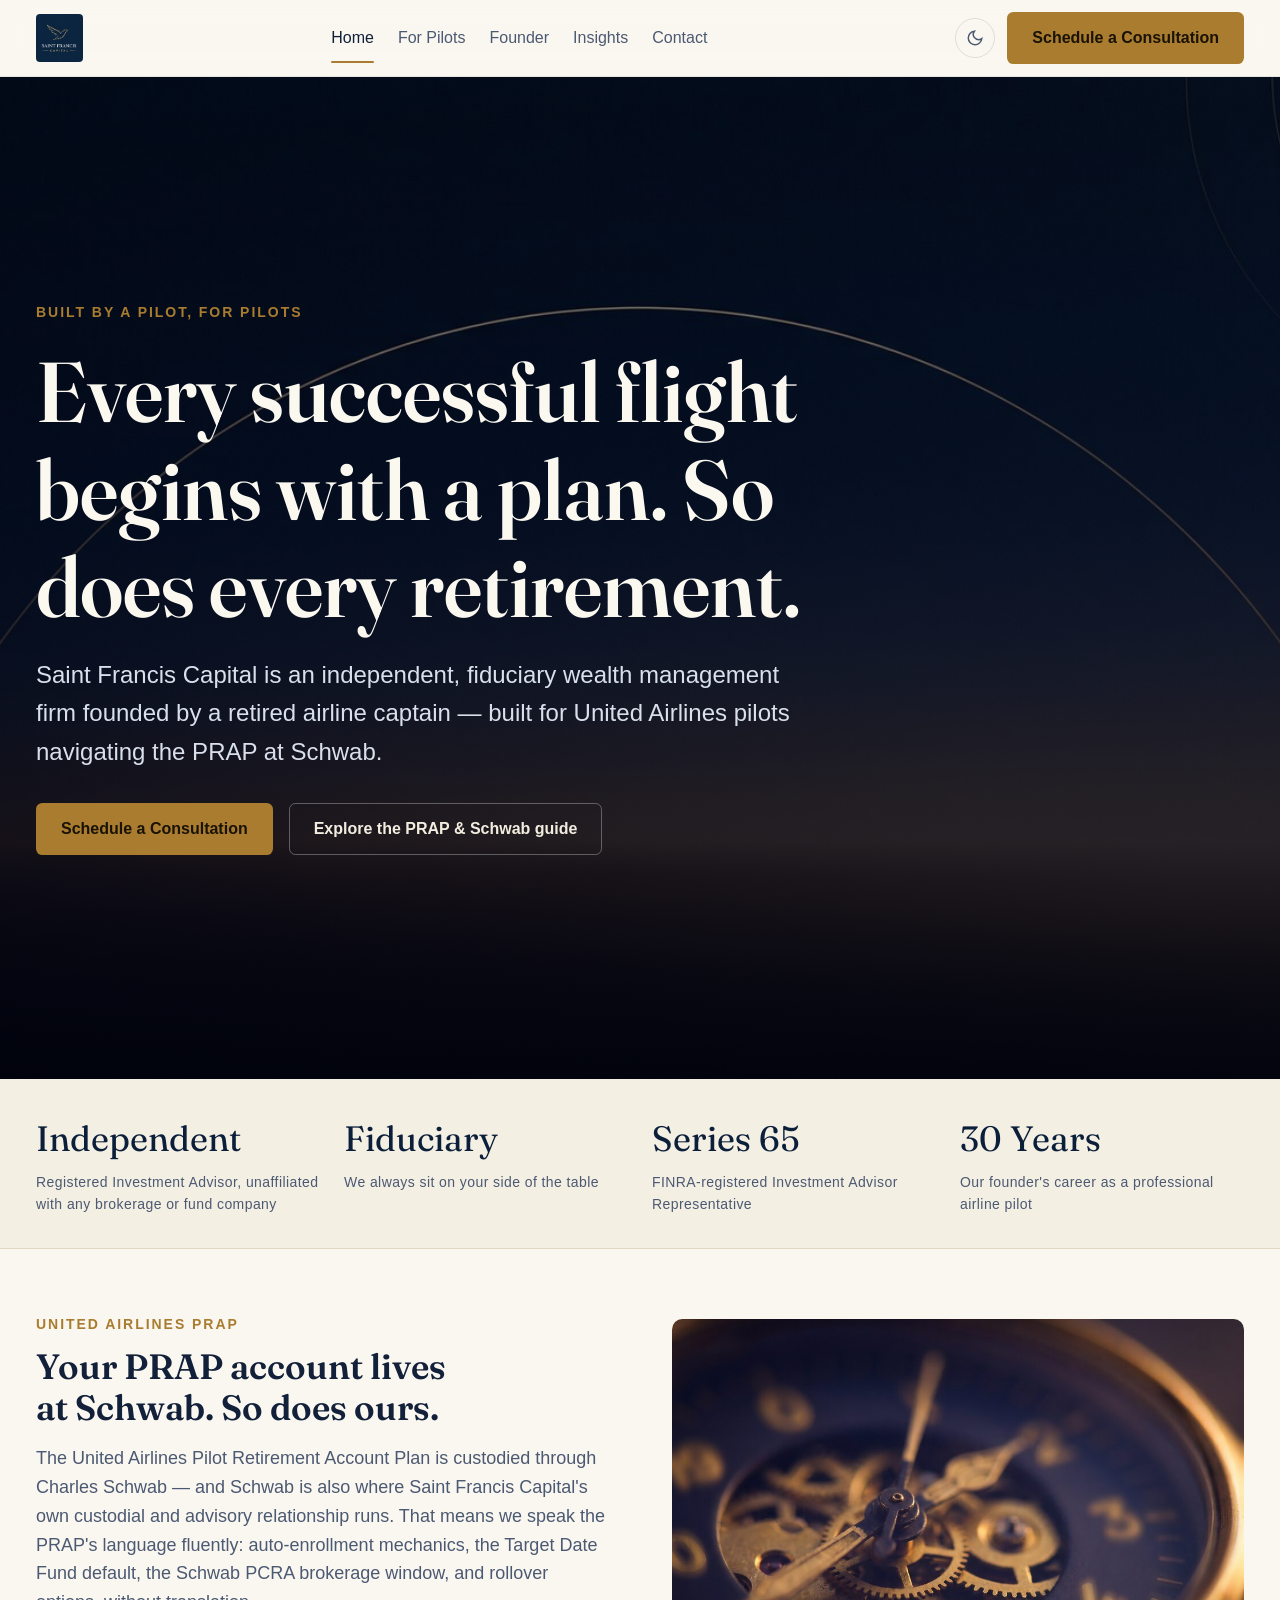
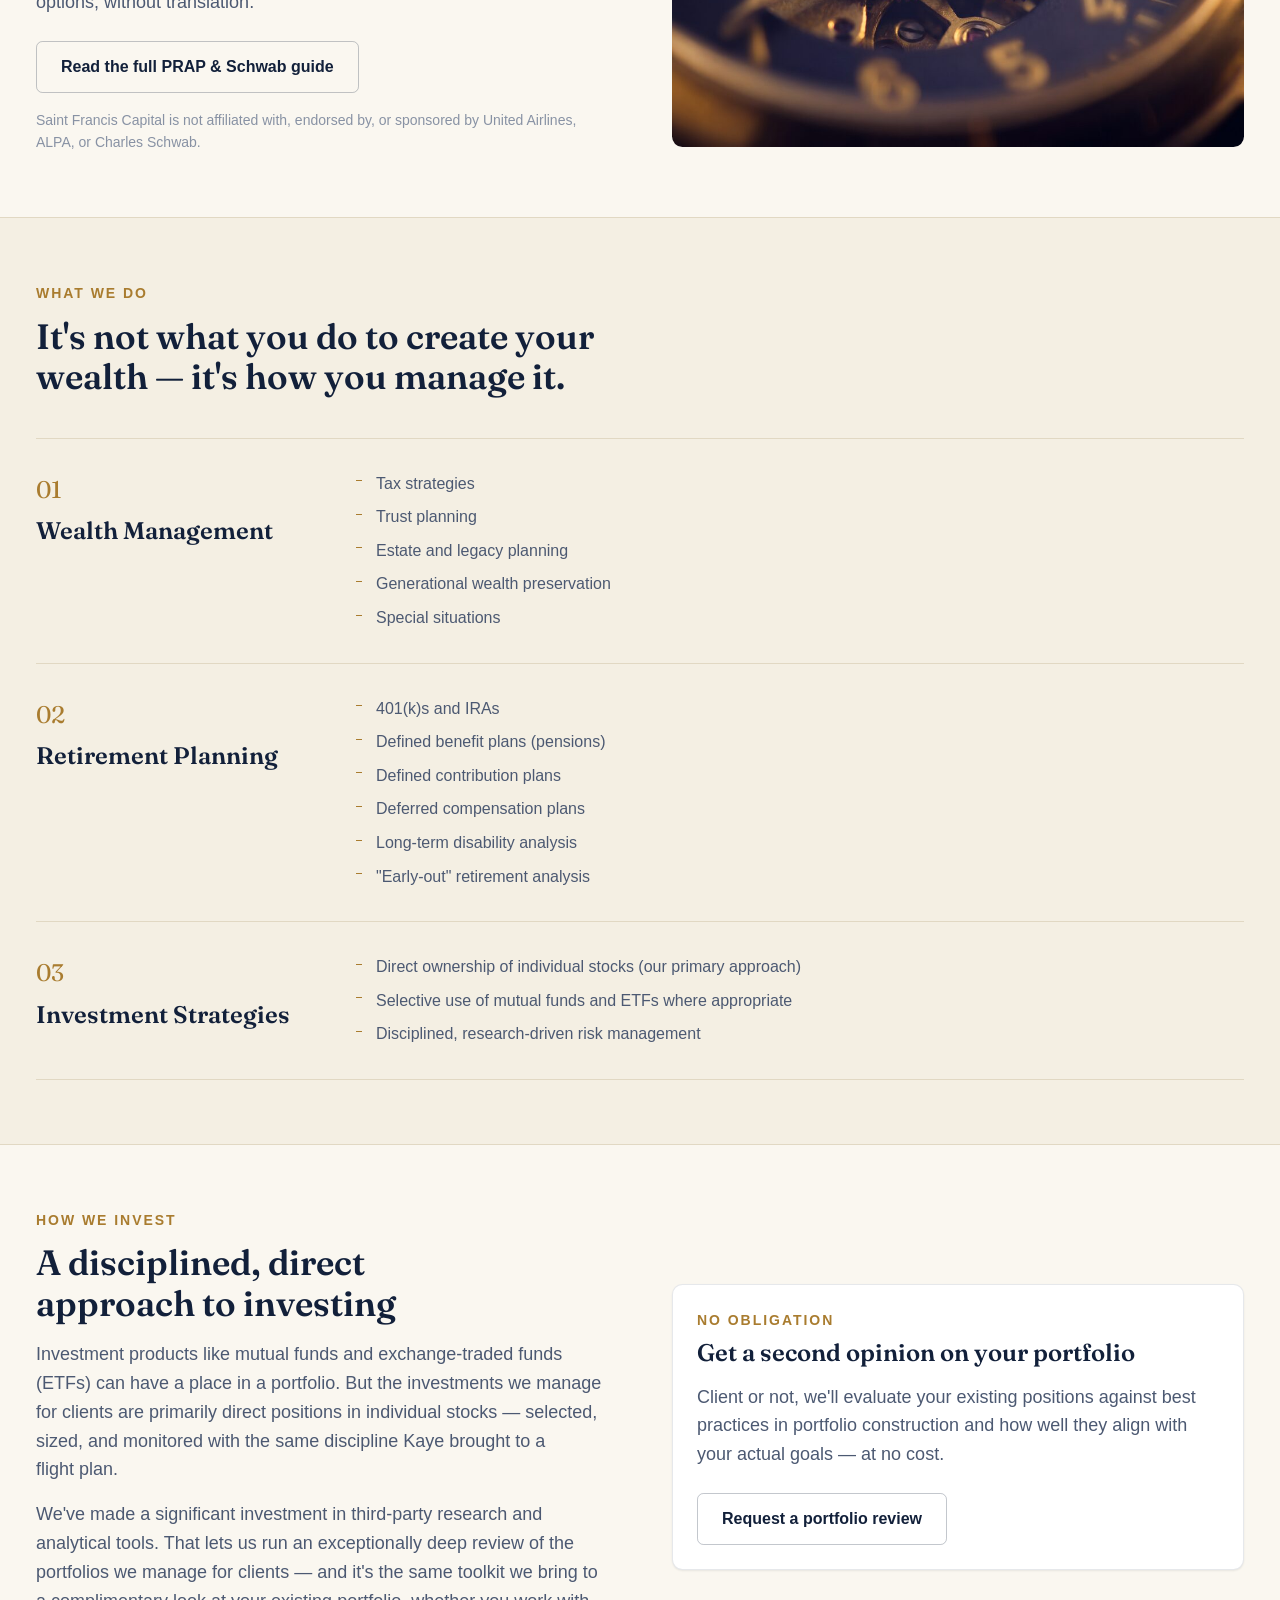
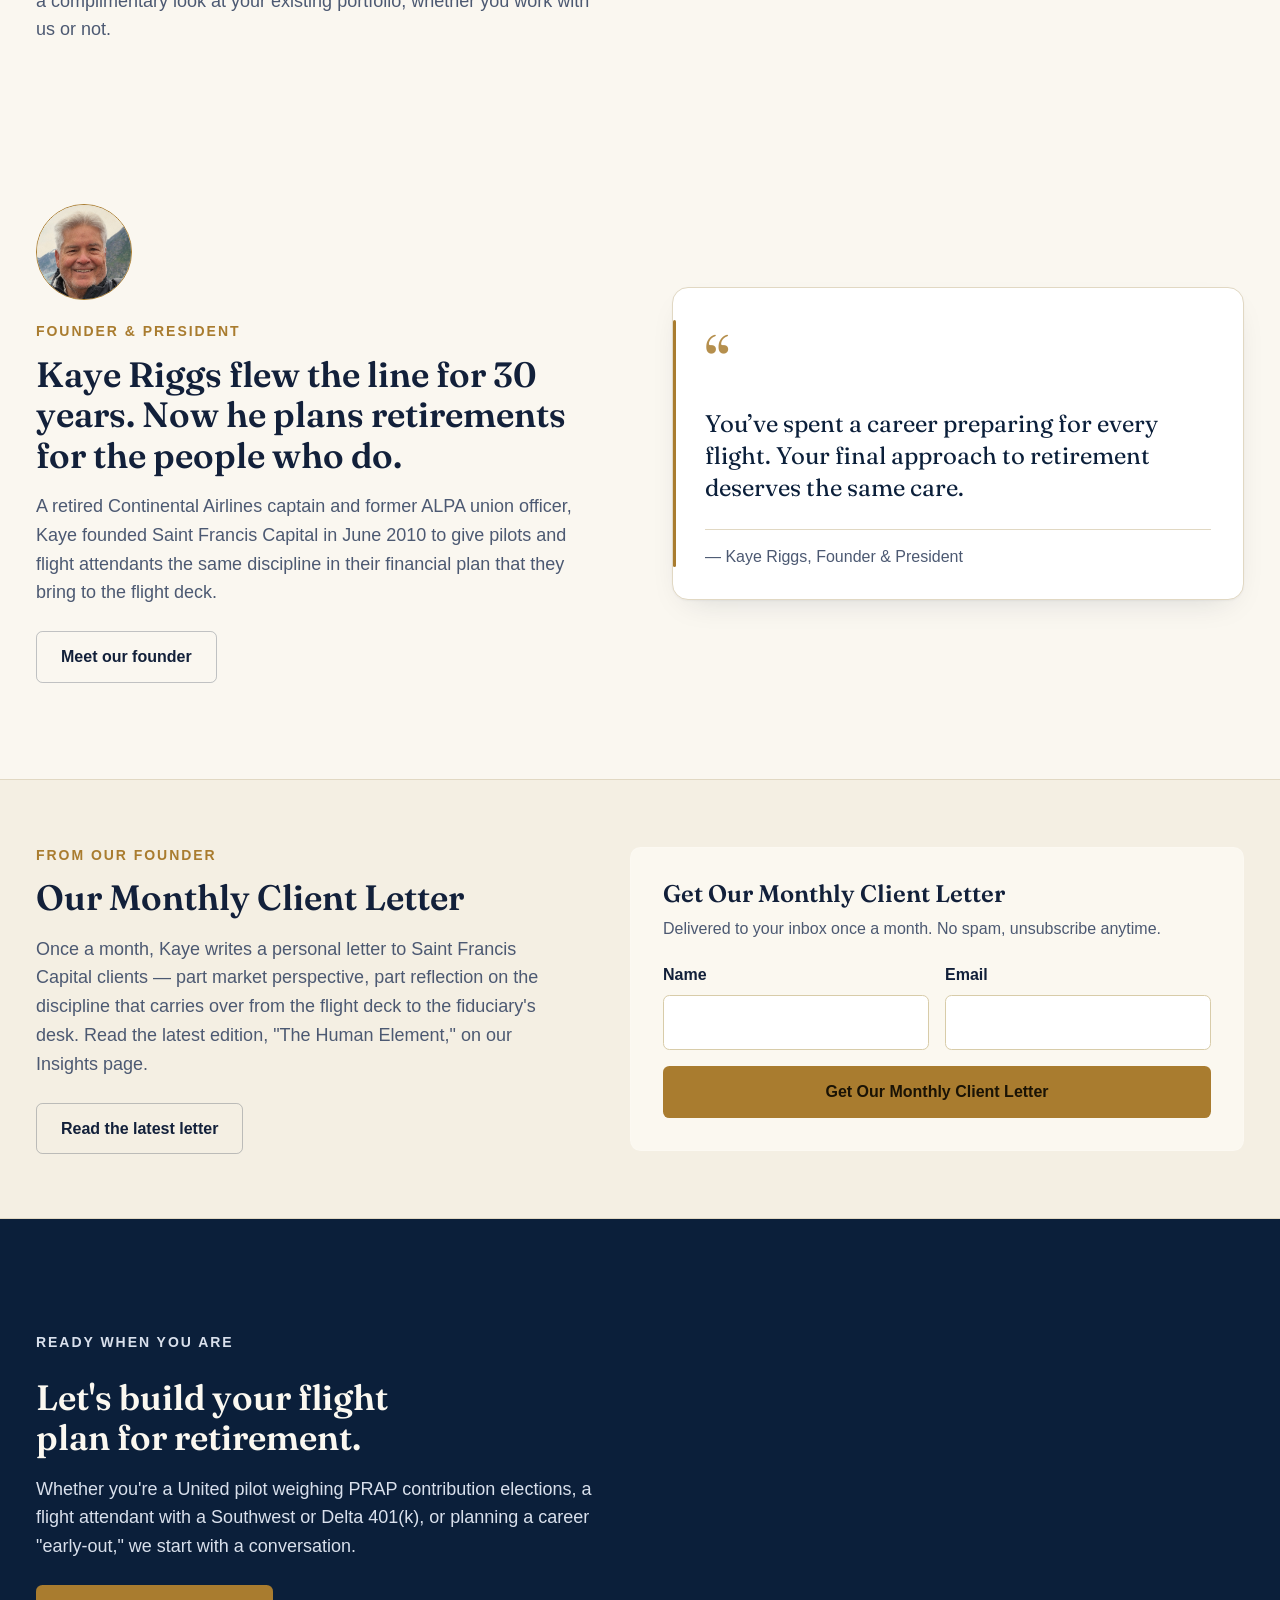
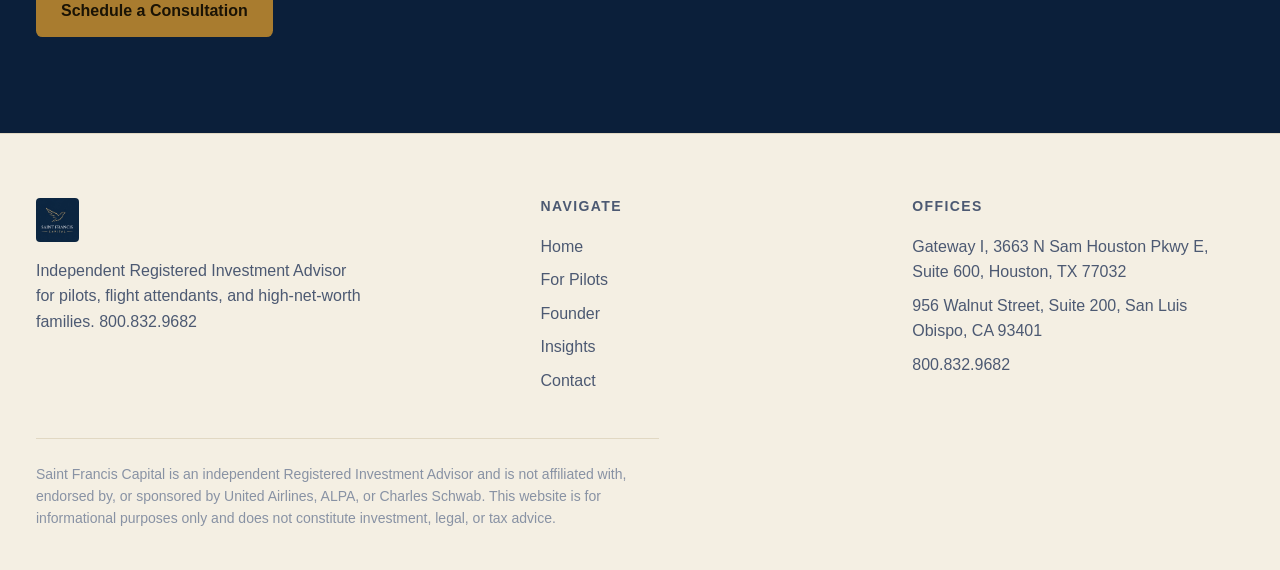
==== index.html @ 9878b91a "Swap inline SVG wordmark for provided placeholder logo image in header and footer" ====
<!DOCTYPE html>
<html lang="en">
<head>
<meta charset="UTF-8">
<meta name="viewport" content="width=device-width, initial-scale=1.0">
<title>Saint Francis Capital — Wealth Management Built by a Pilot, for Pilots</title>
<meta name="description" content="Independent RIA wealth management for United, Southwest, Delta, and Spirit pilots and flight attendants. Founded by a retired airline captain. Fiduciary, fee-based, and fluent in airline retirement plans across Schwab and Fidelity.">
<meta property="og:title" content="Saint Francis Capital — Wealth Management">
<meta property="og:description" content="Independent fiduciary wealth management built by a retired airline captain, for pilots and flight attendants.">
<meta property="og:type" content="website">
<link rel="icon" type="image/svg+xml" href="./assets/favicon.svg">
<link rel="preconnect" href="https://fonts.googleapis.com">
<link rel="preconnect" href="https://fonts.gstatic.com" crossorigin>
<link href="https://fonts.googleapis.com/css2?family=Fraunces:opsz,wght@9..144,400;9..144,500;9..144,600;9..144,700&display=swap" rel="stylesheet">
<link href="https://api.fontshare.com/v2/css?f[]=general-sans@400,500,600,700&display=swap" rel="stylesheet">
<link rel="stylesheet" href="./base.css">
<link rel="stylesheet" href="./style.css">
</head>
<body>
<a href="#main" class="skip-link">Skip to content</a>

<header class="site-header">
  <div class="nav-wrap">
    <a href="./index.html" class="brand" aria-label="Saint Francis Capital — Home">
      <img src="./assets/logo-placeholder.jpg" alt="Saint Francis Capital" class="brand-logo">
    </a>
    <nav class="main-nav" aria-label="Primary">
      <a href="./index.html" aria-current="page">Home</a>
      <a href="./pages/for-pilots.html">For Pilots</a>
      <a href="./pages/about.html">Founder</a>
      <a href="./pages/insights.html">Insights</a>
      <a href="./pages/contact.html">Contact</a>
    </nav>
    <div class="nav-actions">
      <button class="theme-toggle" data-theme-toggle type="button" aria-label="Toggle dark mode"></button>
      <a href="./pages/contact.html" class="btn btn-primary nav-cta">Schedule a Consultation</a>
      <button class="hamburger" data-hamburger type="button" aria-label="Open menu" aria-expanded="false">
        <svg viewBox="0 0 24 24" fill="none" stroke="currentColor" stroke-width="2"><path d="M3 6h18M3 12h18M3 18h18"/></svg>
      </button>
    </div>
  </div>
</header>
<div class="mobile-menu" data-mobile-menu>
    <a href="./index.html">Home</a>
    <a href="./pages/for-pilots.html">For Pilots</a>
    <a href="./pages/about.html">Founder</a>
    <a href="./pages/insights.html">Insights</a>
    <a href="./pages/contact.html">Contact</a>
    <a href="./pages/contact.html" class="btn btn-primary nav-cta">Schedule a Consultation</a>
  </div>


<main id="main">

  <!-- HERO -->
  <section class="hero">
    <div class="hero-media">
      <img src="./assets/hero-horizon.jpg" alt="" loading="eager" decoding="async" width="1600" height="900">
    </div>
    <div class="hero-content">
      <p class="eyebrow">Built by a pilot, for pilots</p>
      <h1>Every successful flight begins with a plan. So does every retirement.</h1>
      <p class="hero-lede">Saint Francis Capital is an independent, fiduciary wealth management firm founded by a retired airline captain — built for United Airlines pilots navigating the PRAP at Schwab.</p>
      <div class="hero-actions">
        <a href="./pages/contact.html" class="btn btn-primary">Schedule a Consultation</a>
        <a href="./pages/for-pilots.html" class="btn btn-outline" style="color:#f3ede0;border-color:oklch(1 0 0 / 0.3);">Explore the PRAP & Schwab guide</a>
      </div>
    </div>
  </section>

  <!-- TRUST BAR -->
  <section class="trust-bar section-tight">
    <div class="container-wide">
      <div class="trust-grid">
        <div class="trust-item reveal">
          <span class="num">Independent</span>
          <span class="label">Registered Investment Advisor, unaffiliated with any brokerage or fund company</span>
        </div>
        <div class="trust-item reveal">
          <span class="num">Fiduciary</span>
          <span class="label">We always sit on your side of the table</span>
        </div>
        <div class="trust-item reveal">
          <span class="num">Series 65</span>
          <span class="label">FINRA-registered Investment Advisor Representative</span>
        </div>
        <div class="trust-item reveal">
          <span class="num">30 Years</span>
          <span class="label">Our founder's career as a professional airline pilot</span>
        </div>
      </div>
    </div>
  </section>

  <!-- PRAP CALLOUT -->
  <section class="section-tight">
    <div class="container-wide split">
      <div class="reveal">
        <p class="eyebrow">United Airlines PRAP</p>
        <h2 style="font-size:var(--text-xl); margin-top:var(--space-3);">Your PRAP account lives at Schwab. So does ours.</h2>
        <p class="mt-4 text-muted">The United Airlines Pilot Retirement Account Plan is custodied through Charles Schwab — and Schwab is also where Saint Francis Capital's own custodial and advisory relationship runs. That means we speak the PRAP's language fluently: auto-enrollment mechanics, the Target Date Fund default, the Schwab PCRA brokerage window, and rollover options, without translation.</p>
        <a href="./pages/for-pilots.html" class="btn btn-outline mt-6">Read the full PRAP & Schwab guide</a>
        <p class="mt-4" style="font-size:var(--text-xs); color:var(--color-text-faint);">Saint Francis Capital is not affiliated with, endorsed by, or sponsored by United Airlines, ALPA, or Charles Schwab.</p>
      </div>
      <div class="reveal">
        <img src="./assets/instrument-dial.jpg" alt="Close-up of a brass aircraft instrument dial, evoking precision and careful attention to detail" loading="lazy" decoding="async" width="1000" height="750" style="border-radius:var(--radius-lg);">
      </div>
    </div>
  </section>

  <!-- SERVICES OVERVIEW -->
  <section class="section-tight" style="background:var(--color-surface-2); border-top:1px solid var(--color-divider); border-bottom:1px solid var(--color-divider);">
    <div class="container-wide">
      <div class="section-head wide reveal">
        <p class="eyebrow">What we do</p>
        <h2>It's not what you do to create your wealth — it's how you manage it.</h2>
      </div>

      <div class="service-row reveal">
        <div>
          <span class="num">01</span>
          <h3>Wealth Management</h3>
        </div>
        <ul role="list">
          <li>Tax strategies</li>
          <li>Trust planning</li>
          <li>Estate and legacy planning</li>
          <li>Generational wealth preservation</li>
          <li>Special situations</li>
        </ul>
      </div>

      <div class="service-row reveal">
        <div>
          <span class="num">02</span>
          <h3>Retirement Planning</h3>
        </div>
        <ul role="list">
          <li>401(k)s and IRAs</li>
          <li>Defined benefit plans (pensions)</li>
          <li>Defined contribution plans</li>
          <li>Deferred compensation plans</li>
          <li>Long-term disability analysis</li>
          <li>"Early-out" retirement analysis</li>
        </ul>
      </div>

      <div class="service-row reveal">
        <div>
          <span class="num">03</span>
          <h3>Investment Strategies</h3>
        </div>
        <ul role="list">
          <li>Direct ownership of individual stocks (our primary approach)</li>
          <li>Selective use of mutual funds and ETFs where appropriate</li>
          <li>Disciplined, research-driven risk management</li>
        </ul>
      </div>
    </div>
  </section>

  <!-- INVESTMENT APPROACH -->
  <section class="section-tight">
    <div class="container-wide split">
      <div class="reveal">
        <p class="eyebrow">How we invest</p>
        <h2 style="font-size:var(--text-xl); margin-top:var(--space-3);">A disciplined, direct approach to investing</h2>
        <p class="mt-4 text-muted">Investment products like mutual funds and exchange-traded funds (ETFs) can have a place in a portfolio. But the investments we manage for clients are primarily direct positions in individual stocks — selected, sized, and monitored with the same discipline Kaye brought to a flight plan.</p>
        <p class="mt-4 text-muted">We've made a significant investment in third-party research and analytical tools. That lets us run an exceptionally deep review of the portfolios we manage for clients — and it's the same toolkit we bring to a complimentary look at your existing portfolio, whether you work with us or not.</p>
      </div>
      <div class="card reveal">
        <p class="eyebrow" style="color:var(--color-gold);">No obligation</p>
        <h3 style="font-family:var(--font-display); font-size:var(--text-lg); margin-block:var(--space-2) var(--space-4); color:var(--color-text);">Get a second opinion on your portfolio</h3>
        <p class="text-muted">Client or not, we'll evaluate your existing positions against best practices in portfolio construction and how well they align with your actual goals — at no cost.</p>
        <a href="./pages/contact.html" class="btn btn-outline mt-6">Request a portfolio review</a>
      </div>
    </div>
  </section>

  <!-- FOUNDER TEASER -->
  <section>
    <div class="container-wide founder-teaser">
      <div class="reveal">
        <img class="monogram-photo" src="./assets/kaye-founder.jpg" alt="Kaye Riggs, Founder &amp; President of Saint Francis Capital, in Alaska" width="96" height="96">
        <p class="eyebrow">Founder &amp; President</p>
        <h2 style="font-size:var(--text-xl); margin-top:var(--space-3);">Kaye Riggs flew the line for 30 years. Now he plans retirements for the people who do.</h2>
        <p class="mt-4 text-muted">A retired Continental Airlines captain and former ALPA union officer, Kaye founded Saint Francis Capital in June 2010 to give pilots and flight attendants the same discipline in their financial plan that they bring to the flight deck.</p>
        <a href="./pages/about.html" class="btn btn-outline mt-6">Meet our founder</a>
      </div>
      <div class="reveal">
        <blockquote class="pull-quote pull-quote-card">
          <span class="quote-mark" aria-hidden="true">&#8220;</span>
          <p>You’ve spent a career preparing for every flight. Your final approach to retirement deserves the same care.</p>
          <cite>— Kaye Riggs, Founder &amp; President</cite>
        </blockquote>
      </div>
    </div>
  </section>

  <!-- MONTHLY LETTER TEASER -->
  <section class="section-tight" style="background:var(--color-surface-2); border-top:1px solid var(--color-divider); border-bottom:1px solid var(--color-divider);">
    <div class="container-wide split">
      <div class="reveal">
        <p class="eyebrow">From our founder</p>
        <h2 style="font-size:var(--text-xl); margin-top:var(--space-3);">Our Monthly Client Letter</h2>
        <p class="mt-4 text-muted">Once a month, Kaye writes a personal letter to Saint Francis Capital clients — part market perspective, part reflection on the discipline that carries over from the flight deck to the fiduciary's desk. Read the latest edition, "The Human Element," on our Insights page.</p>
        <a href="./pages/insights.html" class="btn btn-outline mt-6">Read the latest letter</a>
      </div>
      <div class="reveal">
        <!-- Static UI only — no backend wired yet. Requires email service integration before this can go live. -->
        <form class="letter-signup" data-newsletter-form aria-label="Subscribe to Our Monthly Client Letter">
          <h3>Get Our Monthly Client Letter</h3>
          <p>Delivered to your inbox once a month. No spam, unsubscribe anytime.</p>
          <div class="form-row two">
            <div class="form-field">
              <label for="home-letter-name">Name</label>
              <input type="text" id="home-letter-name" name="name" autocomplete="name" required>
            </div>
            <div class="form-field">
              <label for="home-letter-email">Email</label>
              <input type="email" id="home-letter-email" name="email" autocomplete="email" required>
            </div>
          </div>
          <button type="submit" class="btn btn-primary">Get Our Monthly Client Letter</button>
          <p class="letter-signup-note" data-form-status hidden></p>
        </form>
      </div>
    </div>
  </section>

  <!-- CTA BAND -->
  <section class="cta-band">
    <div class="container-wide">
      <p class="eyebrow reveal">Ready when you are</p>
      <h2 class="reveal">Let's build your flight plan for retirement.</h2>
      <p class="reveal">Whether you're a United pilot weighing PRAP contribution elections, a flight attendant with a Southwest or Delta 401(k), or planning a career "early-out," we start with a conversation.</p>
      <a href="./pages/contact.html" class="btn btn-primary reveal">Schedule a Consultation</a>
    </div>
  </section>

</main>

<footer class="site-footer">
  <div class="container-wide">
    <div class="footer-grid">
      <div class="footer-brand">
        <img src="./assets/logo-placeholder.jpg" alt="Saint Francis Capital" class="brand-logo">
        <p>Independent Registered Investment Advisor for pilots, flight attendants, and high-net-worth families. 800.832.9682</p>
      </div>
      <div>
        <h4>Navigate</h4>
        <a href="./index.html">Home</a>
        <a href="./pages/for-pilots.html">For Pilots</a>
        <a href="./pages/about.html">Founder</a>
        <a href="./pages/insights.html">Insights</a>
        <a href="./pages/contact.html">Contact</a>
      </div>
      <div>
        <h4>Offices</h4>
        <a href="./pages/contact.html">Gateway I, 3663 N Sam Houston Pkwy E, Suite 600, Houston, TX 77032</a>
        <a href="./pages/contact.html">956 Walnut Street, Suite 200, San Luis Obispo, CA 93401</a>
        <a href="tel:8008329682">800.832.9682</a>
      </div>
    </div>
    <p class="footer-disclosure">Saint Francis Capital is an independent Registered Investment Advisor and is not affiliated with, endorsed by, or sponsored by United Airlines, ALPA, or Charles Schwab. This website is for informational purposes only and does not constitute investment, legal, or tax advice.</p>
  </div>
</footer>

<script src="./app.js" defer></script>
</body>
</html>
---- base.css ----
/* base.css — reset & foundational elements (per website-building design tokens) */
*,
*::before,
*::after {
  box-sizing: border-box;
  margin: 0;
  padding: 0;
}

html {
  -moz-text-size-adjust: none;
  -webkit-text-size-adjust: none;
  text-size-adjust: none;
  -webkit-font-smoothing: antialiased;
  -moz-osx-font-smoothing: grayscale;
  text-rendering: optimizeLegibility;
  scroll-behavior: smooth;
  hanging-punctuation: first last;
  scroll-padding-top: var(--space-16);
}

body {
  min-height: 100dvh;
  line-height: 1.6;
  font-family: var(--font-body, sans-serif);
  font-size: var(--text-base);
  color: var(--color-text);
  background-color: var(--color-bg);
}

img,
picture,
video,
canvas,
svg {
  display: block;
  max-width: 100%;
  height: auto;
}
ul[role='list'],
ol[role='list'] {
  list-style: none;
}
input,
button,
textarea,
select {
  font: inherit;
  color: inherit;
}

h1,
h2,
h3,
h4,
h5,
h6 {
  text-wrap: balance;
  line-height: 1.15;
}
p,
li,
figcaption {
  text-wrap: pretty;
  max-width: 72ch;
}

::selection {
  background: oklch(from var(--color-primary) l c h / 0.25);
  color: var(--color-text);
}

:focus-visible {
  outline: 2px solid var(--color-gold);
  outline-offset: 3px;
  border-radius: var(--radius-sm);
}

@media (prefers-reduced-motion: reduce) {
  *,
  *::before,
  *::after {
    animation-duration: 0.01ms !important;
    animation-iteration-count: 1 !important;
    transition-duration: 0.01ms !important;
    scroll-behavior: auto !important;
  }
}

button {
  cursor: pointer;
  background: none;
  border: none;
}
table {
  border-collapse: collapse;
  width: 100%;
}

a,
button,
[role='button'],
[role='link'],
input,
textarea,
select {
  transition:
    color var(--transition-interactive),
    background var(--transition-interactive),
    border-color var(--transition-interactive),
    box-shadow var(--transition-interactive);
}

.sr-only {
  position: absolute;
  width: 1px;
  height: 1px;
  padding: 0;
  margin: -1px;
  overflow: hidden;
  clip: rect(0, 0, 0, 0);
  white-space: nowrap;
  border-width: 0;
}
---- style.css ----
/* style.css — Saint Francis Capital design system + components
   Concept: aviation precision meets wealth-management trust.
   Navy (altitude / sky / trust) + brass-gold (captain's stripes / instrument dials) + warm cream surfaces. */

:root {
  /* ---- Type scale (fluid clamp) ---- */
  --text-xs: clamp(0.75rem, 0.7rem + 0.25vw, 0.875rem);
  --text-sm: clamp(0.875rem, 0.8rem + 0.35vw, 1rem);
  --text-base: clamp(1rem, 0.95rem + 0.25vw, 1.125rem);
  --text-lg: clamp(1.125rem, 1rem + 0.75vw, 1.5rem);
  --text-xl: clamp(1.5rem, 1.2rem + 1.25vw, 2.25rem);
  --text-2xl: clamp(2rem, 1.2rem + 2.5vw, 3.5rem);
  --text-3xl: clamp(2.5rem, 1rem + 4vw, 5rem);
  --text-hero: clamp(2.75rem, 0.5rem + 6vw, 6.5rem);

  /* ---- Spacing (4px system) ---- */
  --space-1: 0.25rem;
  --space-2: 0.5rem;
  --space-3: 0.75rem;
  --space-4: 1rem;
  --space-5: 1.25rem;
  --space-6: 1.5rem;
  --space-8: 2rem;
  --space-10: 2.5rem;
  --space-12: 3rem;
  --space-16: 4rem;
  --space-20: 5rem;
  --space-24: 6rem;
  --space-32: 8rem;

  /* ---- Radius ---- */
  --radius-sm: 0.25rem;
  --radius-md: 0.4rem;
  --radius-lg: 0.65rem;
  --radius-xl: 1rem;
  --radius-full: 9999px;

  /* ---- Motion ---- */
  --transition-interactive: 180ms cubic-bezier(0.16, 1, 0.3, 1);
  --ease-precise: cubic-bezier(0.16, 1, 0.3, 1);

  /* ---- Content widths ---- */
  --content-narrow: 640px;
  --content-default: 980px;
  --content-wide: 1240px;
  --content-full: 100%;

  /* ---- Fonts ---- */
  --font-display: 'Fraunces', 'Iowan Old Style', Georgia, serif;
  --font-body: 'General Sans', 'Helvetica Neue', Arial, sans-serif;
}

/* ===================== LIGHT MODE (default) ===================== */
:root,
[data-theme='light'] {
  /* Surfaces — warm cream / off-white */
  --color-bg: #faf7f0;
  --color-surface: #ffffff;
  --color-surface-2: #f4efe3;
  --color-surface-offset: #eee7d6;
  --color-surface-offset-2: #e7dec7;
  --color-surface-dynamic: #ded2ae;
  --color-divider: #e1d8c3;
  --color-border: #d8cca9;

  /* Text */
  --color-text: #12203a;
  --color-text-muted: #4c5972;
  --color-text-faint: #8892a4;
  --color-text-inverse: #f8f5ec;

  /* Primary — deep navy */
  --color-primary: #0b1f3a;
  --color-primary-hover: #16305a;
  --color-primary-active: #081527;
  --color-primary-highlight: #dbe1ec;

  /* Accent — brass / gold */
  --color-gold: #a97c2f;
  --color-gold-hover: #8f6726;
  --color-gold-active: #745420;
  --color-gold-highlight: #f2e6c8;

  --color-warning: #93501e;
  --color-warning-highlight: #ecdac6;
  --color-error: #8c2f3c;
  --color-error-highlight: #ecd3d6;
  --color-success: #33623f;
  --color-success-highlight: #d8e5da;

  --shadow-sm: 0 1px 2px oklch(0.2 0.03 250 / 0.08);
  --shadow-md: 0 6px 20px oklch(0.2 0.03 250 / 0.10);
  --shadow-lg: 0 16px 40px oklch(0.2 0.03 250 / 0.16);
}

/* ===================== DARK MODE ===================== */
[data-theme='dark'] {
  --color-bg: #0a1424;
  --color-surface: #0f1c30;
  --color-surface-2: #13223a;
  --color-surface-offset: #172943;
  --color-surface-offset-2: #1c304c;
  --color-surface-dynamic: #223a5a;
  --color-divider: #22334f;
  --color-border: #2b3f5e;

  --color-text: #eae4d3;
  --color-text-muted: #aab3c8;
  --color-text-faint: #6c7994;
  --color-text-inverse: #101c30;

  --color-primary: #dbe6f5;
  --color-primary-hover: #ffffff;
  --color-primary-active: #b9c9e2;
  --color-primary-highlight: #1c3151;

  --color-gold: #d9ae5f;
  --color-gold-hover: #e8c17a;
  --color-gold-active: #f2d69a;
  --color-gold-highlight: #2e2a1c;

  --color-warning: #d99a5f;
  --color-warning-highlight: #3a2f20;
  --color-error: #d98a92;
  --color-error-highlight: #3a2226;
  --color-success: #8fbf9c;
  --color-success-highlight: #1f3427;

  --shadow-sm: 0 1px 2px oklch(0 0 0 / 0.35);
  --shadow-md: 0 8px 24px oklch(0 0 0 / 0.4);
  --shadow-lg: 0 20px 48px oklch(0 0 0 / 0.5);
}

@media (prefers-color-scheme: dark) {
  :root:not([data-theme]) {
    --color-bg: #0a1424;
    --color-surface: #0f1c30;
    --color-surface-2: #13223a;
    --color-surface-offset: #172943;
    --color-surface-offset-2: #1c304c;
    --color-surface-dynamic: #223a5a;
    --color-divider: #22334f;
    --color-border: #2b3f5e;
    --color-text: #eae4d3;
    --color-text-muted: #aab3c8;
    --color-text-faint: #6c7994;
    --color-text-inverse: #101c30;
    --color-primary: #dbe6f5;
    --color-primary-hover: #ffffff;
    --color-primary-active: #b9c9e2;
    --color-primary-highlight: #1c3151;
    --color-gold: #d9ae5f;
    --color-gold-hover: #e8c17a;
    --color-gold-active: #f2d69a;
    --color-gold-highlight: #2e2a1c;
    --shadow-sm: 0 1px 2px oklch(0 0 0 / 0.35);
    --shadow-md: 0 8px 24px oklch(0 0 0 / 0.4);
    --shadow-lg: 0 20px 48px oklch(0 0 0 / 0.5);
  }
}

/* ===================== BASE TYPE ===================== */
body {
  font-family: var(--font-body);
  background: var(--color-bg);
  color: var(--color-text);
}
h1, h2, h3, h4 {
  font-family: var(--font-display);
  color: var(--color-text);
  font-weight: 600;
}
.eyebrow {
  font-family: var(--font-body);
  font-size: var(--text-xs);
  letter-spacing: 0.14em;
  text-transform: uppercase;
  color: var(--color-gold);
  font-weight: 600;
}

/* ===================== LAYOUT ===================== */
.container {
  max-width: var(--content-default);
  margin-inline: auto;
  padding-inline: var(--space-4);
}
.container-wide {
  max-width: var(--content-wide);
  margin-inline: auto;
  padding-inline: var(--space-4);
}
.container-narrow {
  max-width: var(--content-narrow);
  margin-inline: auto;
  padding-inline: var(--space-4);
}
main { display: block; }
section {
  padding-block: clamp(var(--space-12), 8vw, var(--space-24));
}
.section-tight { padding-block: clamp(var(--space-8), 5vw, var(--space-16)); }

/* Skip link */
.skip-link {
  position: absolute;
  left: var(--space-4);
  top: -100px;
  background: var(--color-primary);
  color: var(--color-text-inverse);
  padding: var(--space-3) var(--space-5);
  border-radius: var(--radius-md);
  z-index: 200;
  font-size: var(--text-sm);
  transition: top var(--transition-interactive);
}
.skip-link:focus { top: var(--space-4); }

/* ===================== HEADER / NAV ===================== */
.site-header {
  position: sticky;
  top: 0;
  z-index: 100;
  background: color-mix(in oklab, var(--color-bg) 88%, transparent);
  backdrop-filter: blur(14px);
  border-bottom: 1px solid oklch(from var(--color-text) l c h / 0.08);
}
.nav-wrap {
  max-width: var(--content-wide);
  margin-inline: auto;
  padding-inline: var(--space-4);
  display: flex;
  align-items: center;
  justify-content: space-between;
  height: 76px;
  gap: var(--space-4);
}
.brand {
  color: var(--color-text);
  display: flex;
  align-items: center;
  flex-shrink: 0;
  min-width: 0;
}
.brand svg { height: 30px; width: auto; color: var(--color-text); flex-shrink: 0; }
.brand .brand-logo { height: 48px; width: auto; flex-shrink: 0; border-radius: var(--radius-sm); }
.brand:hover { opacity: 0.85; }

.main-nav {
  display: none;
  align-items: center;
  gap: var(--space-6);
}
.main-nav a {
  font-size: var(--text-sm);
  color: var(--color-text-muted);
  text-decoration: none;
  padding: var(--space-2) 0;
  position: relative;
  font-weight: 500;
}
.main-nav a:hover, .main-nav a[aria-current="page"] {
  color: var(--color-text);
}
.main-nav a[aria-current="page"]::after {
  content: '';
  position: absolute;
  left: 0; right: 0; bottom: -4px;
  height: 2px;
  background: var(--color-gold);
  border-radius: var(--radius-full);
}
@media (min-width: 960px) {
  .main-nav { display: flex; }
  .nav-cta { display: inline-flex !important; }
  .hamburger { display: none !important; }
}

.nav-actions {
  display: flex;
  align-items: center;
  gap: var(--space-3);
}
.theme-toggle {
  width: 40px; height: 40px;
  display: inline-flex; align-items: center; justify-content: center;
  border-radius: var(--radius-full);
  color: var(--color-text-muted);
  border: 1px solid oklch(from var(--color-text) l c h / 0.12);
}
.theme-toggle:hover { color: var(--color-text); border-color: oklch(from var(--color-text) l c h / 0.25); }
.theme-toggle svg { width: 18px; height: 18px; }

.nav-cta {
  display: none;
  white-space: nowrap;
}

.hamburger {
  width: 44px; height: 44px;
  display: inline-flex; align-items: center; justify-content: center;
  color: var(--color-text);
}
.hamburger svg { width: 24px; height: 24px; }

.mobile-menu {
  display: none;
  position: fixed;
  inset: 76px 0 0 0;
  background: var(--color-bg);
  z-index: 90;
  overflow-y: auto;
  padding: var(--space-8) var(--space-5);
}
.mobile-menu.open { display: block; }
.mobile-menu a {
  display: block;
  font-family: var(--font-display);
  font-size: var(--text-xl);
  color: var(--color-text);
  text-decoration: none;
  padding: var(--space-4) 0;
  border-bottom: 1px solid var(--color-divider);
}
.mobile-menu .nav-cta {
  display: inline-flex;
  margin-top: var(--space-8);
}

/* ===================== BUTTONS ===================== */
.btn {
  display: inline-flex;
  align-items: center;
  justify-content: center;
  gap: var(--space-2);
  font-size: var(--text-sm);
  font-weight: 600;
  padding: var(--space-3) var(--space-6);
  border-radius: var(--radius-md);
  text-decoration: none;
  min-height: 44px;
  border: 1px solid transparent;
  white-space: nowrap;
}
.btn-primary {
  background: var(--color-gold);
  color: #1a1305;
}
.btn-primary:hover { background: var(--color-gold-hover); color: #140e03; }
.btn-primary:active { background: var(--color-gold-active); }

.btn-outline {
  background: transparent;
  border-color: oklch(from var(--color-text) l c h / 0.25);
  color: var(--color-text);
}
.btn-outline:hover { border-color: var(--color-gold); color: var(--color-gold); }

.btn-inverse {
  background: var(--color-text-inverse);
  color: var(--color-primary);
}
.btn-inverse:hover { background: var(--color-gold); color: #1a1305; }

/* ===================== HERO ===================== */
.hero {
  position: relative;
  overflow: hidden;
  color: var(--color-text-inverse);
  background: var(--color-primary);
}
.hero-media {
  position: absolute;
  inset: 0;
  z-index: 0;
}
.hero-media img {
  width: 100%; height: 100%; object-fit: cover;
}
.hero-media::after {
  content: '';
  position: absolute;
  inset: 0;
  background: linear-gradient(180deg, oklch(0.12 0.04 250 / 0.55) 0%, oklch(0.09 0.04 250 / 0.86) 78%, oklch(0.08 0.03 250 / 0.94) 100%);
}
[data-theme='light'] .hero-media::after {
  background: linear-gradient(180deg, oklch(0.15 0.05 250 / 0.42) 0%, oklch(0.10 0.05 250 / 0.82) 75%, oklch(0.08 0.04 250 / 0.92) 100%);
}
.hero-content {
  position: relative;
  z-index: 1;
  padding-block: clamp(var(--space-20), 14vw, var(--space-32));
  max-width: var(--content-wide);
  margin-inline: auto;
  padding-inline: var(--space-4);
}
.hero-content .eyebrow { color: var(--color-gold); }
.hero h1 {
  font-size: var(--text-hero);
  color: #fbf8f0;
  max-width: 18ch;
  margin-block: var(--space-5);
}
.hero-lede {
  font-size: var(--text-lg);
  color: #d9e0ec;
  max-width: 58ch;
  margin-bottom: var(--space-8);
}
.hero-actions {
  display: flex;
  flex-wrap: wrap;
  gap: var(--space-4);
}

/* Interior page compact hero */
.page-hero {
  position: relative;
  color: var(--color-text-inverse);
  background: var(--color-primary);
  overflow: hidden;
}
.page-hero-content {
  position: relative;
  z-index: 1;
  padding-block: clamp(var(--space-16), 9vw, var(--space-24));
  max-width: var(--content-wide);
  margin-inline: auto;
  padding-inline: var(--space-4);
}
.page-hero h1 {
  font-size: var(--text-2xl);
  color: #fbf8f0;
  max-width: 22ch;
  margin-top: var(--space-4);
}
.page-hero p {
  color: #d9e0ec;
  font-size: var(--text-lg);
  max-width: 60ch;
  margin-top: var(--space-4);
}

/* ===================== TRUST BAR ===================== */
.trust-bar {
  background: var(--color-surface-2);
  border-bottom: 1px solid var(--color-divider);
  padding-block: var(--space-8);
}
.trust-grid {
  display: grid;
  grid-template-columns: repeat(2, 1fr);
  gap: var(--space-6);
}
@media (min-width: 720px) {
  .trust-grid { grid-template-columns: repeat(4, 1fr); }
}
.trust-item {
  display: flex;
  flex-direction: column;
  gap: var(--space-1);
}
.trust-item .num {
  font-family: var(--font-display);
  font-size: var(--text-xl);
  color: var(--color-primary);
}
[data-theme='dark'] .trust-item .num { color: var(--color-gold); }
.trust-item .label {
  font-size: var(--text-xs);
  color: var(--color-text-muted);
  letter-spacing: 0.03em;
}

/* ===================== CARDS ===================== */
.card {
  background: var(--color-surface);
  border: 1px solid oklch(from var(--color-text) l c h / 0.1);
  border-radius: var(--radius-lg);
  padding: var(--space-6);
  box-shadow: var(--shadow-sm);
}
.card:hover { box-shadow: var(--shadow-md); }

/* Service / feature list — narrative rows, NOT 3-col icon-circle grid */
.service-row {
  display: grid;
  grid-template-columns: 1fr;
  gap: var(--space-6);
  padding-block: var(--space-8);
  border-top: 1px solid var(--color-divider);
}
.service-row:last-child { border-bottom: 1px solid var(--color-divider); }
@media (min-width: 800px) {
  .service-row { grid-template-columns: 280px 1fr; gap: var(--space-10); }
}
.service-row .num {
  font-family: var(--font-display);
  font-size: var(--text-lg);
  color: var(--color-gold);
}
.service-row h3 {
  font-size: var(--text-lg);
  margin-block: var(--space-2) var(--space-3);
}
.service-row ul { display: flex; flex-direction: column; gap: var(--space-2); }
.service-row li {
  font-size: var(--text-sm);
  color: var(--color-text-muted);
  padding-left: var(--space-5);
  position: relative;
}
.service-row li::before {
  content: '';
  position: absolute;
  left: 0; top: 0.6em;
  width: 6px; height: 1px;
  background: var(--color-gold);
}

/* Airlines band */
.airline-band {
  background: var(--color-primary);
  color: var(--color-text-inverse);
}
.airline-list {
  display: flex;
  flex-wrap: wrap;
  gap: var(--space-8) var(--space-12);
  align-items: baseline;
}
.airline-list .airline {
  font-family: var(--font-display);
  font-size: var(--text-lg);
  color: #f3ede0;
}
.airline-list .airline.featured {
  font-size: var(--text-xl);
  color: var(--color-gold);
}
.airline-list .tag {
  font-size: var(--text-xs);
  letter-spacing: 0.08em;
  text-transform: uppercase;
  color: #9fb0cc;
  display: block;
  margin-top: var(--space-1);
}

/* Founder teaser */
.founder-teaser {
  display: grid;
  gap: var(--space-8);
  align-items: center;
}
@media (min-width: 860px) {
  .founder-teaser { grid-template-columns: 1fr 1fr; gap: var(--space-16); }
}
.monogram {
  width: 96px; height: 96px;
  border-radius: var(--radius-full);
  border: 1.5px solid var(--color-gold);
  display: flex; align-items: center; justify-content: center;
  font-family: var(--font-display);
  font-size: var(--text-lg);
  color: var(--color-gold);
  margin-bottom: var(--space-5);
}

.monogram-photo {
  width: 96px; height: 96px;
  border-radius: var(--radius-full);
  border: 1.5px solid var(--color-gold);
  object-fit: cover;
  display: block;
  margin-bottom: var(--space-5);
}

.monogram-photo.lg {
  width: 144px; height: 144px;
}

/* Pull quote */
.pull-quote {
  font-family: var(--font-display);
  font-size: var(--text-xl);
  line-height: 1.35;
  color: var(--color-primary);
  max-width: 34ch;
  border-left: none;
}
[data-theme='dark'] .pull-quote { color: var(--color-gold); }
.pull-quote cite {
  display: block;
  font-family: var(--font-body);
  font-style: normal;
  font-size: var(--text-sm);
  color: var(--color-text-muted);
  margin-top: var(--space-4);
}

.pull-quote-card {
  position: relative;
  max-width: 42ch;
  background: var(--color-surface);
  border: 1px solid var(--color-divider);
  border-radius: var(--radius-xl);
  padding: var(--space-10) var(--space-8) var(--space-8);
  box-shadow: 0 1px 2px rgba(11,31,58,0.04), 0 12px 32px -16px rgba(11,31,58,0.18);
}
[data-theme='dark'] .pull-quote-card {
  background: var(--color-surface-2);
  box-shadow: 0 1px 2px rgba(0,0,0,0.2), 0 16px 32px -16px rgba(0,0,0,0.45);
}
.pull-quote-card::before {
  content: '';
  position: absolute;
  left: 0; top: var(--space-8); bottom: var(--space-8);
  width: 3px;
  background: var(--color-gold);
  border-radius: var(--radius-full);
}
.pull-quote-card .quote-mark {
  display: block;
  font-family: var(--font-display);
  font-size: 4.5rem;
  line-height: 1;
  color: var(--color-gold);
  opacity: 0.85;
  margin-bottom: var(--space-2);
}
.pull-quote-card p {
  margin: 0;
  font-size: var(--text-lg);
}
.pull-quote-card cite {
  margin-top: var(--space-6);
  padding-top: var(--space-4);
  border-top: 1px solid var(--color-divider);
}

/* Timeline (About page) */
.timeline { display: flex; flex-direction: column; }
.timeline-item {
  display: grid;
  grid-template-columns: 1fr;
  gap: var(--space-2);
  padding-block: var(--space-6);
  border-top: 1px solid var(--color-divider);
}
.timeline-item:last-child { border-bottom: 1px solid var(--color-divider); }
@media (min-width: 760px) {
  .timeline-item { grid-template-columns: 200px 1fr; gap: var(--space-8); }
}
.timeline-item .years {
  font-family: var(--font-display);
  color: var(--color-gold);
  font-size: var(--text-base);
}
.timeline-item h3 { font-size: var(--text-lg); margin-bottom: var(--space-2); }
.timeline-item p { color: var(--color-text-muted); font-size: var(--text-base); }

/* Full bleed image */
.full-bleed {
  width: 100%;
  aspect-ratio: 21/9;
  overflow: hidden;
}
.full-bleed img { width: 100%; height: 100%; object-fit: cover; }

/* Two column editorial */
.split {
  display: grid;
  gap: var(--space-10);
  align-items: start;
}
@media (min-width: 860px) {
  .split { grid-template-columns: 1fr 1fr; gap: var(--space-16); align-items: center; }
  .split.reverse { direction: rtl; }
  .split.reverse > * { direction: ltr; }
}
.split img { border-radius: var(--radius-lg); }
.split img.monogram-photo { border-radius: var(--radius-full); }

/* Team */
.team-grid {
  display: grid;
  grid-template-columns: 1fr;
  gap: var(--space-8);
}
@media (min-width: 720px) {
  .team-grid { grid-template-columns: repeat(2, 1fr); }
}
.team-card {
  background: var(--color-surface);
  border: 1px solid var(--color-border);
  border-radius: var(--radius-lg);
  padding: var(--space-8);
}
.team-card .role {
  font-size: var(--text-xs);
  text-transform: uppercase;
  letter-spacing: 0.1em;
  color: var(--color-gold);
  font-weight: 600;
}
.team-card h3 { font-size: var(--text-lg); margin-block: var(--space-2) var(--space-3); }
.team-card p { color: var(--color-text-muted); }
.team-placeholder {
  border: 1.5px dashed var(--color-border);
  border-radius: var(--radius-lg);
  padding: var(--space-10);
  display: flex;
  flex-direction: column;
  align-items: flex-start;
  gap: var(--space-3);
  color: var(--color-text-muted);
  background: var(--color-surface-2);
}
.team-placeholder .icon-ring {
  width: 56px; height: 56px;
  border-radius: var(--radius-full);
  border: 1.5px dashed var(--color-border);
  display: flex; align-items: center; justify-content: center;
  color: var(--color-text-faint);
}

/* Insights / Articles */
.article-grid {
  display: grid;
  grid-template-columns: 1fr;
  gap: var(--space-8);
}
@media (min-width: 720px) {
  .article-grid { grid-template-columns: repeat(2, 1fr); }
}
.article-card {
  display: flex;
  flex-direction: column;
  gap: var(--space-3);
  padding-block: var(--space-6);
  border-top: 1px solid var(--color-divider);
}
.article-card .tag {
  font-size: var(--text-xs);
  text-transform: uppercase;
  letter-spacing: 0.08em;
  color: var(--color-gold);
  font-weight: 600;
}
.article-card h3 { font-size: var(--text-lg); }
.article-card p { color: var(--color-text-muted); font-size: var(--text-base); }
.article-card a.read-link {
  color: var(--color-primary);
  font-size: var(--text-sm);
  font-weight: 600;
  text-decoration: none;
  display: inline-flex;
  align-items: center;
  gap: var(--space-1);
}
[data-theme='dark'] .article-card a.read-link { color: var(--color-gold); }
.article-card a.read-link:hover { text-decoration: underline; }
.article-body p { margin-bottom: var(--space-5); max-width: 68ch; }
.article-body h2 { font-size: var(--text-lg); margin-block: var(--space-8) var(--space-3); }

/* Contact */
.contact-grid {
  display: grid;
  gap: var(--space-12);
  grid-template-columns: 1fr;
}
@media (min-width: 900px) {
  .contact-grid { grid-template-columns: 1fr 1fr; }
}
.office-card {
  padding-block: var(--space-5);
  border-top: 1px solid var(--color-divider);
}
.office-card h3 { font-size: var(--text-base); margin-bottom: var(--space-2); }
.office-card p { color: var(--color-text-muted); font-size: var(--text-sm); }

.form-field { display: flex; flex-direction: column; gap: var(--space-2); margin-bottom: var(--space-5); }
.form-field label { font-size: var(--text-sm); font-weight: 600; color: var(--color-text); }
.form-field input, .form-field select, .form-field textarea {
  border: 1px solid var(--color-border);
  border-radius: var(--radius-md);
  padding: var(--space-3) var(--space-4);
  background: var(--color-surface);
  color: var(--color-text);
  font-size: var(--text-base);
  min-height: 44px;
}
.form-field textarea { min-height: 120px; resize: vertical; }
.form-field input:focus, .form-field select:focus, .form-field textarea:focus {
  outline: 2px solid var(--color-gold);
  outline-offset: 1px;
  border-color: var(--color-gold);
}
.form-row { display: grid; grid-template-columns: 1fr; gap: var(--space-4); }
@media (min-width: 560px) {
  .form-row.two { grid-template-columns: 1fr 1fr; }
}
.form-note {
  font-size: var(--text-xs);
  color: var(--color-text-faint);
  margin-top: var(--space-4);
}

/* CTA band */
.cta-band {
  background: var(--color-primary);
  color: var(--color-text-inverse);
  position: relative;
  overflow: hidden;
}
.cta-band h2 { color: #fbf8f0; font-size: var(--text-xl); max-width: 22ch; }
.cta-band p { color: #d9e0ec; max-width: 56ch; margin-block: var(--space-4) var(--space-6); }

/* ===================== FOOTER ===================== */
.site-footer {
  background: var(--color-surface-2);
  border-top: 1px solid var(--color-divider);
  padding-block: var(--space-16) var(--space-10);
}
.footer-grid {
  display: grid;
  grid-template-columns: 1fr;
  gap: var(--space-10);
}
@media (min-width: 780px) {
  .footer-grid { grid-template-columns: 1.4fr 1fr 1fr; }
}
.footer-grid h4 {
  font-family: var(--font-body);
  font-size: var(--text-xs);
  text-transform: uppercase;
  letter-spacing: 0.1em;
  color: var(--color-text-muted);
  margin-bottom: var(--space-4);
  font-weight: 600;
}
.footer-grid a {
  display: block;
  color: var(--color-text-muted);
  text-decoration: none;
  font-size: var(--text-sm);
  padding-block: var(--space-1);
}
.footer-grid a:hover { color: var(--color-gold); }
.footer-brand svg { height: 26px; width: auto; color: var(--color-text); margin-bottom: var(--space-4); }
.footer-brand .brand-logo { height: 44px; width: auto; margin-bottom: var(--space-4); border-radius: var(--radius-sm); }
.footer-brand p { color: var(--color-text-muted); font-size: var(--text-sm); max-width: 42ch; }
.footer-disclosure {
  border-top: 1px solid var(--color-divider);
  margin-top: var(--space-10);
  padding-top: var(--space-6);
  font-size: var(--text-xs);
  color: var(--color-text-faint);
  max-width: 80ch;
}

/* ===================== MONTHLY LETTER FEATURE ===================== */
.letter-feature {
  background: var(--color-primary);
  color: var(--color-text-inverse);
  position: relative;
  overflow: hidden;
}
.letter-feature-grid {
  display: grid;
  grid-template-columns: 1fr;
  gap: var(--space-12);
  align-items: start;
}
@media (min-width: 900px) {
  .letter-feature-grid { grid-template-columns: 1.1fr 0.9fr; gap: var(--space-16); }
}
.letter-feature h2 { color: #fbf8f0; font-size: var(--text-xl); margin-top: var(--space-3); }
.letter-feature p.lede { color: #d9e0ec; font-size: var(--text-base); max-width: 52ch; margin-top: var(--space-4); }

.letter-signup {
  background: color-mix(in oklab, var(--color-bg) 92%, transparent);
  border: 1px solid oklch(1 0 0 / 0.14);
  border-radius: var(--radius-lg);
  padding: var(--space-8);
  color: var(--color-text);
}
[data-theme='light'] .letter-signup { background: #fbf8f0; }
.letter-signup h3 {
  font-size: var(--text-lg);
  color: var(--color-text);
  margin-bottom: var(--space-2);
}
.letter-signup p { color: var(--color-text-muted); font-size: var(--text-sm); margin-bottom: var(--space-5); }
.letter-signup .form-row.two { margin-bottom: var(--space-4); }
.letter-signup .form-field { margin-bottom: 0; }
.letter-signup .btn { width: 100%; }
.letter-signup-note { font-size: var(--text-xs); color: var(--color-text-faint); margin-top: var(--space-4); margin-bottom: 0; }

/* Letter card — editorial, personal treatment distinct from rest of site */
.letter-card {
  background: var(--color-surface);
  border: 1px solid var(--color-border);
  border-radius: var(--radius-xl);
  padding: clamp(var(--space-8), 5vw, var(--space-12));
  box-shadow: var(--shadow-lg);
}
.letter-card .letter-kicker {
  font-size: var(--text-xs);
  letter-spacing: 0.12em;
  text-transform: uppercase;
  color: var(--color-gold);
  font-weight: 600;
}
.letter-card h2 {
  font-size: var(--text-2xl);
  color: var(--color-text);
  margin-block: var(--space-3) var(--space-2);
}
.letter-card .letter-subtitle {
  font-family: var(--font-display);
  font-style: italic;
  color: var(--color-text-muted);
  font-size: var(--text-lg);
  margin-bottom: var(--space-8);
}
.letter-card .letter-salutation {
  font-family: var(--font-display);
  font-size: var(--text-lg);
  color: var(--color-text);
  margin-bottom: var(--space-6);
}
.letter-body {
  font-family: var(--font-display);
  font-size: var(--text-lg);
  line-height: 1.65;
  color: var(--color-text);
}
.letter-body p { max-width: 66ch; margin-bottom: var(--space-6); }
.letter-body a { color: var(--color-gold); text-decoration-thickness: 1px; }
.letter-body a:hover { color: var(--color-gold-hover); }
.letter-signature {
  margin-top: var(--space-8);
  padding-top: var(--space-6);
  border-top: 1px solid var(--color-divider);
}
.letter-signature .thanks { font-family: var(--font-display); font-size: var(--text-lg); margin-bottom: var(--space-4); }
.letter-signature .sig-name {
  font-family: var(--font-display);
  font-style: italic;
  font-size: var(--text-xl);
  color: var(--color-gold);
}
.letter-signature .sig-role {
  font-family: var(--font-body);
  font-size: var(--text-sm);
  color: var(--color-text-muted);
  margin-top: var(--space-1);
}
.letter-footnotes {
  margin-top: var(--space-8);
  padding-top: var(--space-6);
  border-top: 1px solid var(--color-divider);
  font-family: var(--font-body);
  font-size: var(--text-xs);
  color: var(--color-text-faint);
}
.letter-footnotes li { max-width: 68ch; }

/* ===================== SCROLL REVEAL ===================== */
.reveal {
  opacity: 0;
  transform: translateY(16px);
  transition: opacity 0.7s var(--ease-precise), transform 0.7s var(--ease-precise);
}
.reveal.is-visible {
  opacity: 1;
  transform: translateY(0);
}

/* ===================== UTILITIES ===================== */
.text-muted { color: var(--color-text-muted); }
.text-center { text-align: center; }
.mt-2 { margin-top: var(--space-2); }
.mt-4 { margin-top: var(--space-4); }
.mt-6 { margin-top: var(--space-6); }
.mt-8 { margin-top: var(--space-8); }
.mt-12 { margin-top: var(--space-12); }
.stack { display: flex; flex-direction: column; }
.section-head { max-width: 640px; margin-bottom: var(--space-10); }
.section-head h2 { font-size: var(--text-xl); margin-top: var(--space-3); }
.section-head.wide { max-width: 760px; }
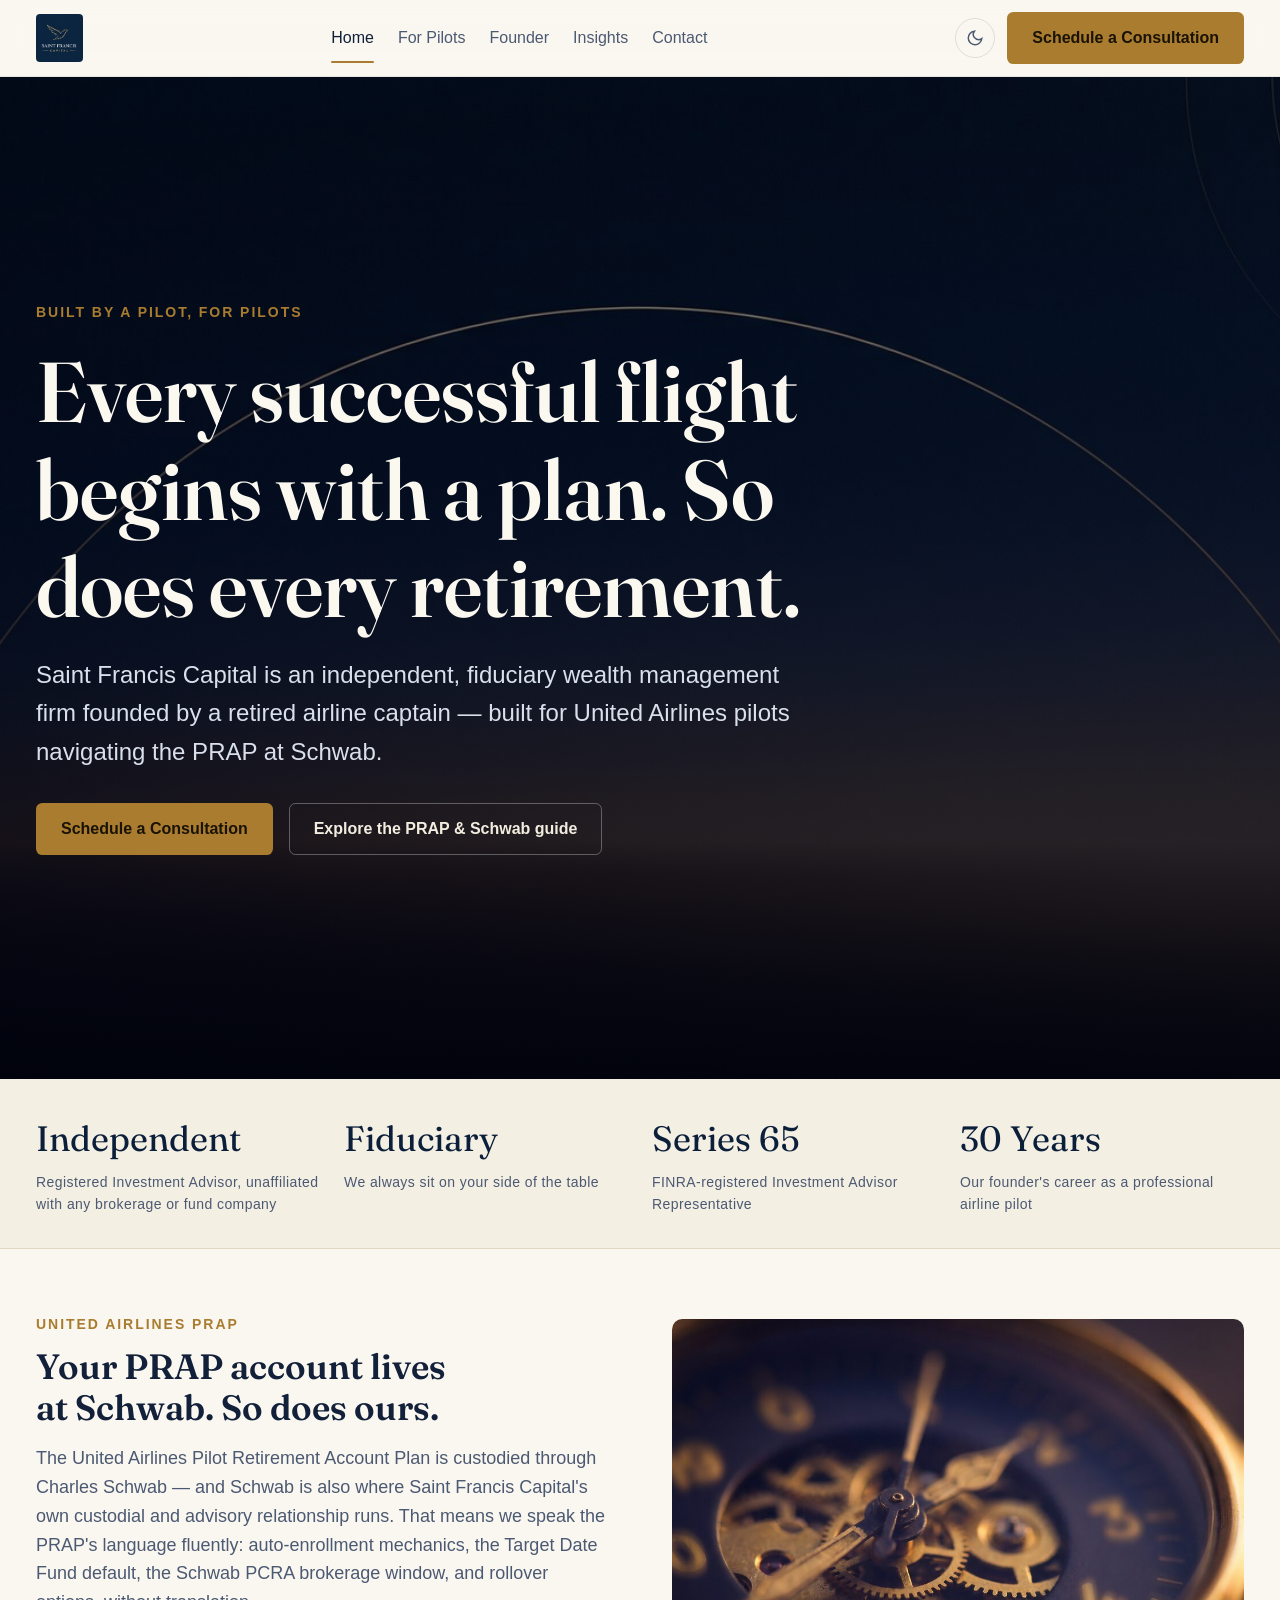
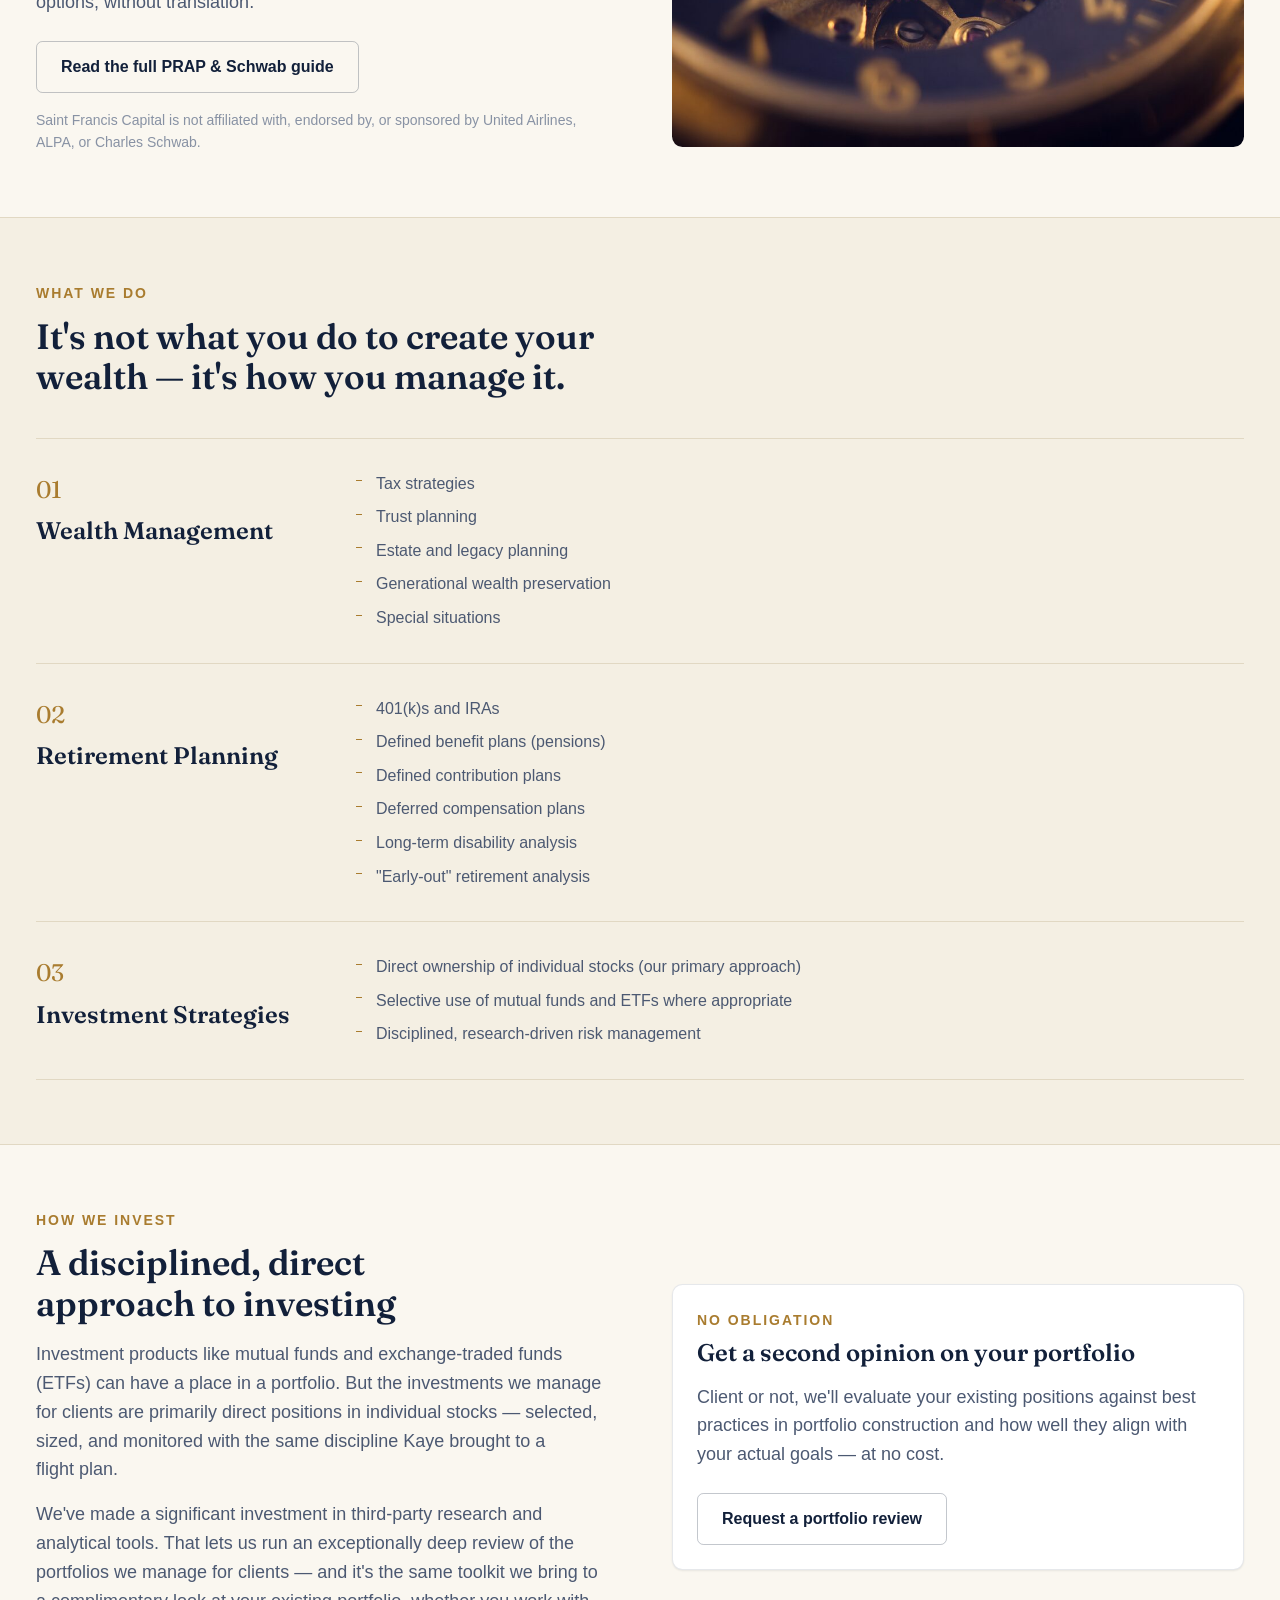
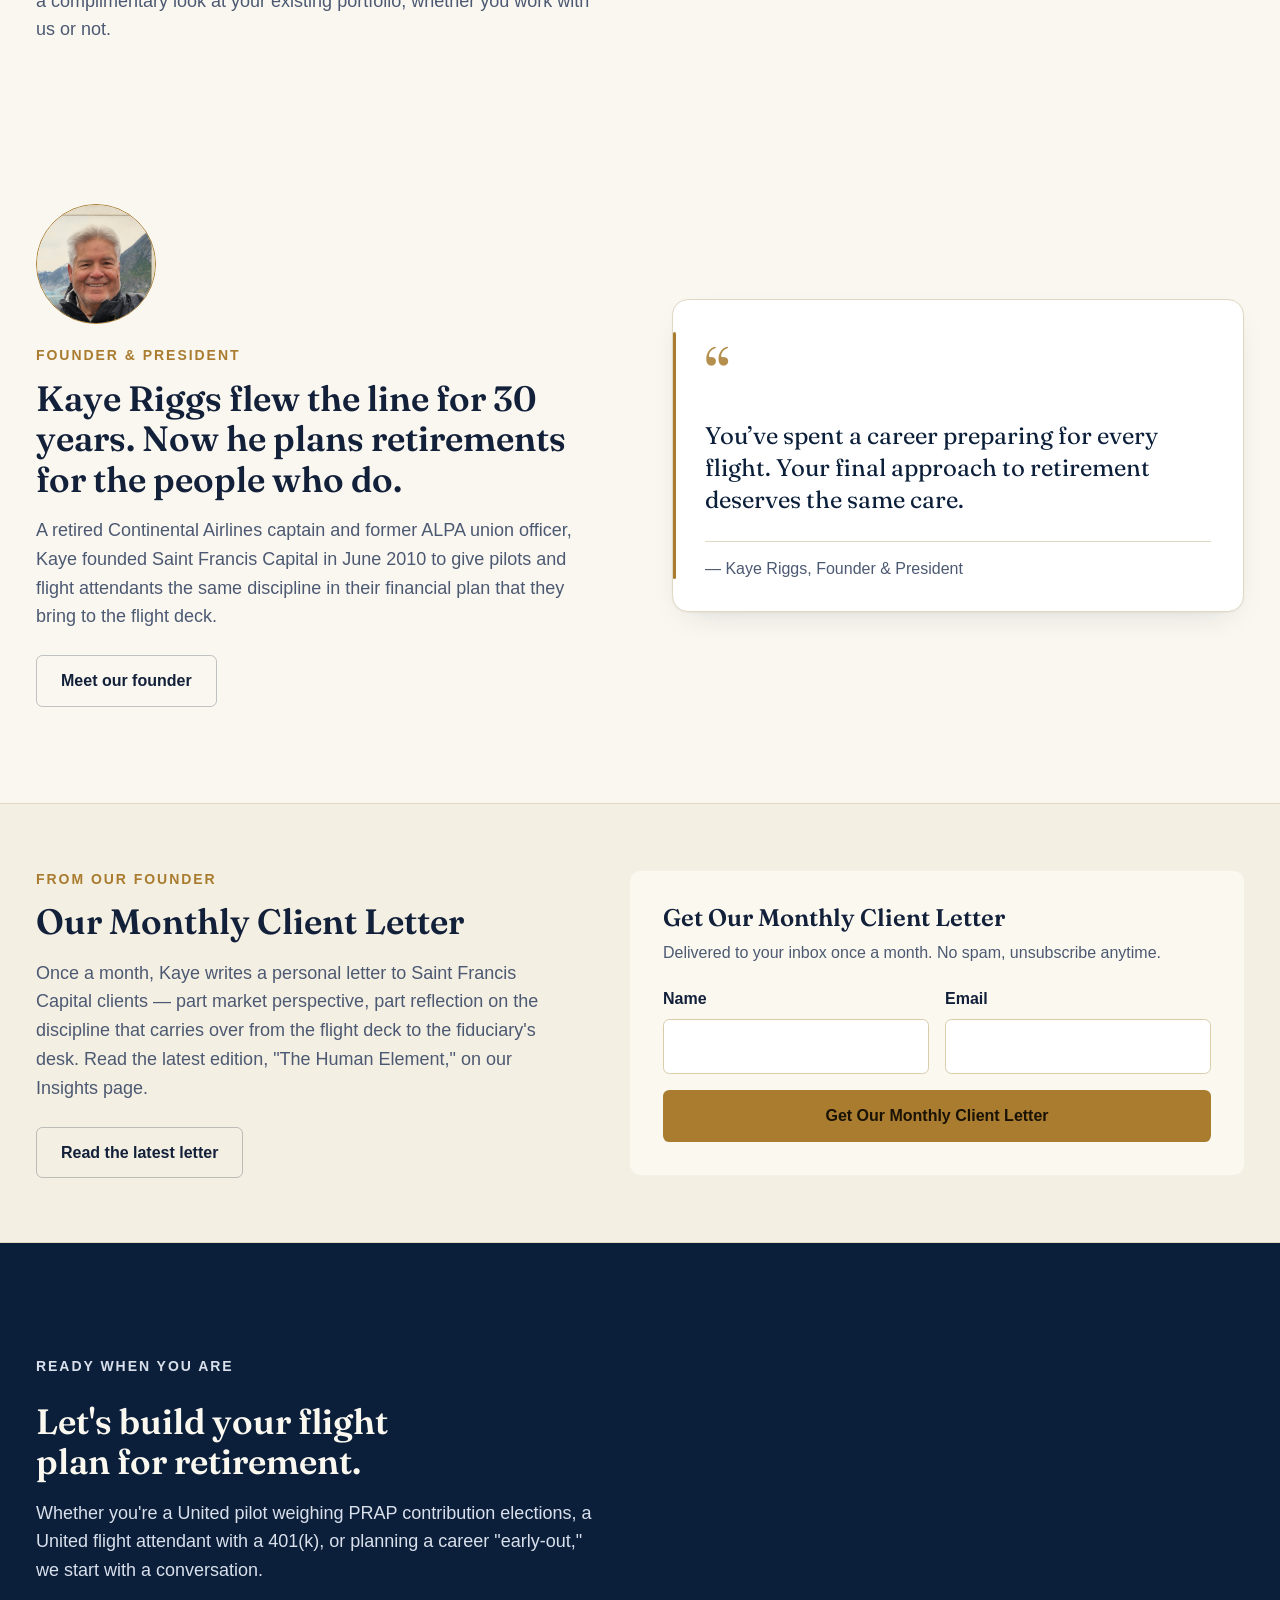
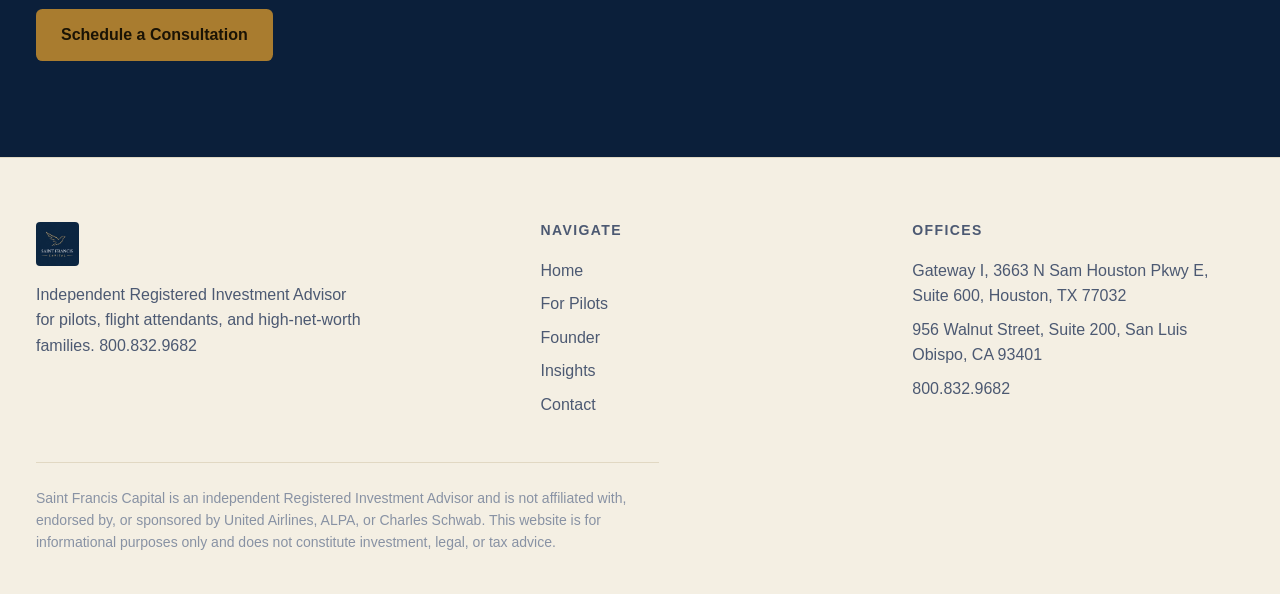
==== commit b48042d7: "Strip Southwest/Delta/Spirit references site-wide, reposition exclusively around United Airlines" ====
--- a/index.html
+++ b/index.html
@@ -4,7 +4,7 @@
 <meta charset="UTF-8">
 <meta name="viewport" content="width=device-width, initial-scale=1.0">
 <title>Saint Francis Capital — Wealth Management Built by a Pilot, for Pilots</title>
-<meta name="description" content="Independent RIA wealth management for United, Southwest, Delta, and Spirit pilots and flight attendants. Founded by a retired airline captain. Fiduciary, fee-based, and fluent in airline retirement plans across Schwab and Fidelity.">
+<meta name="description" content="Independent RIA wealth management for United Airlines pilots and flight attendants. Founded by a retired airline captain. Fiduciary, fee-based, and fluent in the PRAP at Schwab.">
 <meta property="og:title" content="Saint Francis Capital — Wealth Management">
 <meta property="og:description" content="Independent fiduciary wealth management built by a retired airline captain, for pilots and flight attendants.">
 <meta property="og:type" content="website">
@@ -233,7 +233,7 @@
     <div class="container-wide">
       <p class="eyebrow reveal">Ready when you are</p>
       <h2 class="reveal">Let's build your flight plan for retirement.</h2>
-      <p class="reveal">Whether you're a United pilot weighing PRAP contribution elections, a flight attendant with a Southwest or Delta 401(k), or planning a career "early-out," we start with a conversation.</p>
+      <p class="reveal">Whether you're a United pilot weighing PRAP contribution elections, a United flight attendant with a 401(k), or planning a career "early-out," we start with a conversation.</p>
       <a href="./pages/contact.html" class="btn btn-primary reveal">Schedule a Consultation</a>
     </div>
   </section>
--- a/style.css
+++ b/style.css
@@ -568,7 +568,7 @@
 }
 
 .monogram-photo {
-  width: 96px; height: 96px;
+  width: 120px; height: 120px;
   border-radius: var(--radius-full);
   border: 1.5px solid var(--color-gold);
   object-fit: cover;
@@ -577,7 +577,7 @@
 }
 
 .monogram-photo.lg {
-  width: 144px; height: 144px;
+  width: 180px; height: 180px;
 }
 
 /* Pull quote */
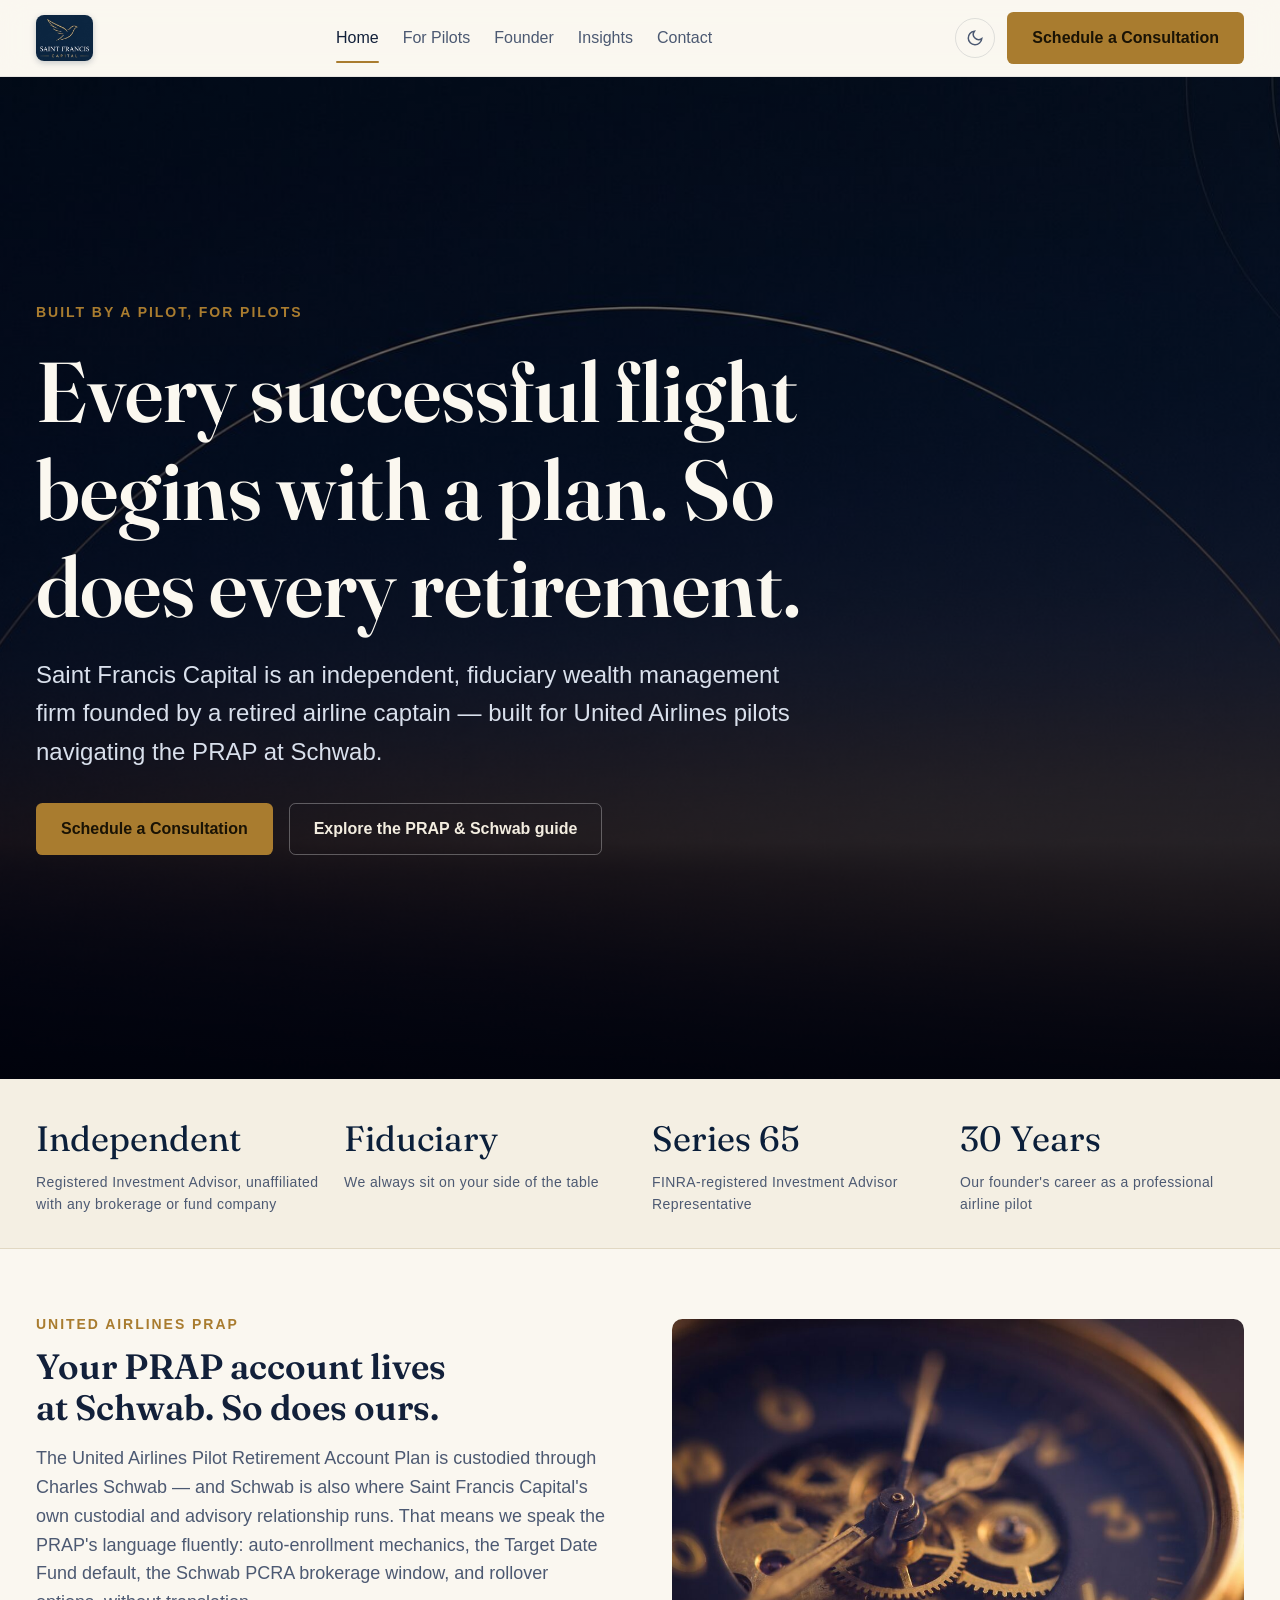
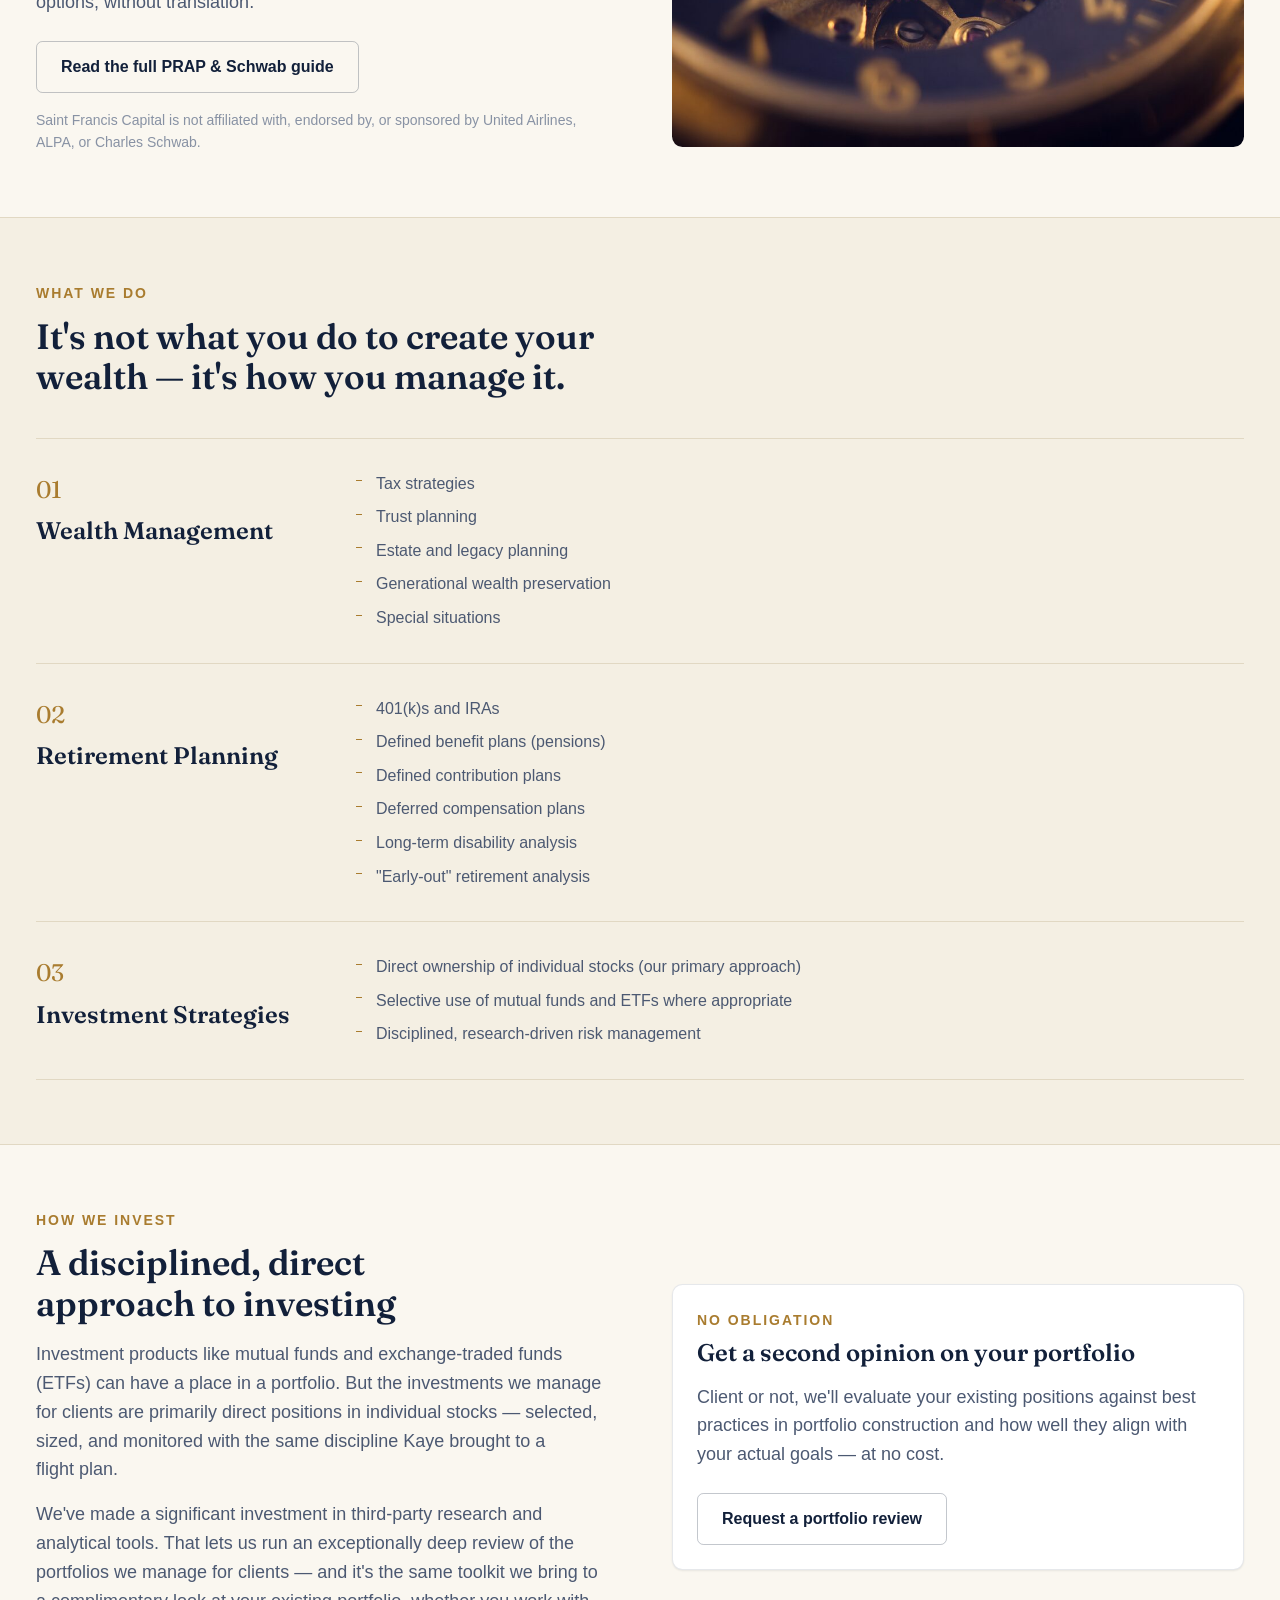
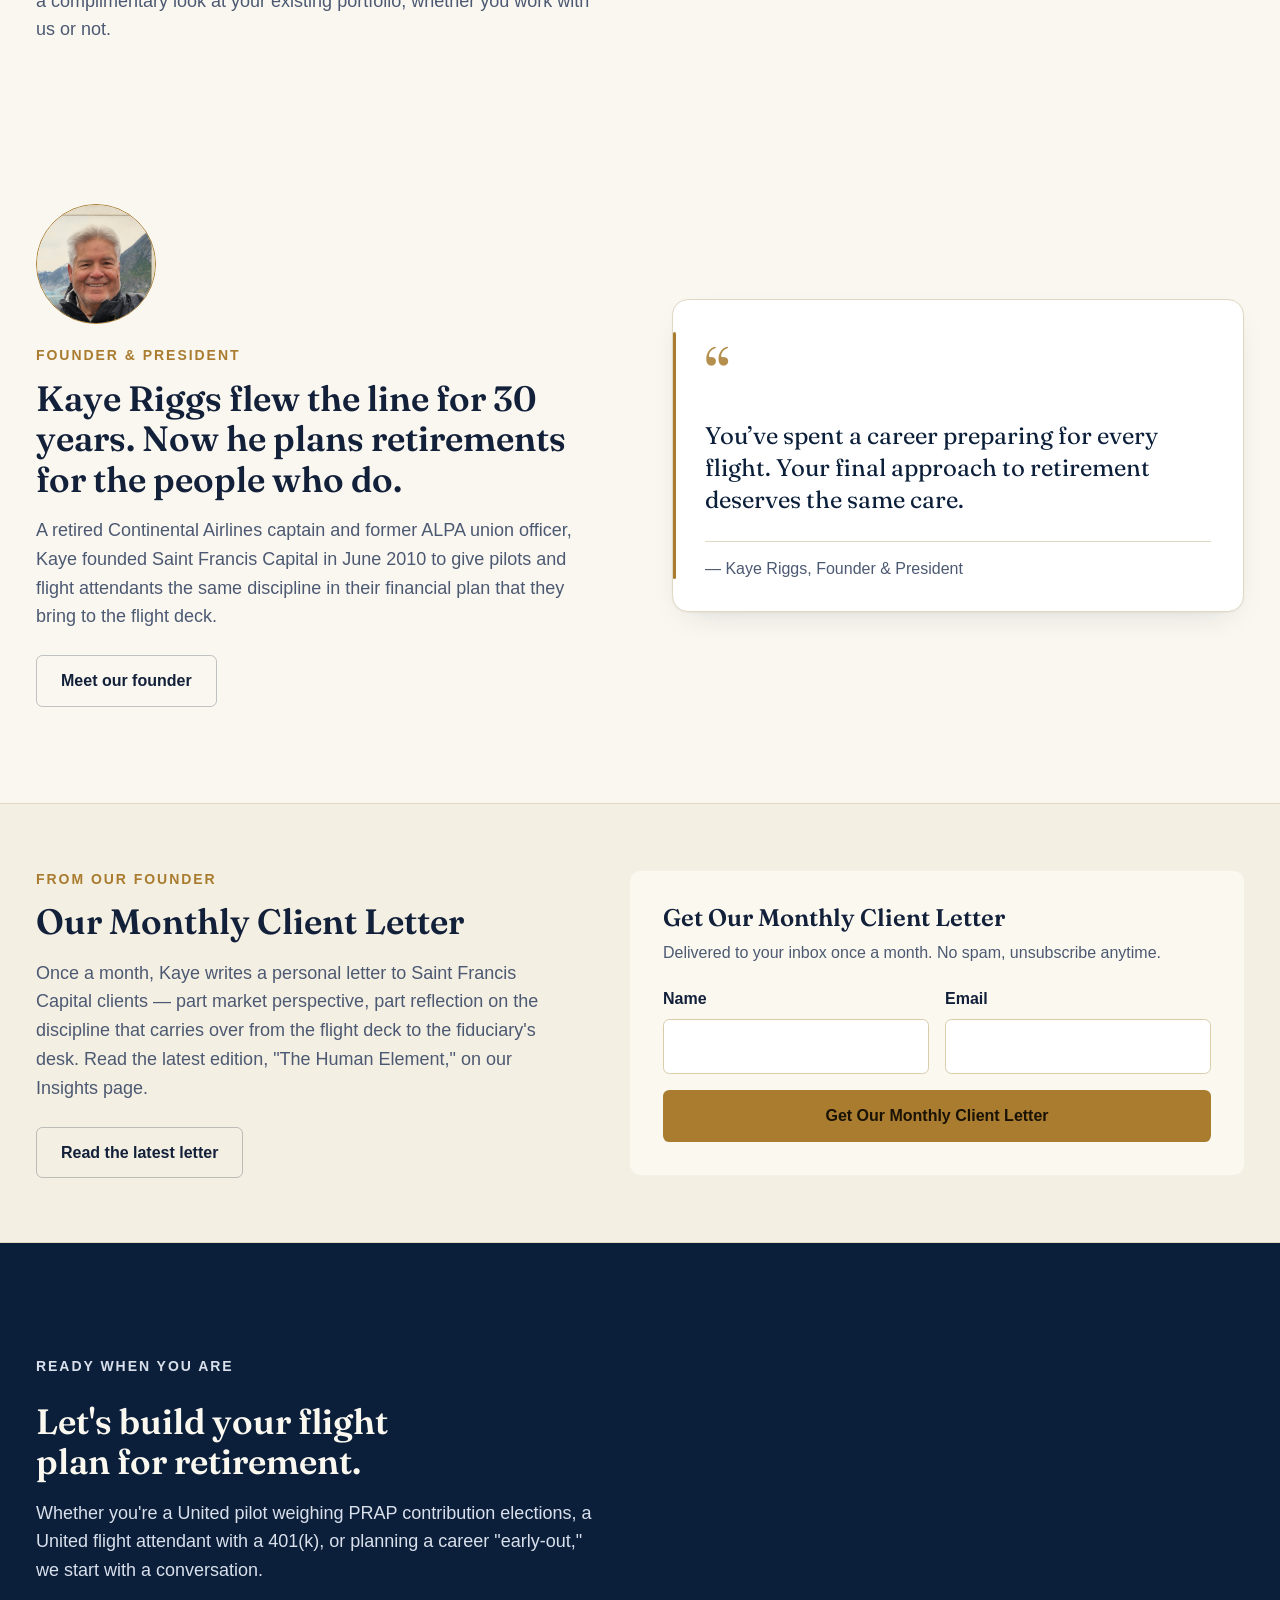
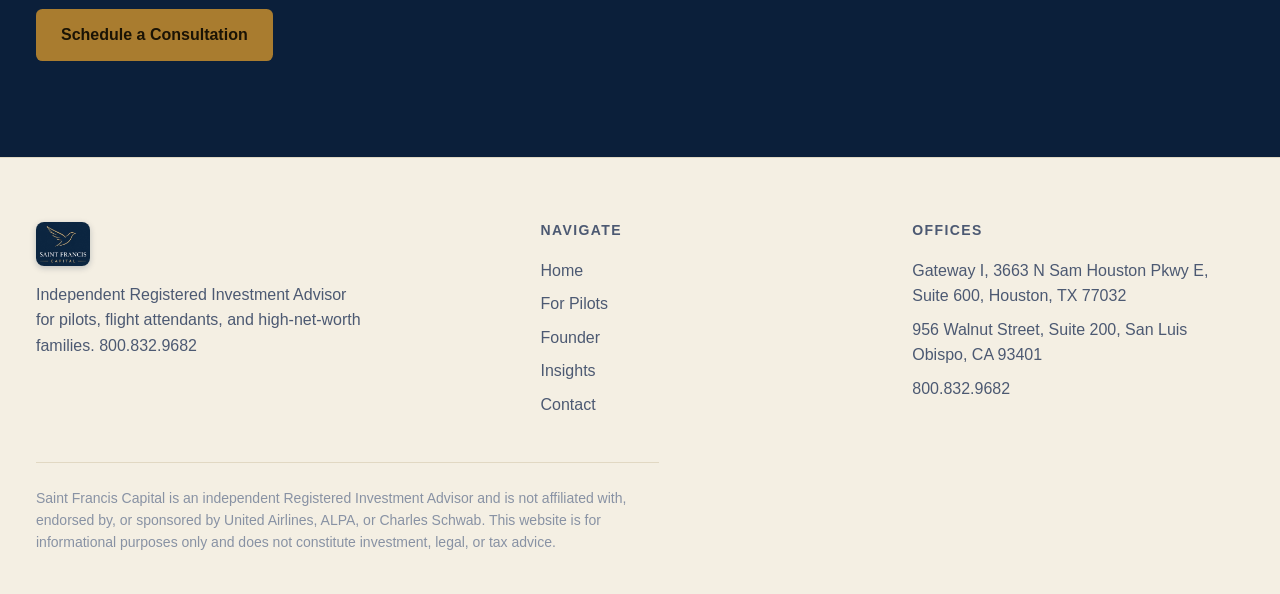
==== commit 3973ccb1: "Tighten logo crop and apply rounded badge treatment with shadow for header/footer fit" ====
--- a/index.html
+++ b/index.html
@@ -22,7 +22,7 @@
 <header class="site-header">
   <div class="nav-wrap">
     <a href="./index.html" class="brand" aria-label="Saint Francis Capital — Home">
-      <img src="./assets/logo-placeholder.jpg" alt="Saint Francis Capital" class="brand-logo">
+      <img src="./assets/logo-badge.png" alt="Saint Francis Capital" class="brand-logo">
     </a>
     <nav class="main-nav" aria-label="Primary">
       <a href="./index.html" aria-current="page">Home</a>
@@ -244,7 +244,7 @@
   <div class="container-wide">
     <div class="footer-grid">
       <div class="footer-brand">
-        <img src="./assets/logo-placeholder.jpg" alt="Saint Francis Capital" class="brand-logo">
+        <img src="./assets/logo-badge.png" alt="Saint Francis Capital" class="brand-logo">
         <p>Independent Registered Investment Advisor for pilots, flight attendants, and high-net-worth families. 800.832.9682</p>
       </div>
       <div>
--- a/style.css
+++ b/style.css
@@ -243,7 +243,7 @@
   min-width: 0;
 }
 .brand svg { height: 30px; width: auto; color: var(--color-text); flex-shrink: 0; }
-.brand .brand-logo { height: 48px; width: auto; flex-shrink: 0; border-radius: var(--radius-sm); }
+.brand .brand-logo { height: 46px; width: auto; flex-shrink: 0; border-radius: 8px; box-shadow: 0 2px 6px rgba(11,31,58,0.22); }
 .brand:hover { opacity: 0.85; }
 
 .main-nav {
@@ -849,7 +849,7 @@
 }
 .footer-grid a:hover { color: var(--color-gold); }
 .footer-brand svg { height: 26px; width: auto; color: var(--color-text); margin-bottom: var(--space-4); }
-.footer-brand .brand-logo { height: 44px; width: auto; margin-bottom: var(--space-4); border-radius: var(--radius-sm); }
+.footer-brand .brand-logo { height: 44px; width: auto; margin-bottom: var(--space-4); border-radius: 8px; box-shadow: 0 2px 6px rgba(11,31,58,0.22); }
 .footer-brand p { color: var(--color-text-muted); font-size: var(--text-sm); max-width: 42ch; }
 .footer-disclosure {
   border-top: 1px solid var(--color-divider);
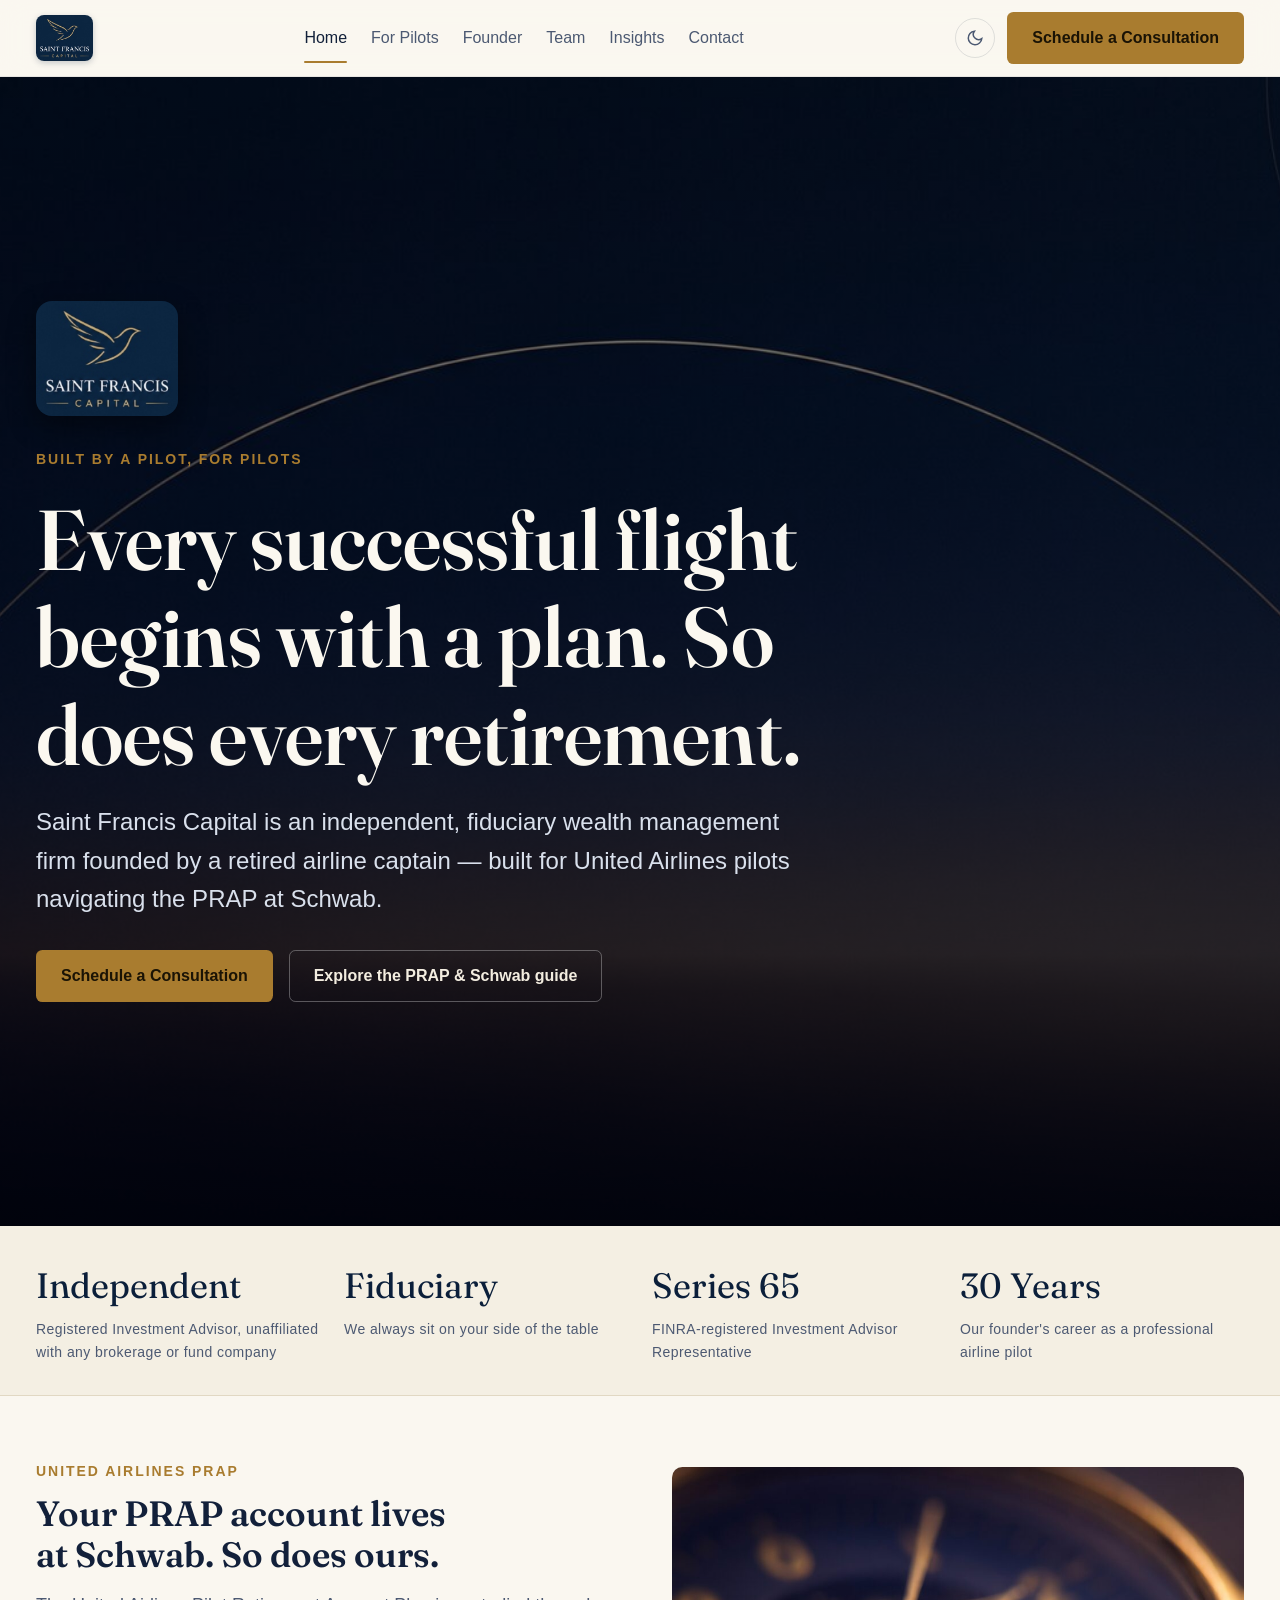
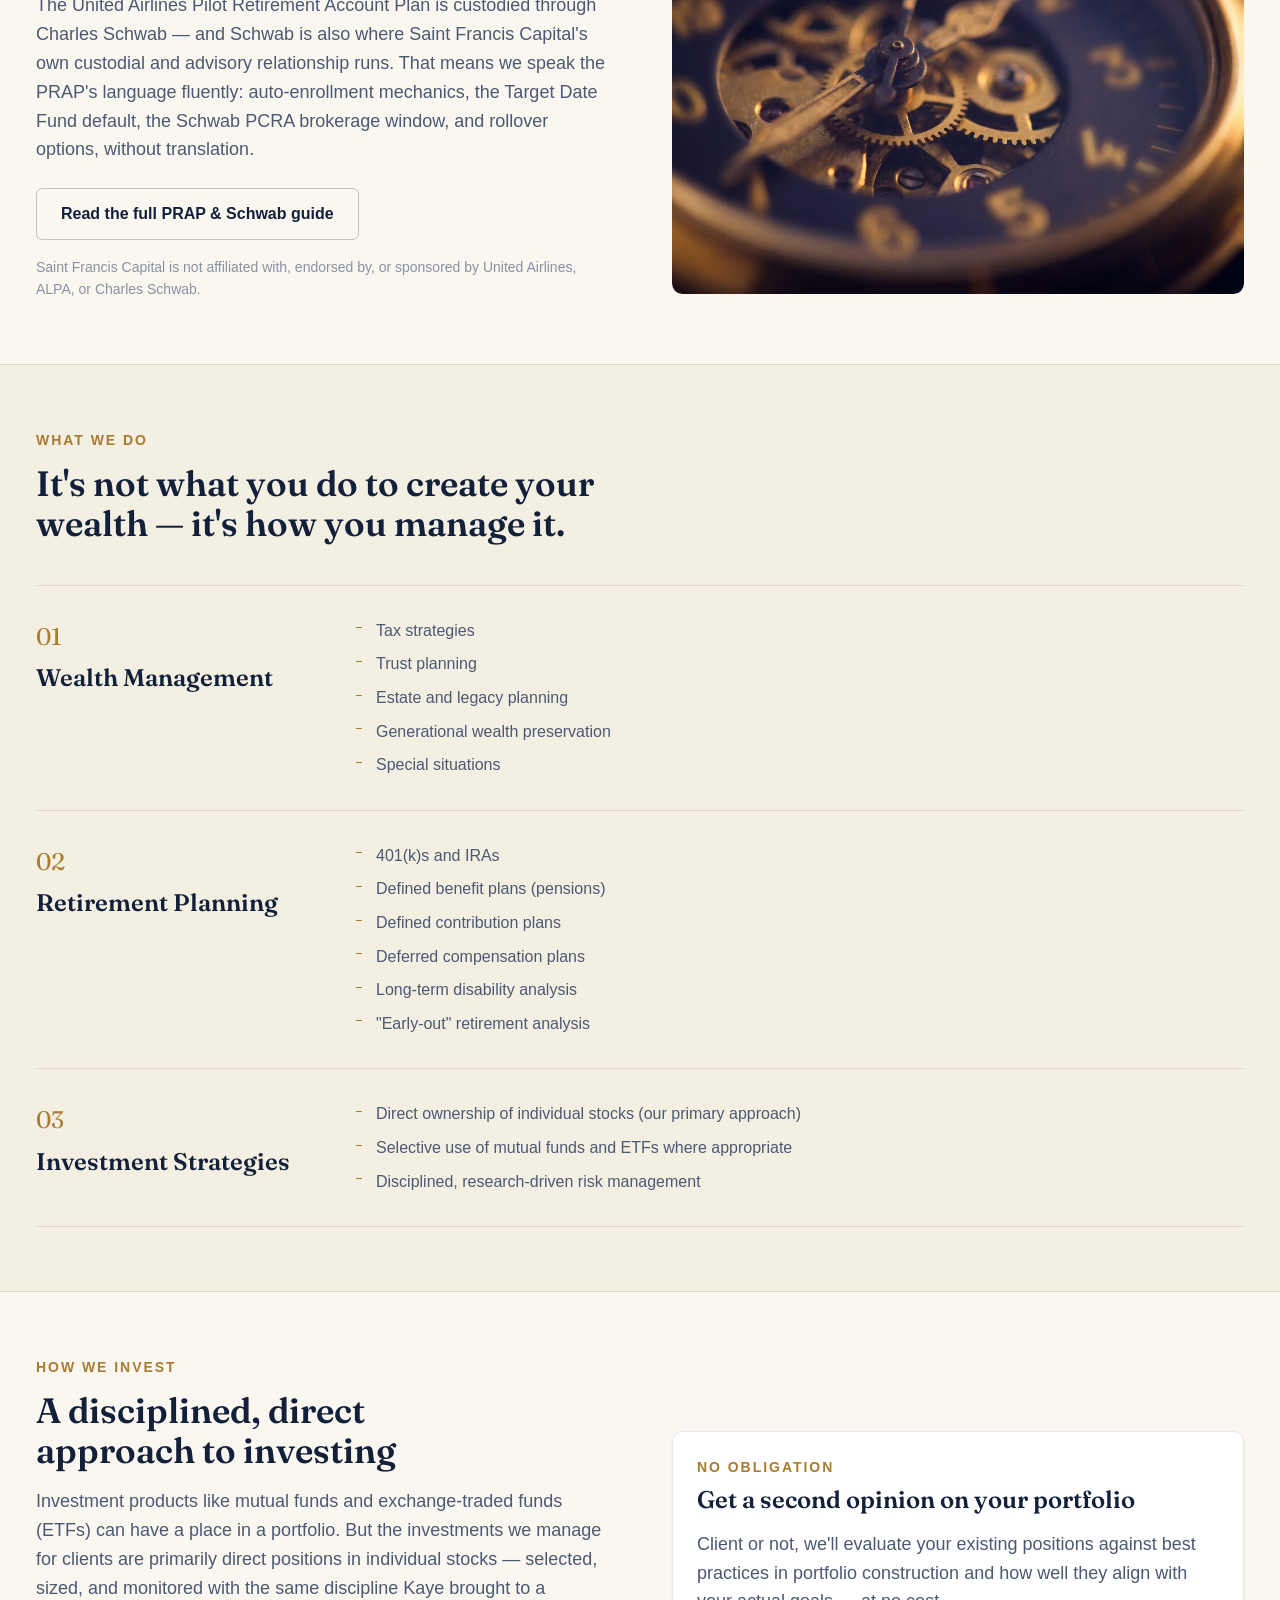
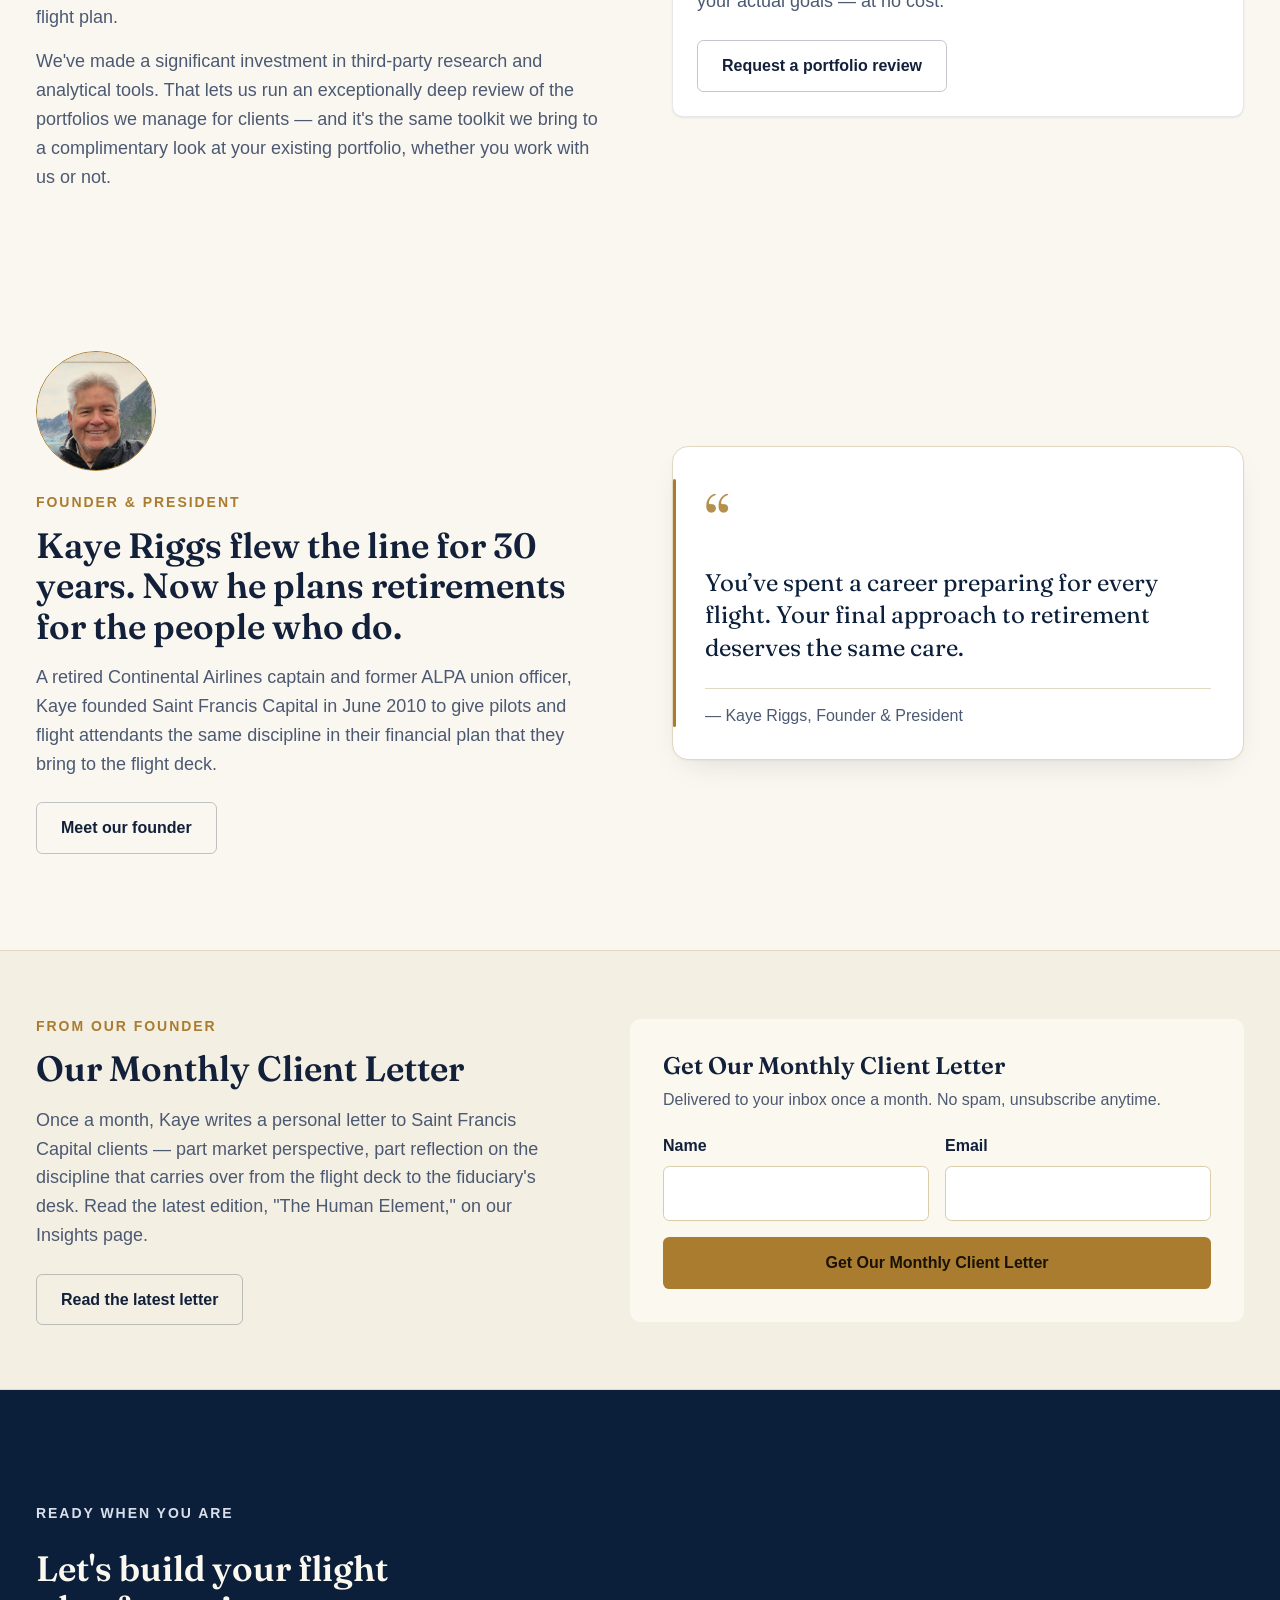
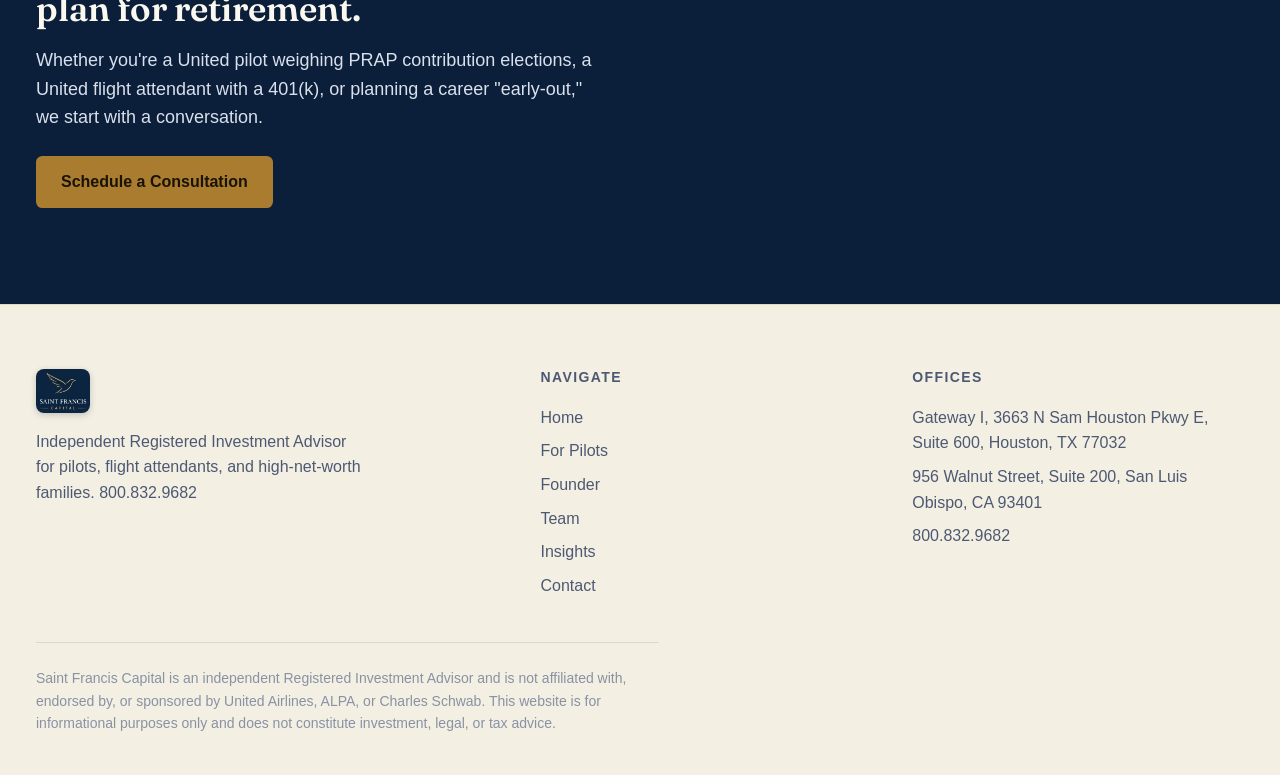
==== commit 6edf49da: "Add Chris Whatley tribute/Team page and enlarge hero logo above eyebrow text" ====
--- a/index.html
+++ b/index.html
@@ -28,6 +28,7 @@
       <a href="./index.html" aria-current="page">Home</a>
       <a href="./pages/for-pilots.html">For Pilots</a>
       <a href="./pages/about.html">Founder</a>
+      <a href="./pages/team.html">Team</a>
       <a href="./pages/insights.html">Insights</a>
       <a href="./pages/contact.html">Contact</a>
     </nav>
@@ -44,6 +45,7 @@
     <a href="./index.html">Home</a>
     <a href="./pages/for-pilots.html">For Pilots</a>
     <a href="./pages/about.html">Founder</a>
+      <a href="./pages/team.html">Team</a>
     <a href="./pages/insights.html">Insights</a>
     <a href="./pages/contact.html">Contact</a>
     <a href="./pages/contact.html" class="btn btn-primary nav-cta">Schedule a Consultation</a>
@@ -58,6 +60,7 @@
       <img src="./assets/hero-horizon.jpg" alt="" loading="eager" decoding="async" width="1600" height="900">
     </div>
     <div class="hero-content">
+      <img src="./assets/logo-badge.png" alt="Saint Francis Capital" class="hero-logo">
       <p class="eyebrow">Built by a pilot, for pilots</p>
       <h1>Every successful flight begins with a plan. So does every retirement.</h1>
       <p class="hero-lede">Saint Francis Capital is an independent, fiduciary wealth management firm founded by a retired airline captain — built for United Airlines pilots navigating the PRAP at Schwab.</p>
@@ -252,6 +255,7 @@
         <a href="./index.html">Home</a>
         <a href="./pages/for-pilots.html">For Pilots</a>
         <a href="./pages/about.html">Founder</a>
+      <a href="./pages/team.html">Team</a>
         <a href="./pages/insights.html">Insights</a>
         <a href="./pages/contact.html">Contact</a>
       </div>
--- a/style.css
+++ b/style.css
@@ -395,6 +395,14 @@
   padding-inline: var(--space-4);
 }
 .hero-content .eyebrow { color: var(--color-gold); }
+.hero-logo {
+  display: block;
+  height: clamp(88px, 9vw, 140px);
+  width: auto;
+  border-radius: 16px;
+  box-shadow: 0 10px 28px rgba(0,0,0,0.4);
+  margin-bottom: var(--space-8);
+}
 .hero h1 {
   font-size: var(--text-hero);
   color: #fbf8f0;
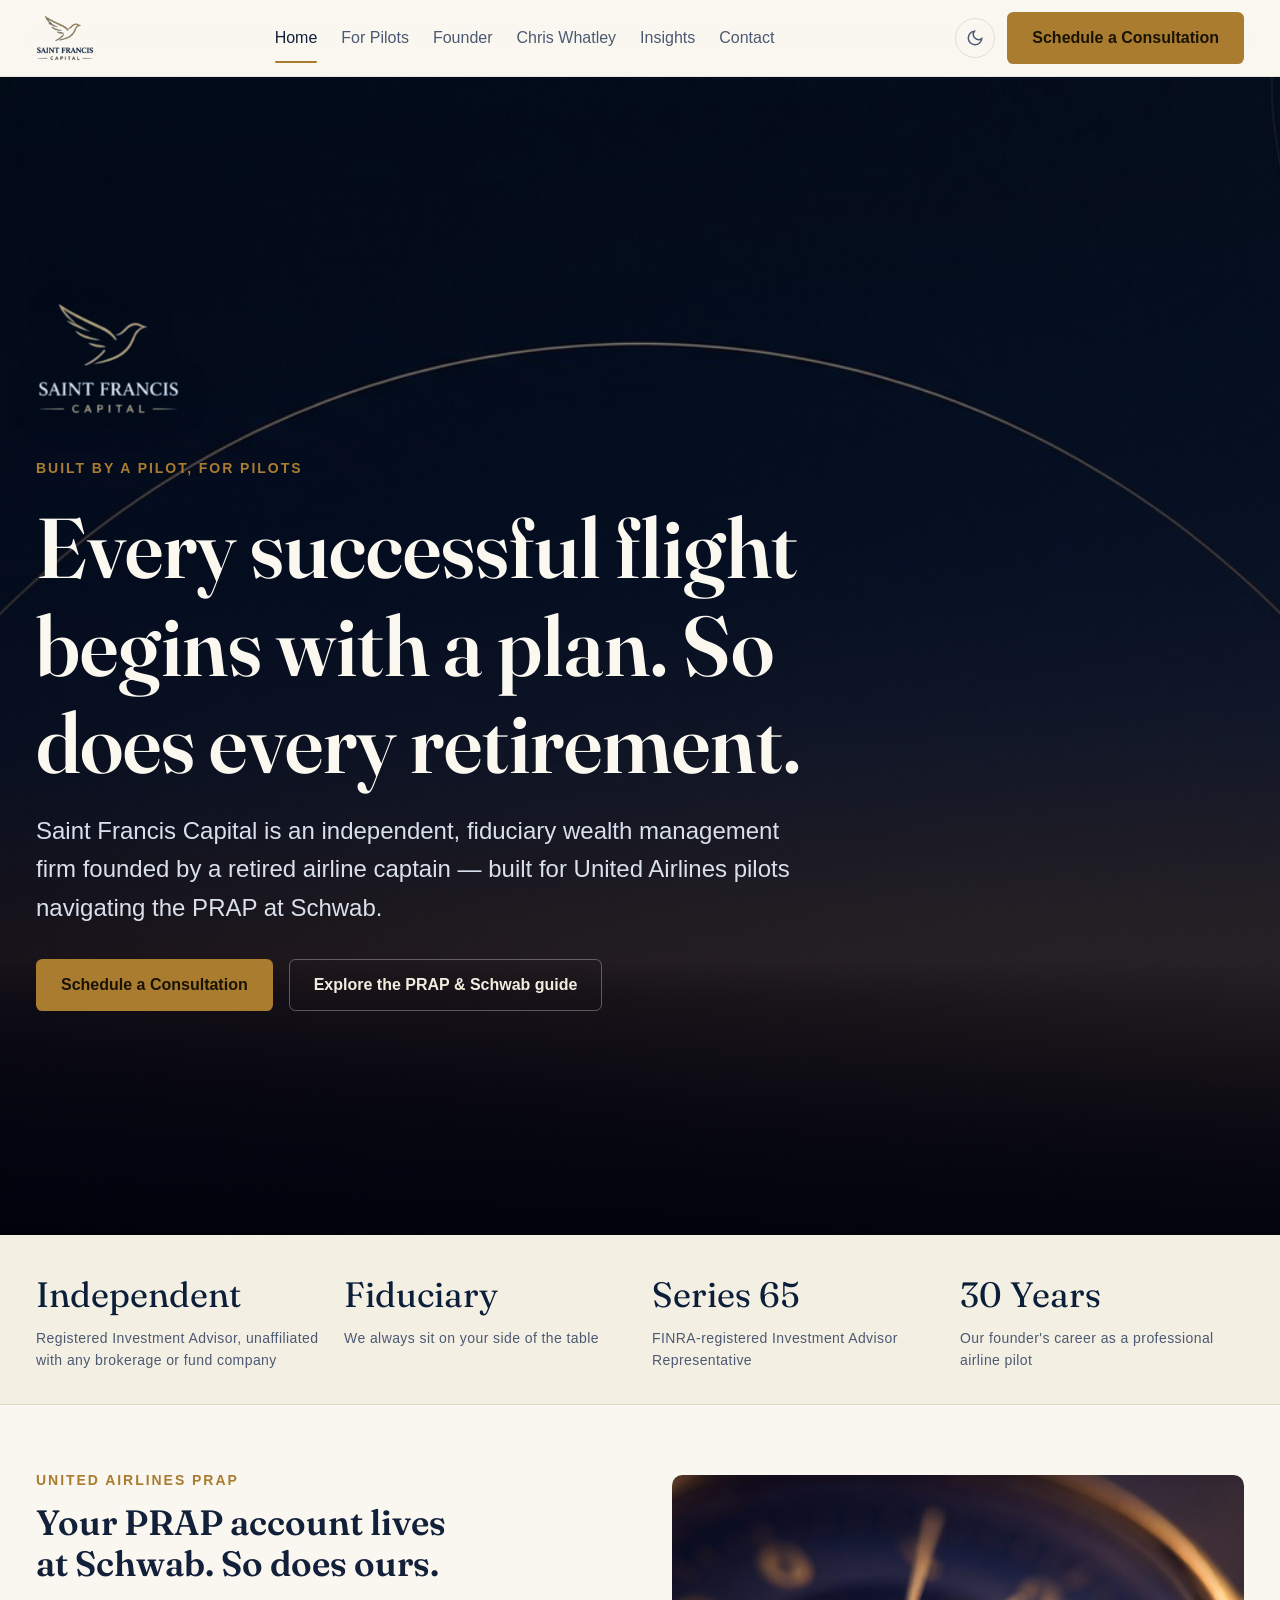
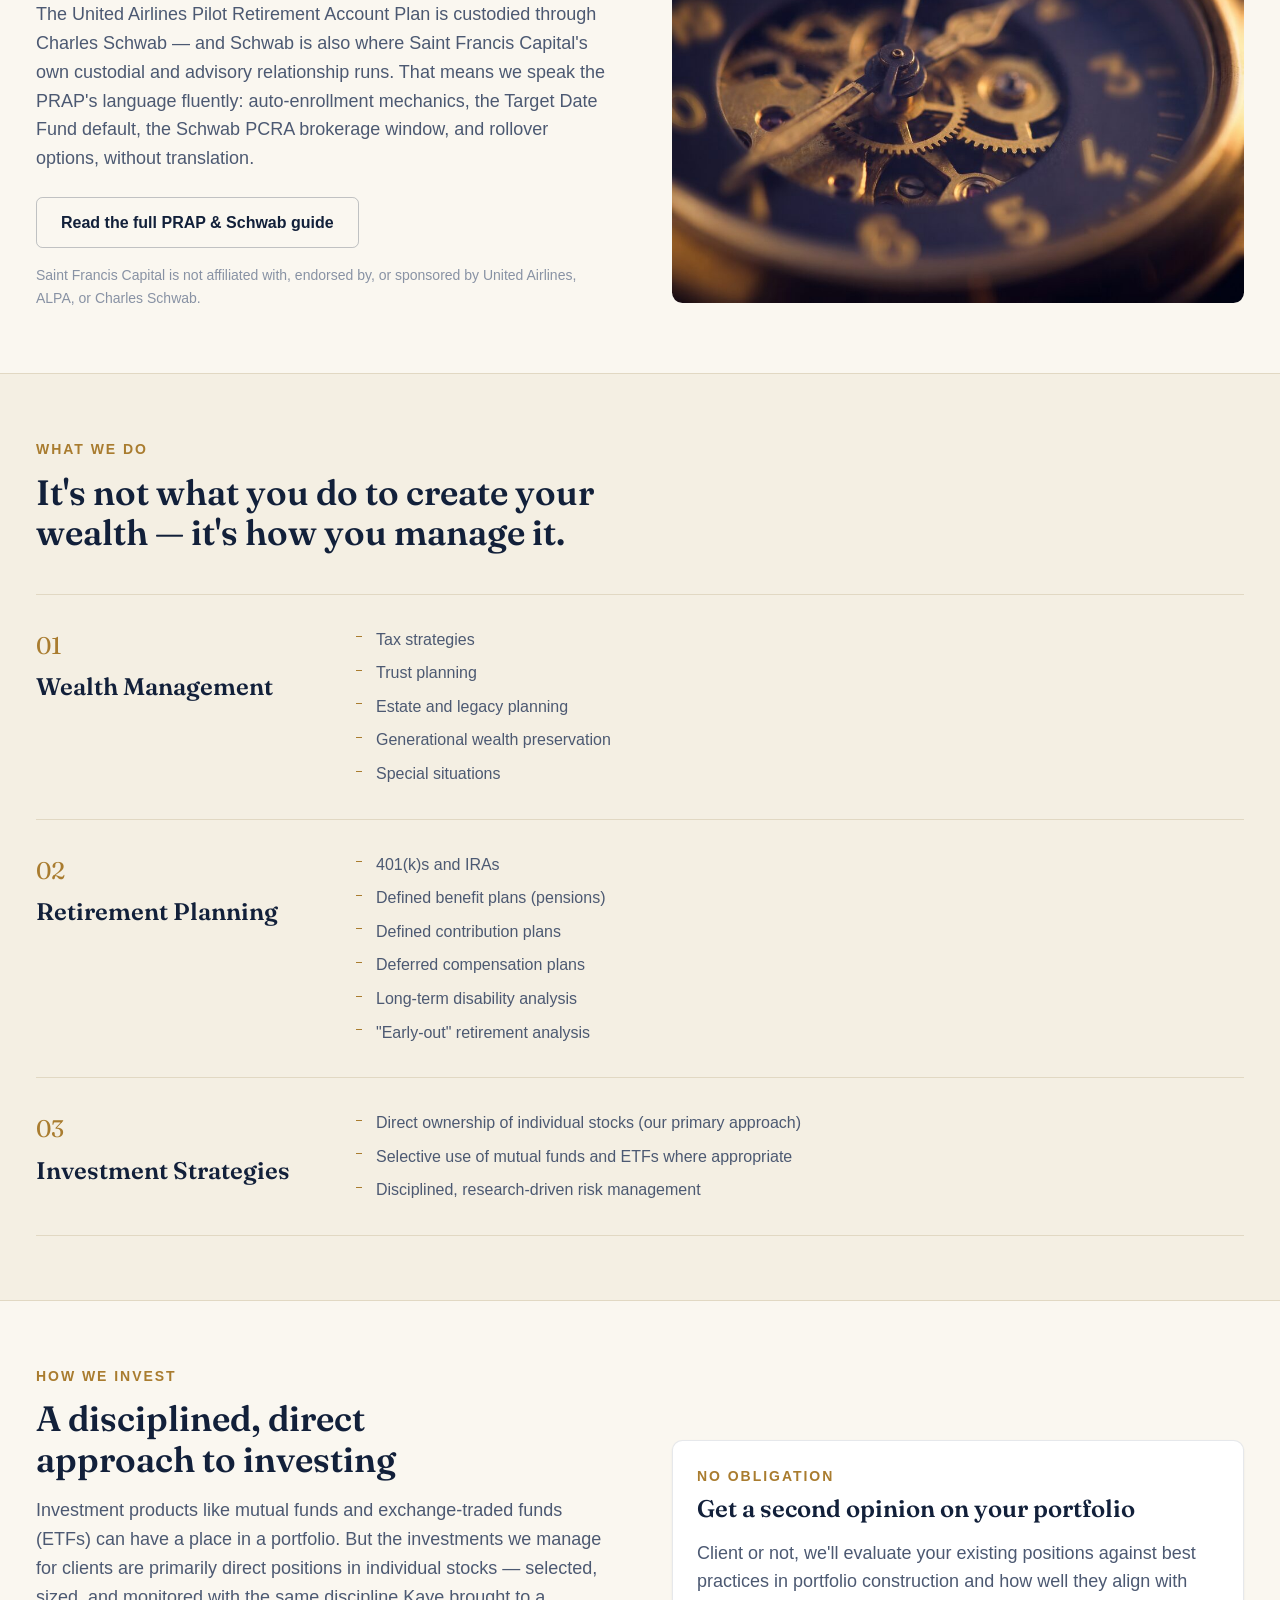
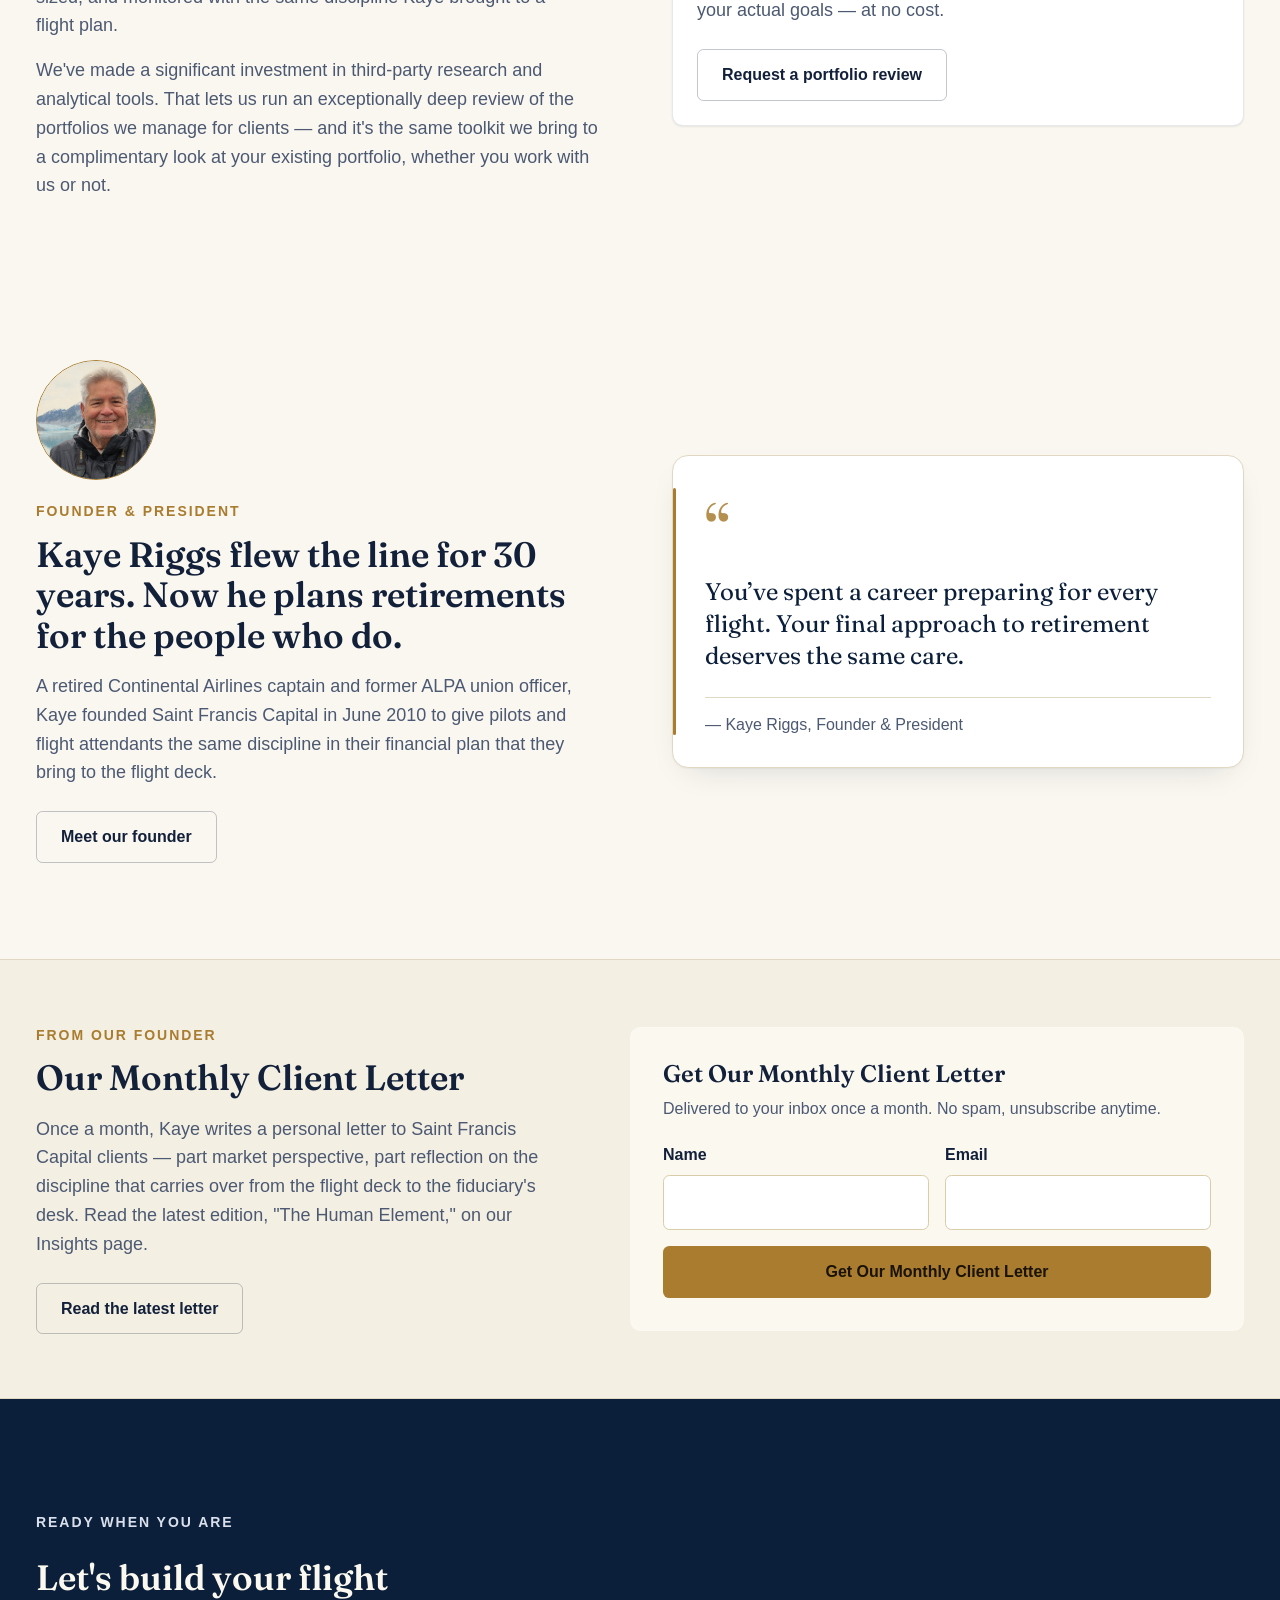
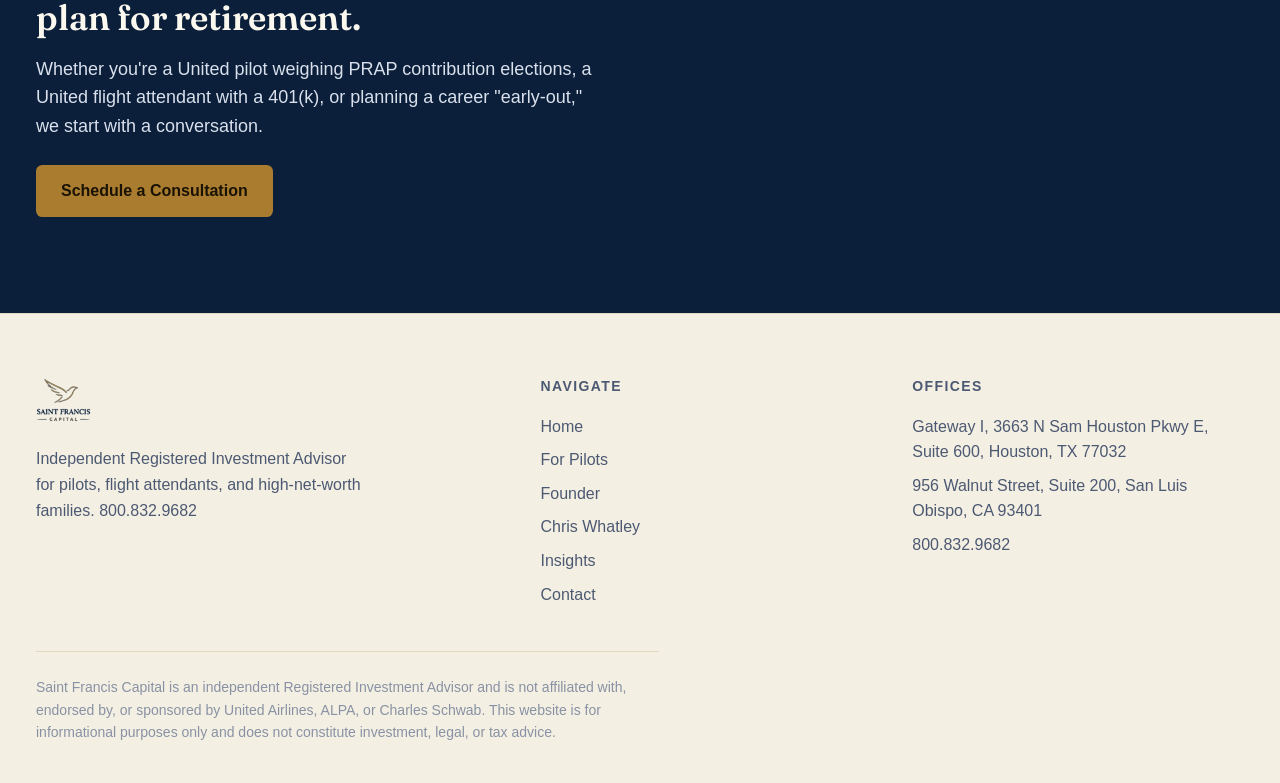
==== commit 540c8859: "Transparent theme-aware logo, rename Team page to Chris Whatley, zoom out founder photo" ====
--- a/index.html
+++ b/index.html
@@ -22,13 +22,13 @@
 <header class="site-header">
   <div class="nav-wrap">
     <a href="./index.html" class="brand" aria-label="Saint Francis Capital — Home">
-      <img src="./assets/logo-badge.png" alt="Saint Francis Capital" class="brand-logo">
+      <span class="logo-swap"><img src="./assets/logo-mark-dark.png" alt="Saint Francis Capital" class="brand-logo logo-dark"><img src="./assets/logo-mark-light.png" alt="Saint Francis Capital" class="brand-logo logo-light"></span>
     </a>
     <nav class="main-nav" aria-label="Primary">
       <a href="./index.html" aria-current="page">Home</a>
       <a href="./pages/for-pilots.html">For Pilots</a>
       <a href="./pages/about.html">Founder</a>
-      <a href="./pages/team.html">Team</a>
+      <a href="./pages/chris-whatley.html">Chris Whatley</a>
       <a href="./pages/insights.html">Insights</a>
       <a href="./pages/contact.html">Contact</a>
     </nav>
@@ -45,7 +45,7 @@
     <a href="./index.html">Home</a>
     <a href="./pages/for-pilots.html">For Pilots</a>
     <a href="./pages/about.html">Founder</a>
-      <a href="./pages/team.html">Team</a>
+      <a href="./pages/chris-whatley.html">Chris Whatley</a>
     <a href="./pages/insights.html">Insights</a>
     <a href="./pages/contact.html">Contact</a>
     <a href="./pages/contact.html" class="btn btn-primary nav-cta">Schedule a Consultation</a>
@@ -60,7 +60,7 @@
       <img src="./assets/hero-horizon.jpg" alt="" loading="eager" decoding="async" width="1600" height="900">
     </div>
     <div class="hero-content">
-      <img src="./assets/logo-badge.png" alt="Saint Francis Capital" class="hero-logo">
+      <span class="logo-swap"><img src="./assets/logo-mark-dark.png" alt="Saint Francis Capital" class="hero-logo"></span>
       <p class="eyebrow">Built by a pilot, for pilots</p>
       <h1>Every successful flight begins with a plan. So does every retirement.</h1>
       <p class="hero-lede">Saint Francis Capital is an independent, fiduciary wealth management firm founded by a retired airline captain — built for United Airlines pilots navigating the PRAP at Schwab.</p>
@@ -247,7 +247,7 @@
   <div class="container-wide">
     <div class="footer-grid">
       <div class="footer-brand">
-        <img src="./assets/logo-badge.png" alt="Saint Francis Capital" class="brand-logo">
+        <span class="logo-swap"><img src="./assets/logo-mark-dark.png" alt="Saint Francis Capital" class="brand-logo logo-dark"><img src="./assets/logo-mark-light.png" alt="Saint Francis Capital" class="brand-logo logo-light"></span>
         <p>Independent Registered Investment Advisor for pilots, flight attendants, and high-net-worth families. 800.832.9682</p>
       </div>
       <div>
@@ -255,7 +255,7 @@
         <a href="./index.html">Home</a>
         <a href="./pages/for-pilots.html">For Pilots</a>
         <a href="./pages/about.html">Founder</a>
-      <a href="./pages/team.html">Team</a>
+      <a href="./pages/chris-whatley.html">Chris Whatley</a>
         <a href="./pages/insights.html">Insights</a>
         <a href="./pages/contact.html">Contact</a>
       </div>
--- a/style.css
+++ b/style.css
@@ -243,8 +243,15 @@
   min-width: 0;
 }
 .brand svg { height: 30px; width: auto; color: var(--color-text); flex-shrink: 0; }
-.brand .brand-logo { height: 46px; width: auto; flex-shrink: 0; border-radius: 8px; box-shadow: 0 2px 6px rgba(11,31,58,0.22); }
+.brand .brand-logo { height: 46px; width: auto; flex-shrink: 0; }
 .brand:hover { opacity: 0.85; }
+
+.logo-swap { display: inline-block; line-height: 0; }
+.logo-swap .brand-logo.logo-light,
+.logo-swap .brand-logo.logo-dark { position: static; }
+[data-theme='dark'] .logo-swap .brand-logo.logo-light,
+:root:not([data-theme]) .logo-swap .brand-logo.logo-light { display: none; }
+[data-theme='light'] .logo-swap .brand-logo.logo-dark { display: none; }
 
 .main-nav {
   display: none;
@@ -399,9 +406,8 @@
   display: block;
   height: clamp(88px, 9vw, 140px);
   width: auto;
-  border-radius: 16px;
-  box-shadow: 0 10px 28px rgba(0,0,0,0.4);
   margin-bottom: var(--space-8);
+  filter: drop-shadow(0 6px 18px rgba(0,0,0,0.45));
 }
 .hero h1 {
   font-size: var(--text-hero);
@@ -857,7 +863,7 @@
 }
 .footer-grid a:hover { color: var(--color-gold); }
 .footer-brand svg { height: 26px; width: auto; color: var(--color-text); margin-bottom: var(--space-4); }
-.footer-brand .brand-logo { height: 44px; width: auto; margin-bottom: var(--space-4); border-radius: 8px; box-shadow: 0 2px 6px rgba(11,31,58,0.22); }
+.footer-brand .brand-logo { height: 44px; width: auto; margin-bottom: var(--space-4); }
 .footer-brand p { color: var(--color-text-muted); font-size: var(--text-sm); max-width: 42ch; }
 .footer-disclosure {
   border-top: 1px solid var(--color-divider);
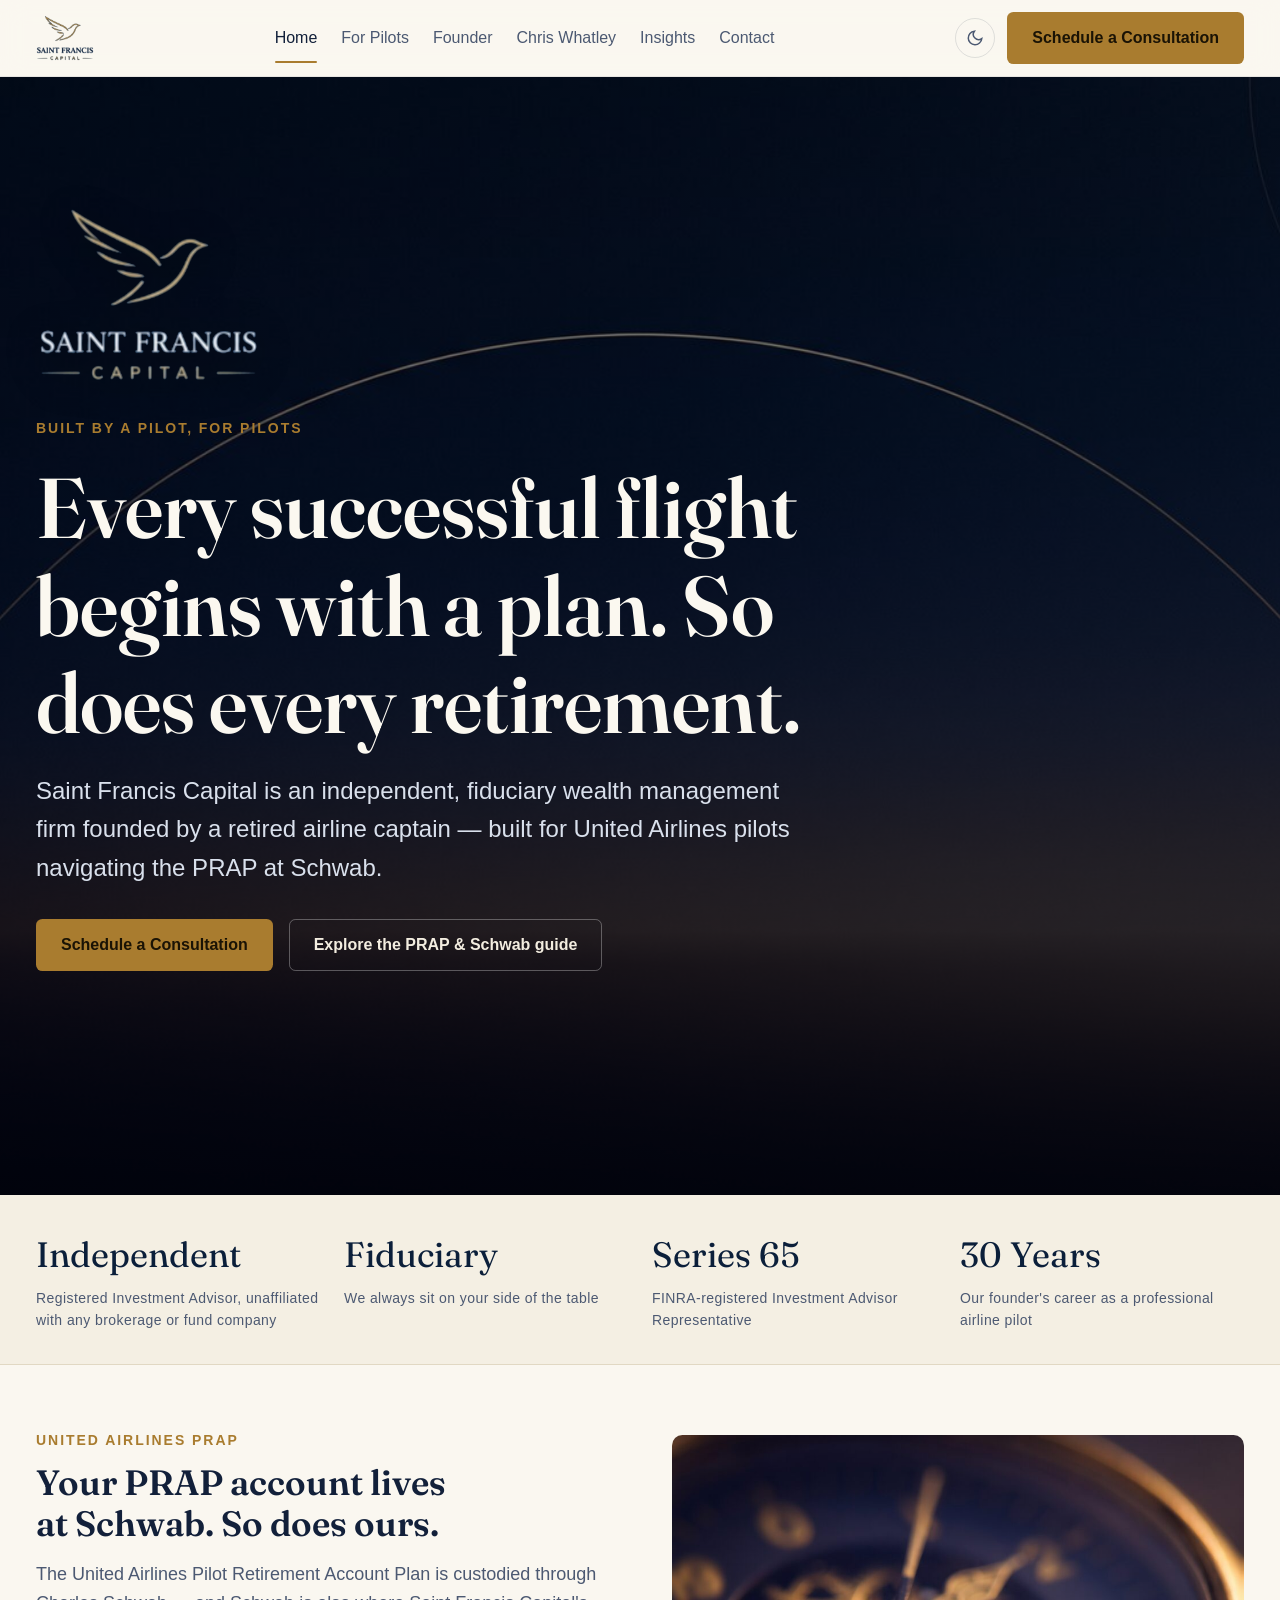
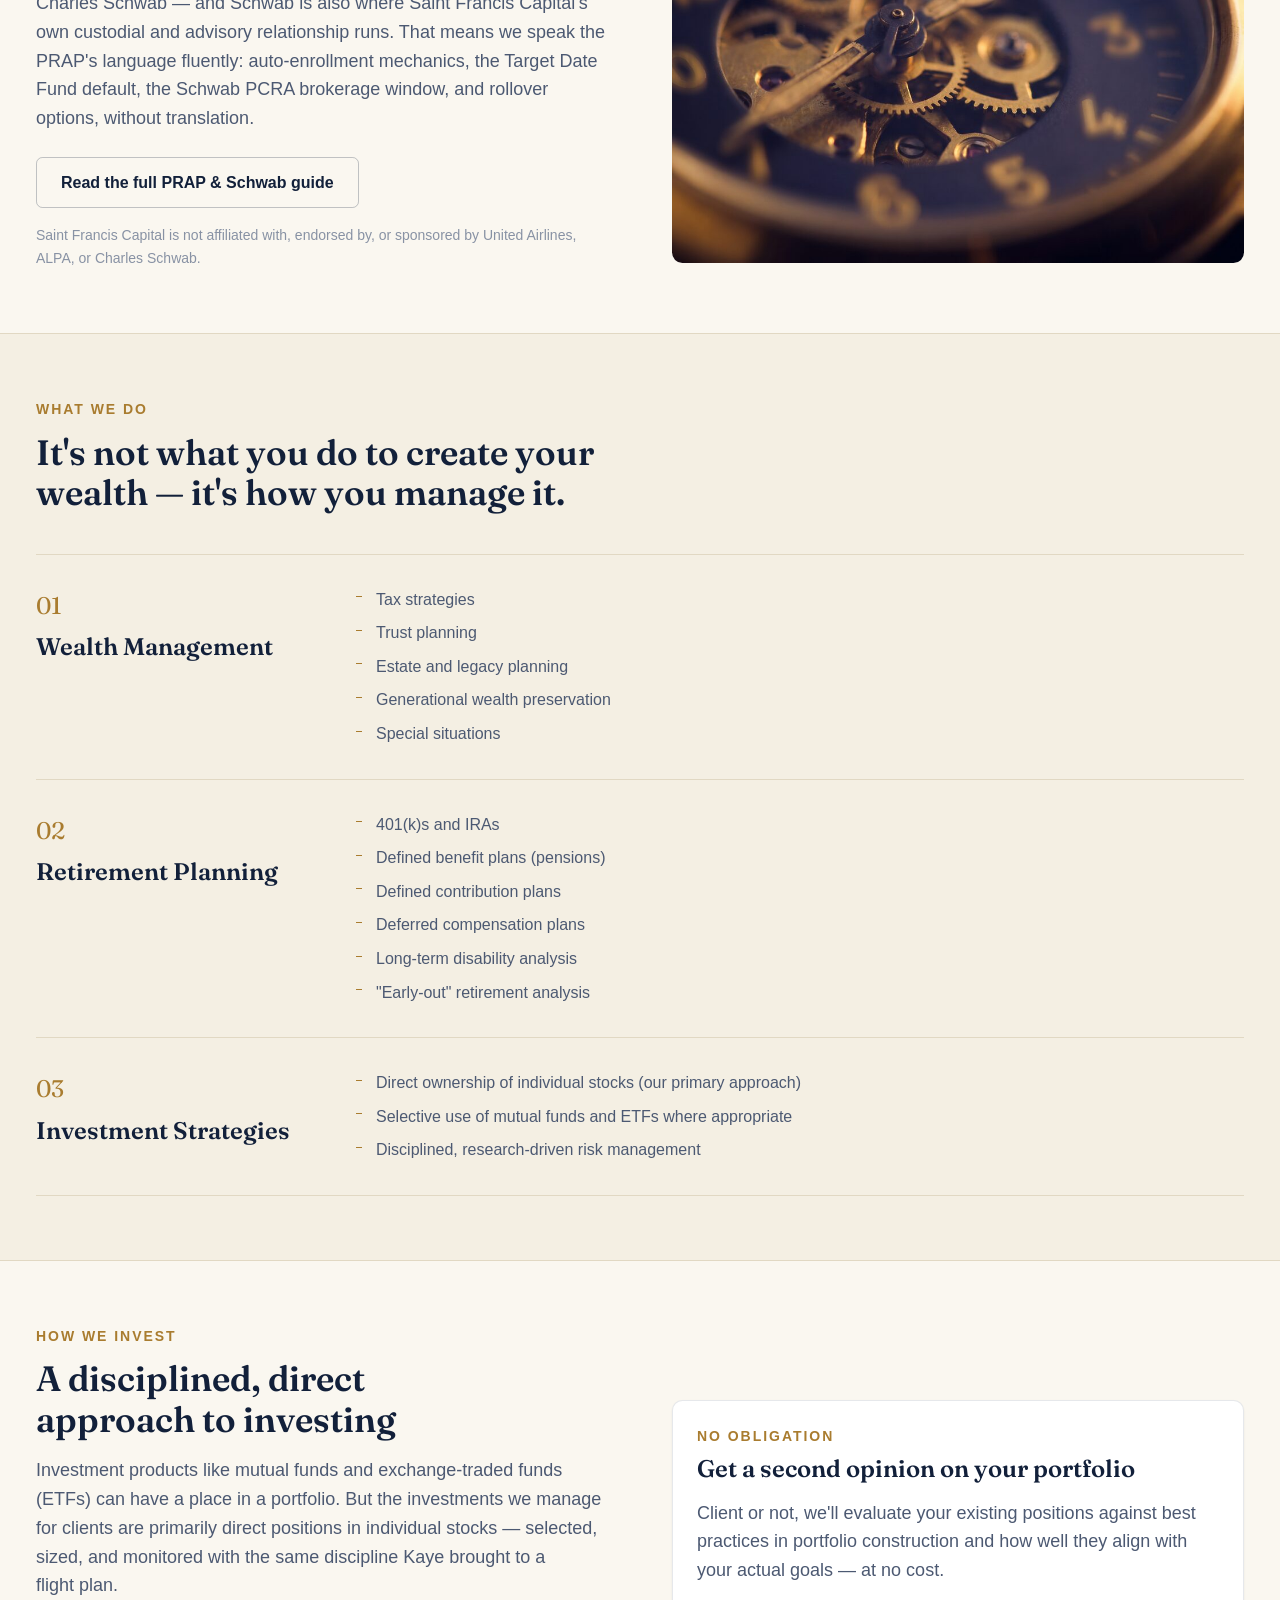
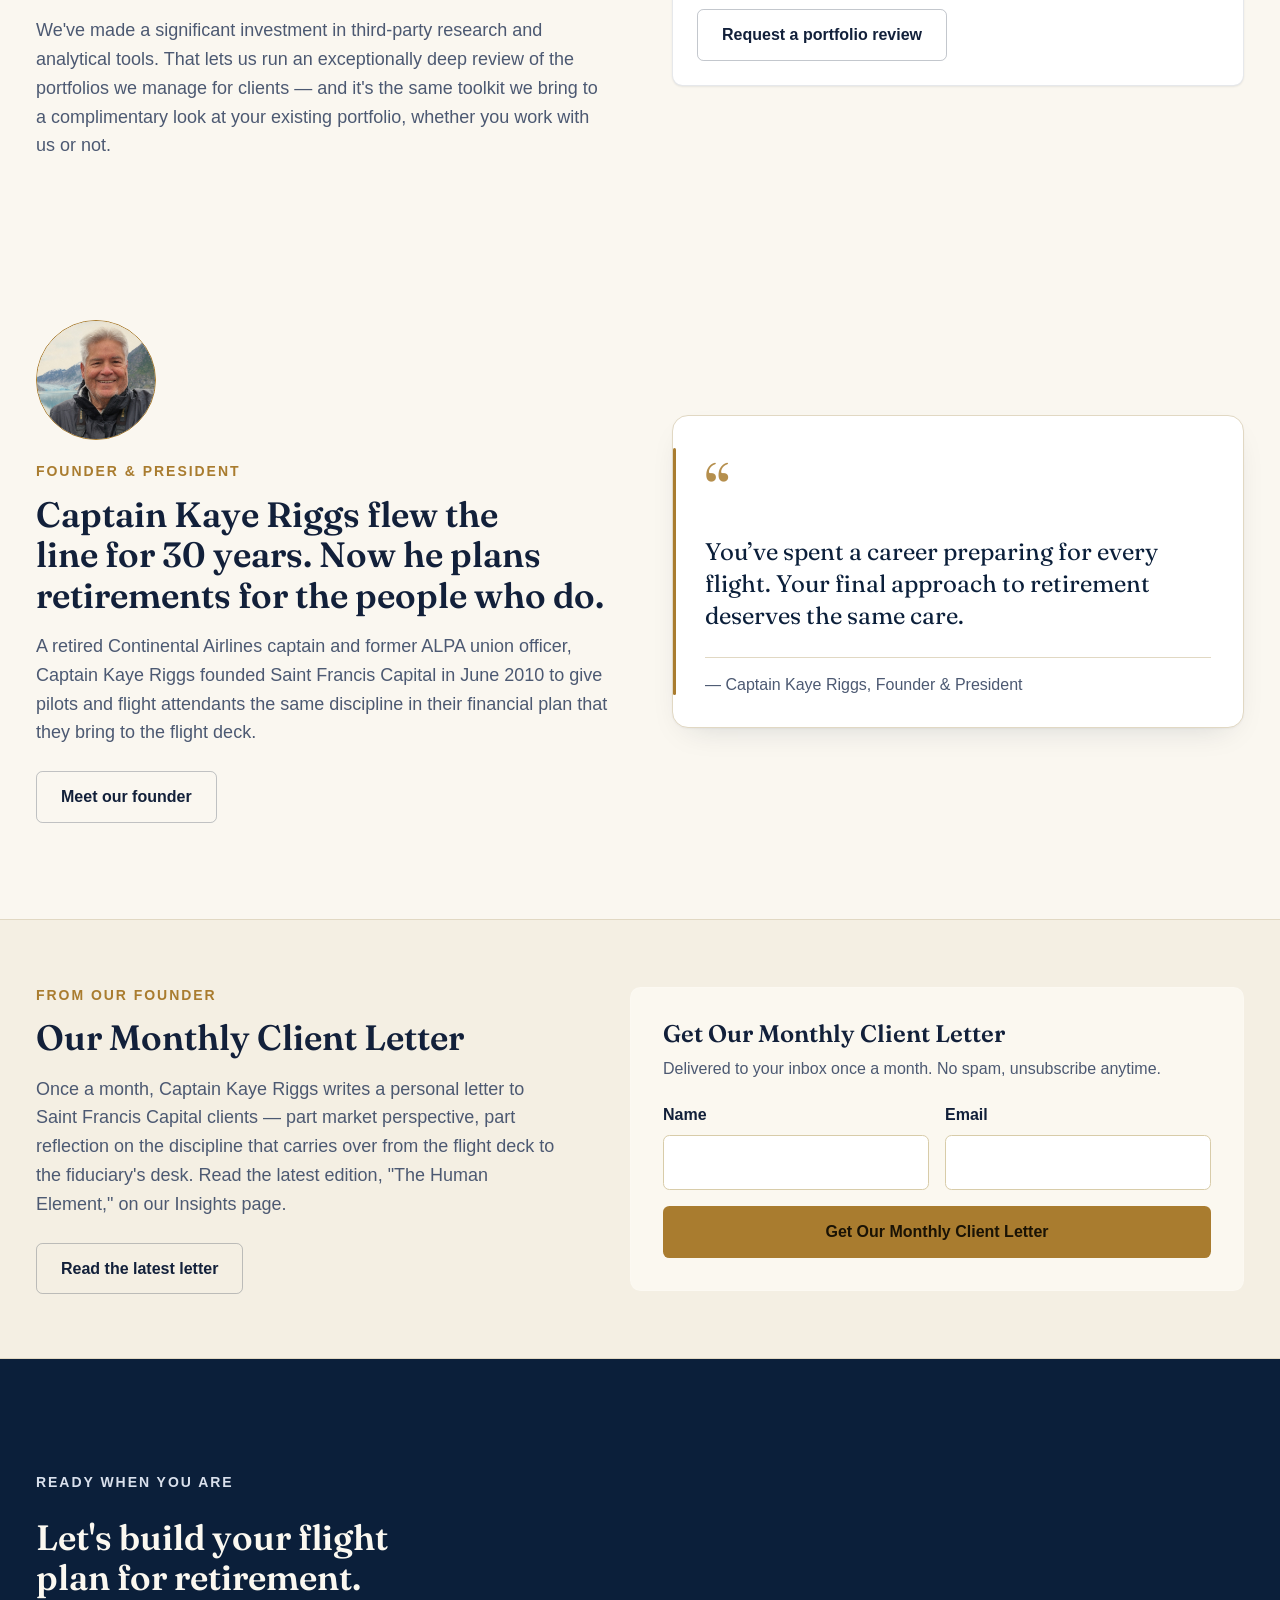
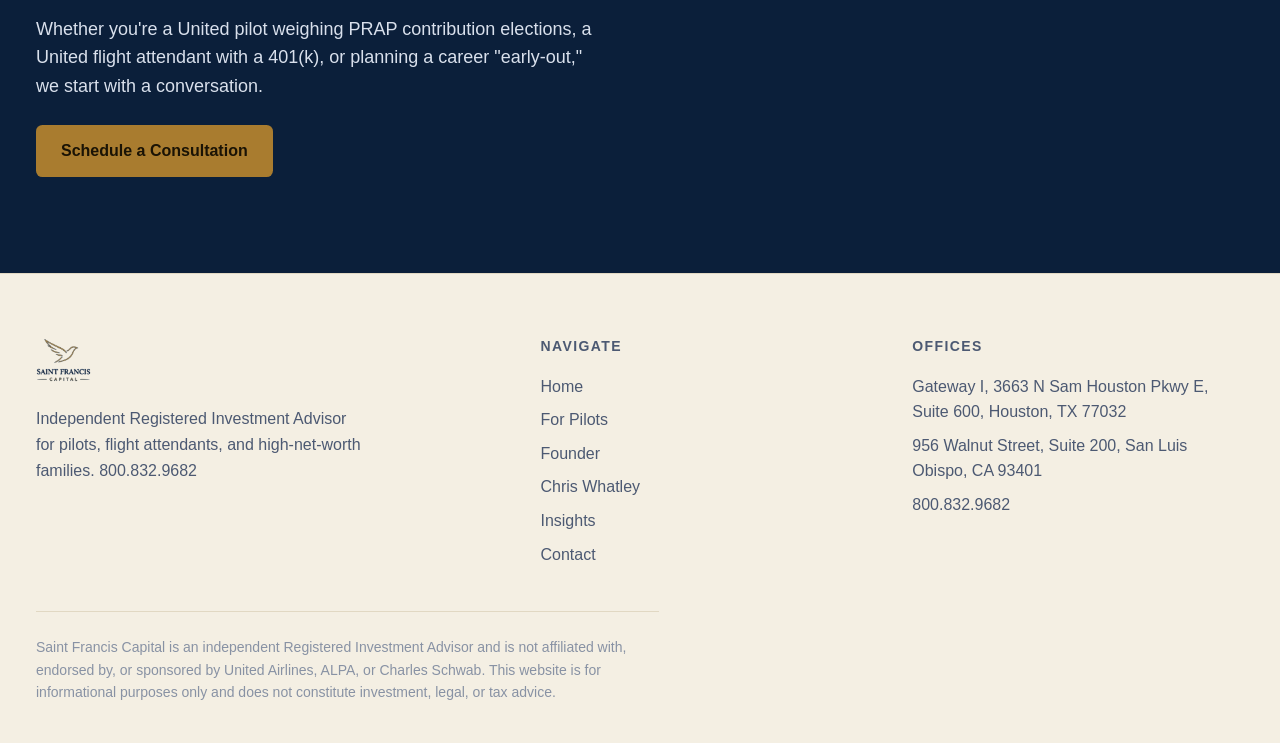
==== commit 2bde99f3: "Refer to founder as Captain Kaye Riggs sitewide; reduce 'teacher' repetition on Chris Whatley page" ====
--- a/index.html
+++ b/index.html
@@ -184,17 +184,17 @@
   <section>
     <div class="container-wide founder-teaser">
       <div class="reveal">
-        <img class="monogram-photo" src="./assets/kaye-founder.jpg" alt="Kaye Riggs, Founder &amp; President of Saint Francis Capital, in Alaska" width="96" height="96">
+        <img class="monogram-photo" src="./assets/kaye-founder.jpg" alt="Captain Kaye Riggs, Founder &amp; President of Saint Francis Capital, in Alaska" width="96" height="96">
         <p class="eyebrow">Founder &amp; President</p>
-        <h2 style="font-size:var(--text-xl); margin-top:var(--space-3);">Kaye Riggs flew the line for 30 years. Now he plans retirements for the people who do.</h2>
-        <p class="mt-4 text-muted">A retired Continental Airlines captain and former ALPA union officer, Kaye founded Saint Francis Capital in June 2010 to give pilots and flight attendants the same discipline in their financial plan that they bring to the flight deck.</p>
+        <h2 style="font-size:var(--text-xl); margin-top:var(--space-3);">Captain Kaye Riggs flew the line for 30 years. Now he plans retirements for the people who do.</h2>
+        <p class="mt-4 text-muted">A retired Continental Airlines captain and former ALPA union officer, Captain Kaye Riggs founded Saint Francis Capital in June 2010 to give pilots and flight attendants the same discipline in their financial plan that they bring to the flight deck.</p>
         <a href="./pages/about.html" class="btn btn-outline mt-6">Meet our founder</a>
       </div>
       <div class="reveal">
         <blockquote class="pull-quote pull-quote-card">
           <span class="quote-mark" aria-hidden="true">&#8220;</span>
           <p>You’ve spent a career preparing for every flight. Your final approach to retirement deserves the same care.</p>
-          <cite>— Kaye Riggs, Founder &amp; President</cite>
+          <cite>— Captain Kaye Riggs, Founder &amp; President</cite>
         </blockquote>
       </div>
     </div>
@@ -206,7 +206,7 @@
       <div class="reveal">
         <p class="eyebrow">From our founder</p>
         <h2 style="font-size:var(--text-xl); margin-top:var(--space-3);">Our Monthly Client Letter</h2>
-        <p class="mt-4 text-muted">Once a month, Kaye writes a personal letter to Saint Francis Capital clients — part market perspective, part reflection on the discipline that carries over from the flight deck to the fiduciary's desk. Read the latest edition, "The Human Element," on our Insights page.</p>
+        <p class="mt-4 text-muted">Once a month, Captain Kaye Riggs writes a personal letter to Saint Francis Capital clients — part market perspective, part reflection on the discipline that carries over from the flight deck to the fiduciary's desk. Read the latest edition, "The Human Element," on our Insights page.</p>
         <a href="./pages/insights.html" class="btn btn-outline mt-6">Read the latest letter</a>
       </div>
       <div class="reveal">
--- a/style.css
+++ b/style.css
@@ -396,7 +396,8 @@
 .hero-content {
   position: relative;
   z-index: 1;
-  padding-block: clamp(var(--space-20), 14vw, var(--space-32));
+  padding-top: clamp(var(--space-4), 3vw, var(--space-8));
+  padding-bottom: clamp(var(--space-20), 14vw, var(--space-32));
   max-width: var(--content-wide);
   margin-inline: auto;
   padding-inline: var(--space-4);
@@ -404,9 +405,9 @@
 .hero-content .eyebrow { color: var(--color-gold); }
 .hero-logo {
   display: block;
-  height: clamp(88px, 9vw, 140px);
+  height: clamp(130px, 14vw, 210px);
   width: auto;
-  margin-bottom: var(--space-8);
+  margin-bottom: var(--space-6);
   filter: drop-shadow(0 6px 18px rgba(0,0,0,0.45));
 }
 .hero h1 {
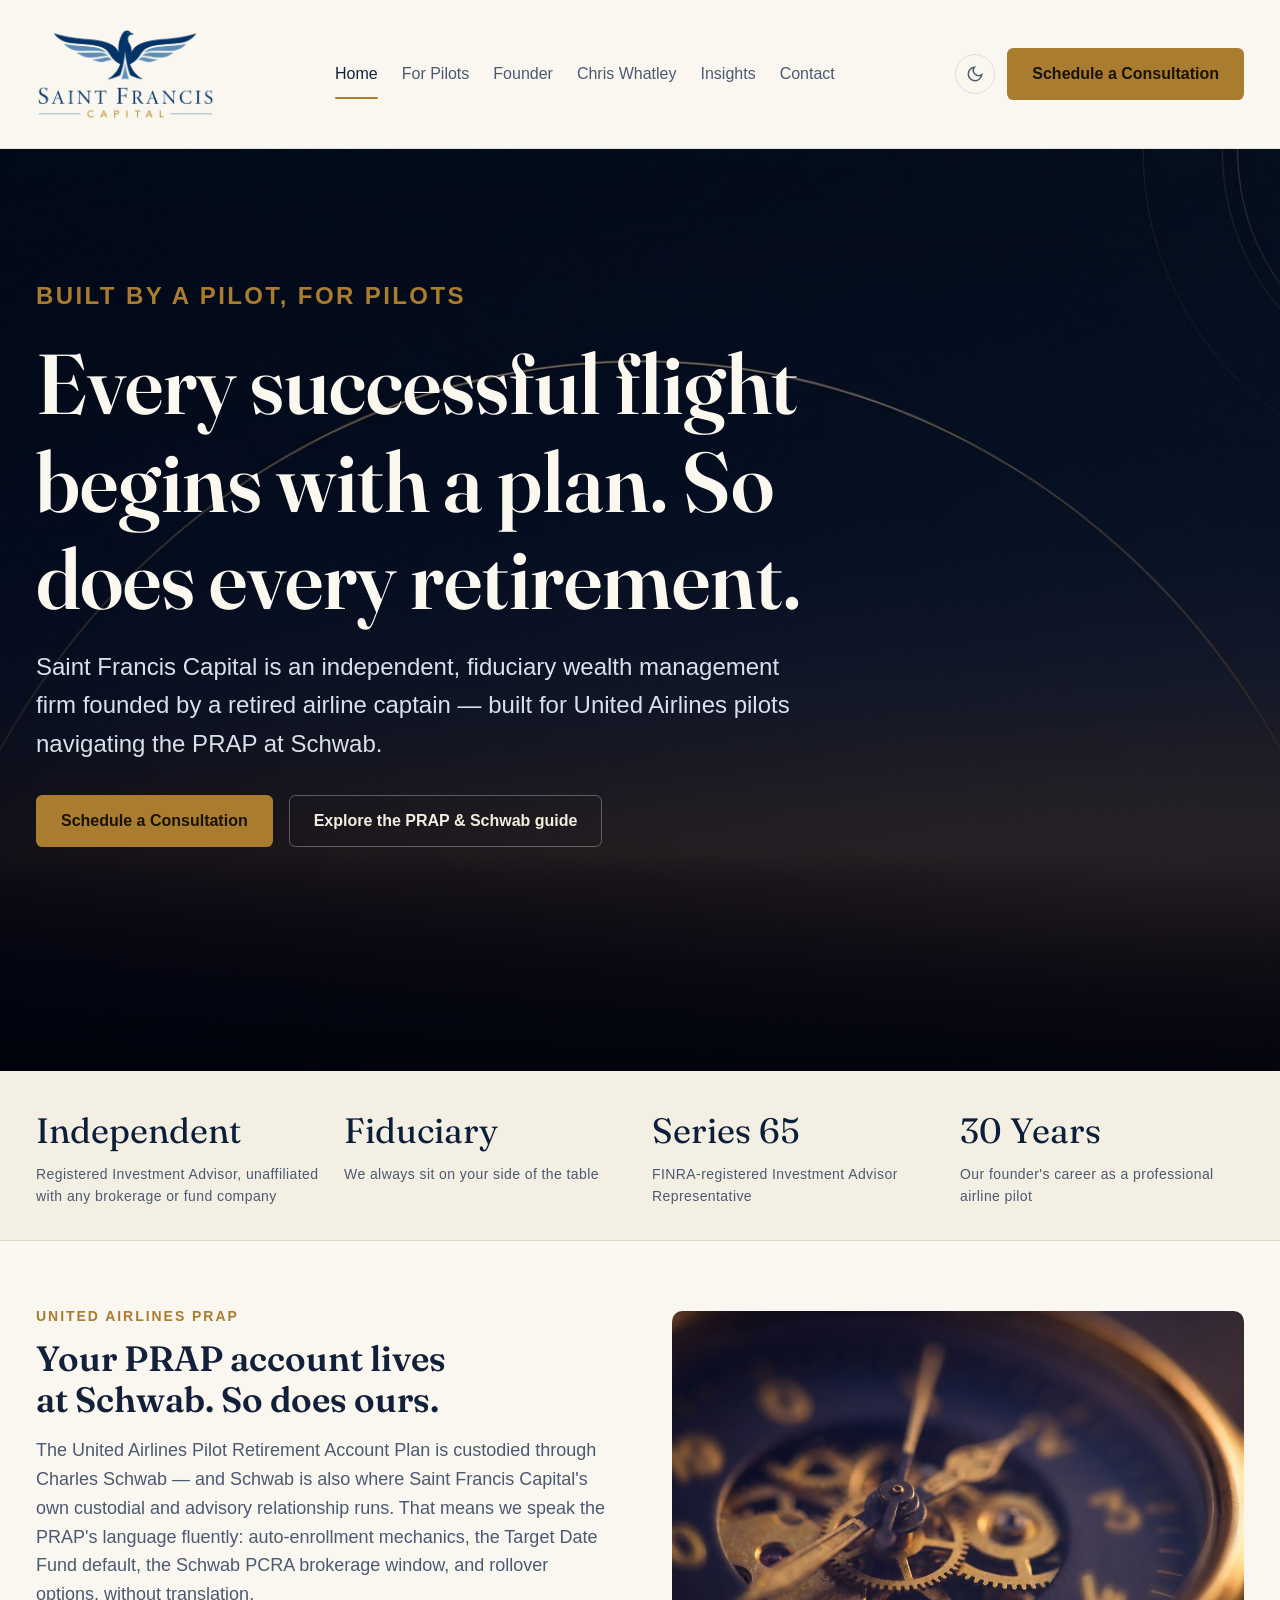
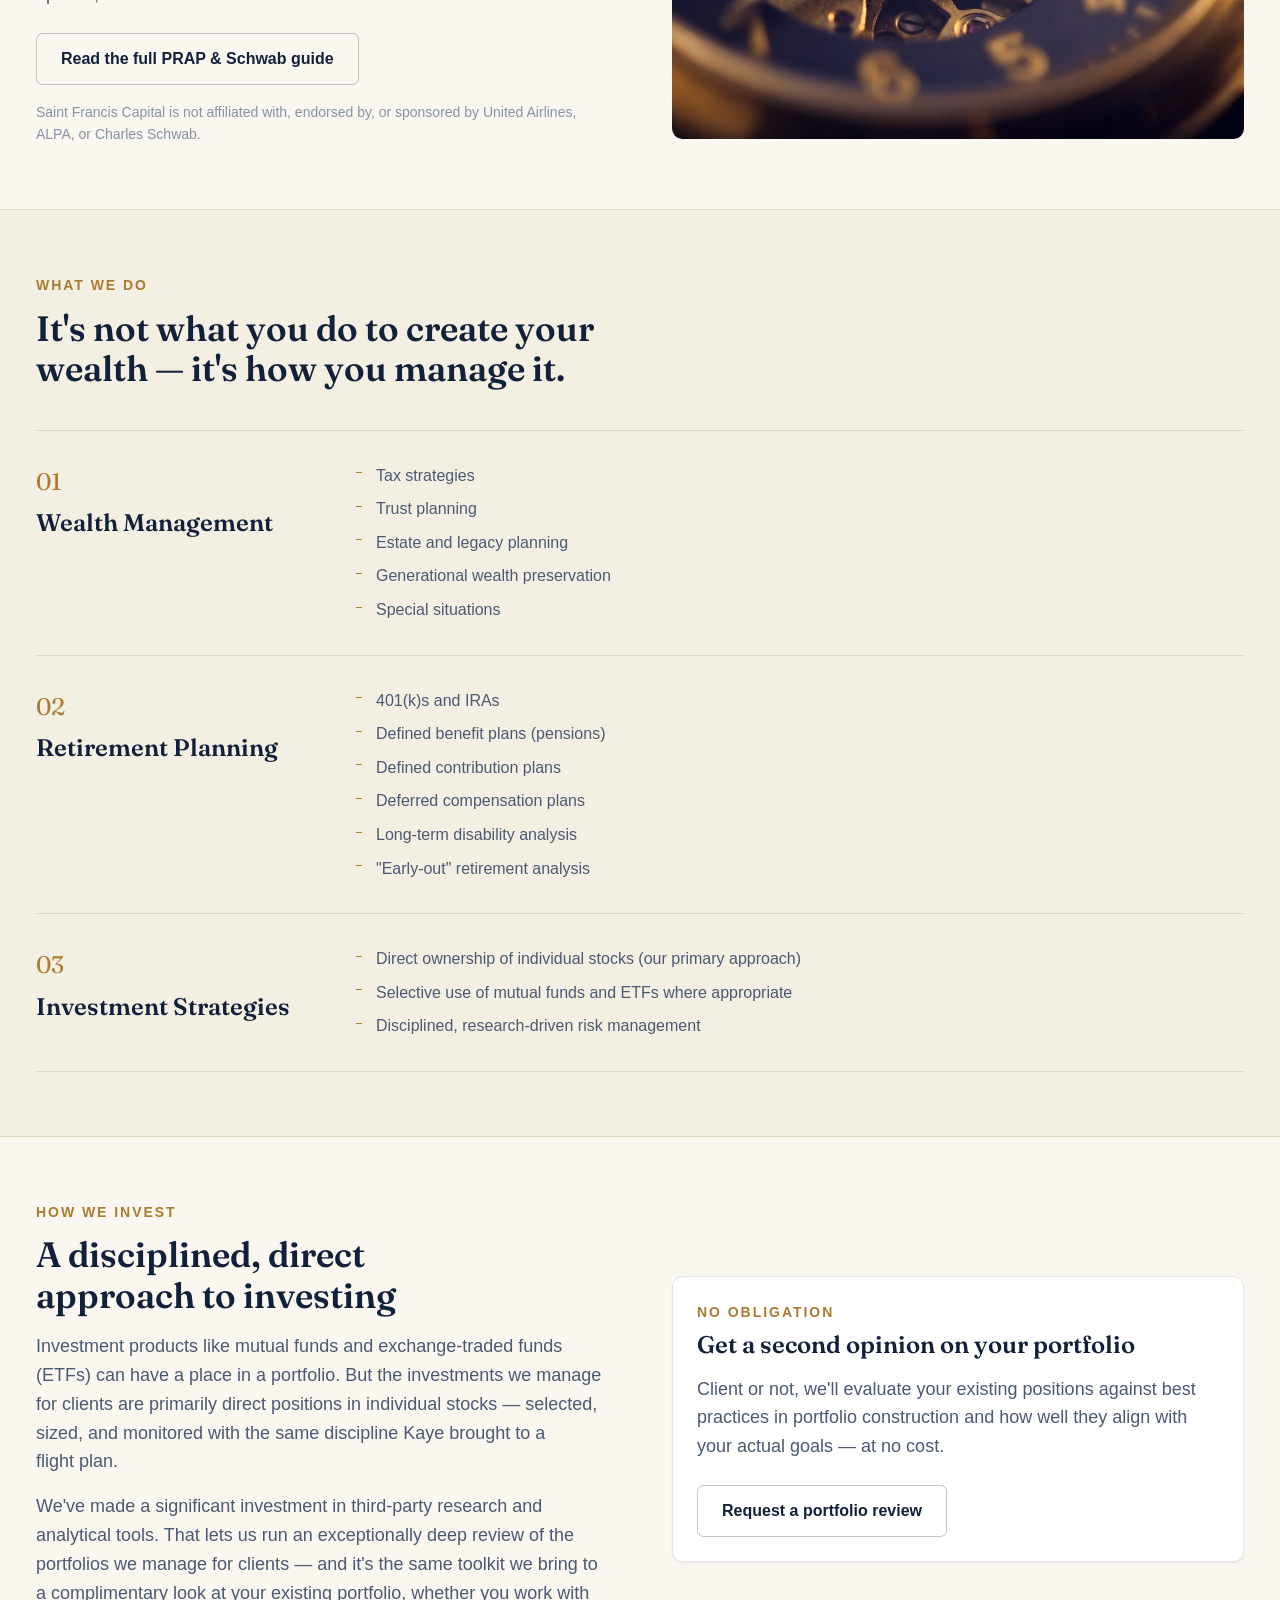
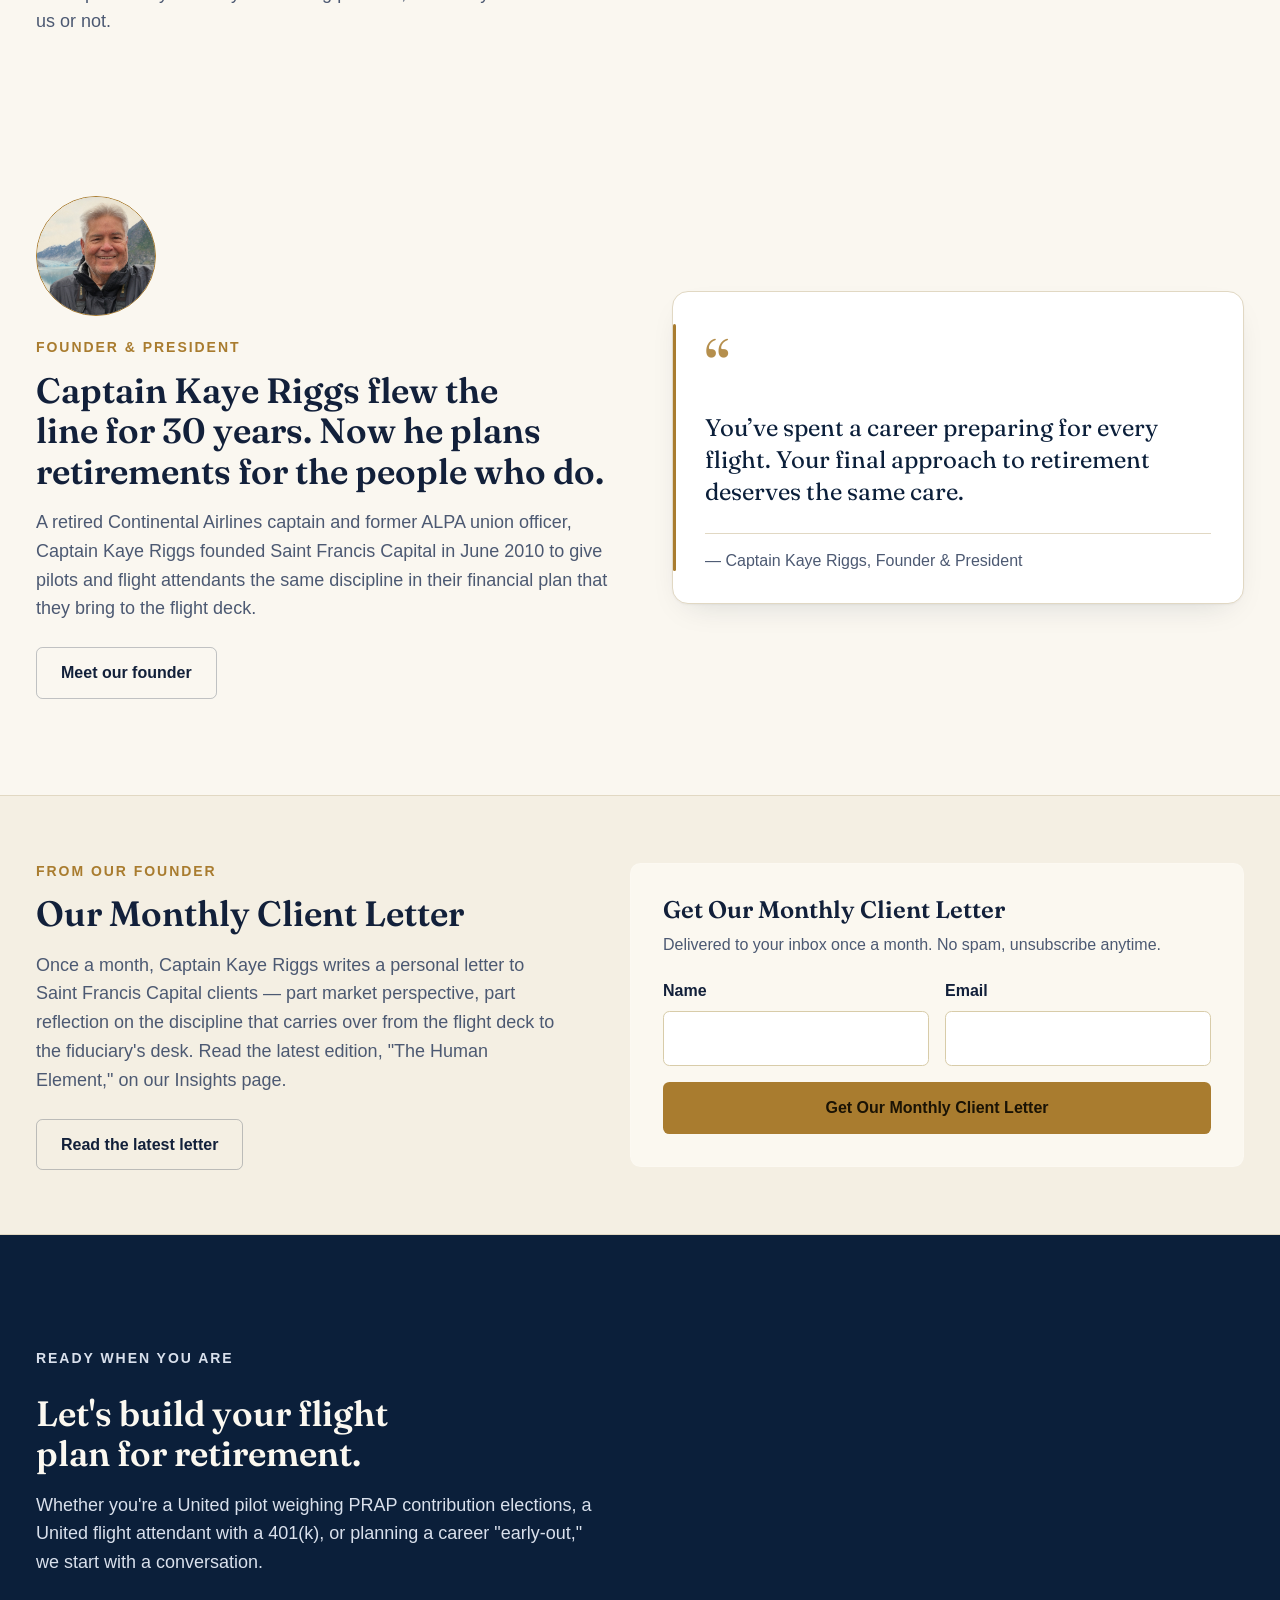
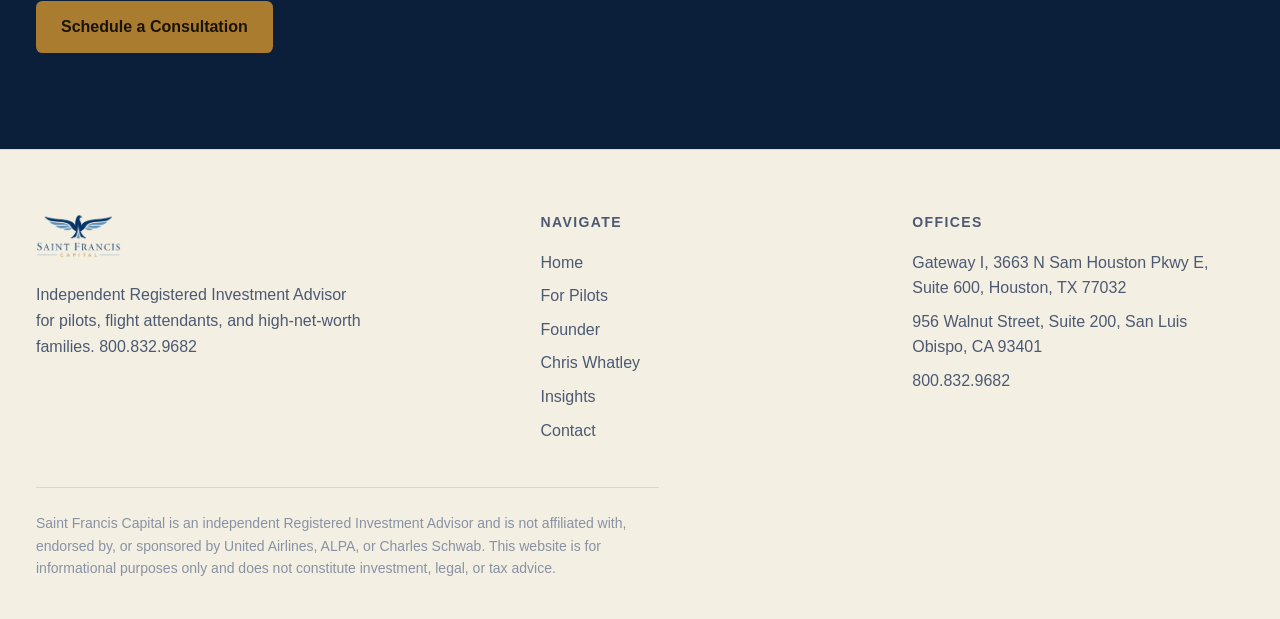
==== commit f36a52df: "Remove hero logo, enlarge hero eyebrow text, double header height and logo size" ====
--- a/index.html
+++ b/index.html
@@ -60,8 +60,7 @@
       <img src="./assets/hero-horizon.jpg" alt="" loading="eager" decoding="async" width="1600" height="900">
     </div>
     <div class="hero-content">
-      <span class="logo-swap"><img src="./assets/logo-mark-dark.png" alt="Saint Francis Capital" class="hero-logo"></span>
-      <p class="eyebrow">Built by a pilot, for pilots</p>
+      <p class="eyebrow hero-eyebrow">Built by a pilot, for pilots</p>
       <h1>Every successful flight begins with a plan. So does every retirement.</h1>
       <p class="hero-lede">Saint Francis Capital is an independent, fiduciary wealth management firm founded by a retired airline captain — built for United Airlines pilots navigating the PRAP at Schwab.</p>
       <div class="hero-actions">
--- a/style.css
+++ b/style.css
@@ -232,7 +232,7 @@
   display: flex;
   align-items: center;
   justify-content: space-between;
-  height: 76px;
+  height: 148px;
   gap: var(--space-4);
 }
 .brand {
@@ -243,7 +243,7 @@
   min-width: 0;
 }
 .brand svg { height: 30px; width: auto; color: var(--color-text); flex-shrink: 0; }
-.brand .brand-logo { height: 46px; width: auto; flex-shrink: 0; }
+.brand .brand-logo { height: 92px; width: auto; flex-shrink: 0; }
 .brand:hover { opacity: 0.85; }
 
 .logo-swap { display: inline-block; line-height: 0; }
@@ -403,6 +403,11 @@
   padding-inline: var(--space-4);
 }
 .hero-content .eyebrow { color: var(--color-gold); }
+.hero-eyebrow {
+  font-size: var(--text-lg);
+  letter-spacing: 0.1em;
+  margin-bottom: var(--space-4);
+}
 .hero-logo {
   display: block;
   height: clamp(130px, 14vw, 210px);
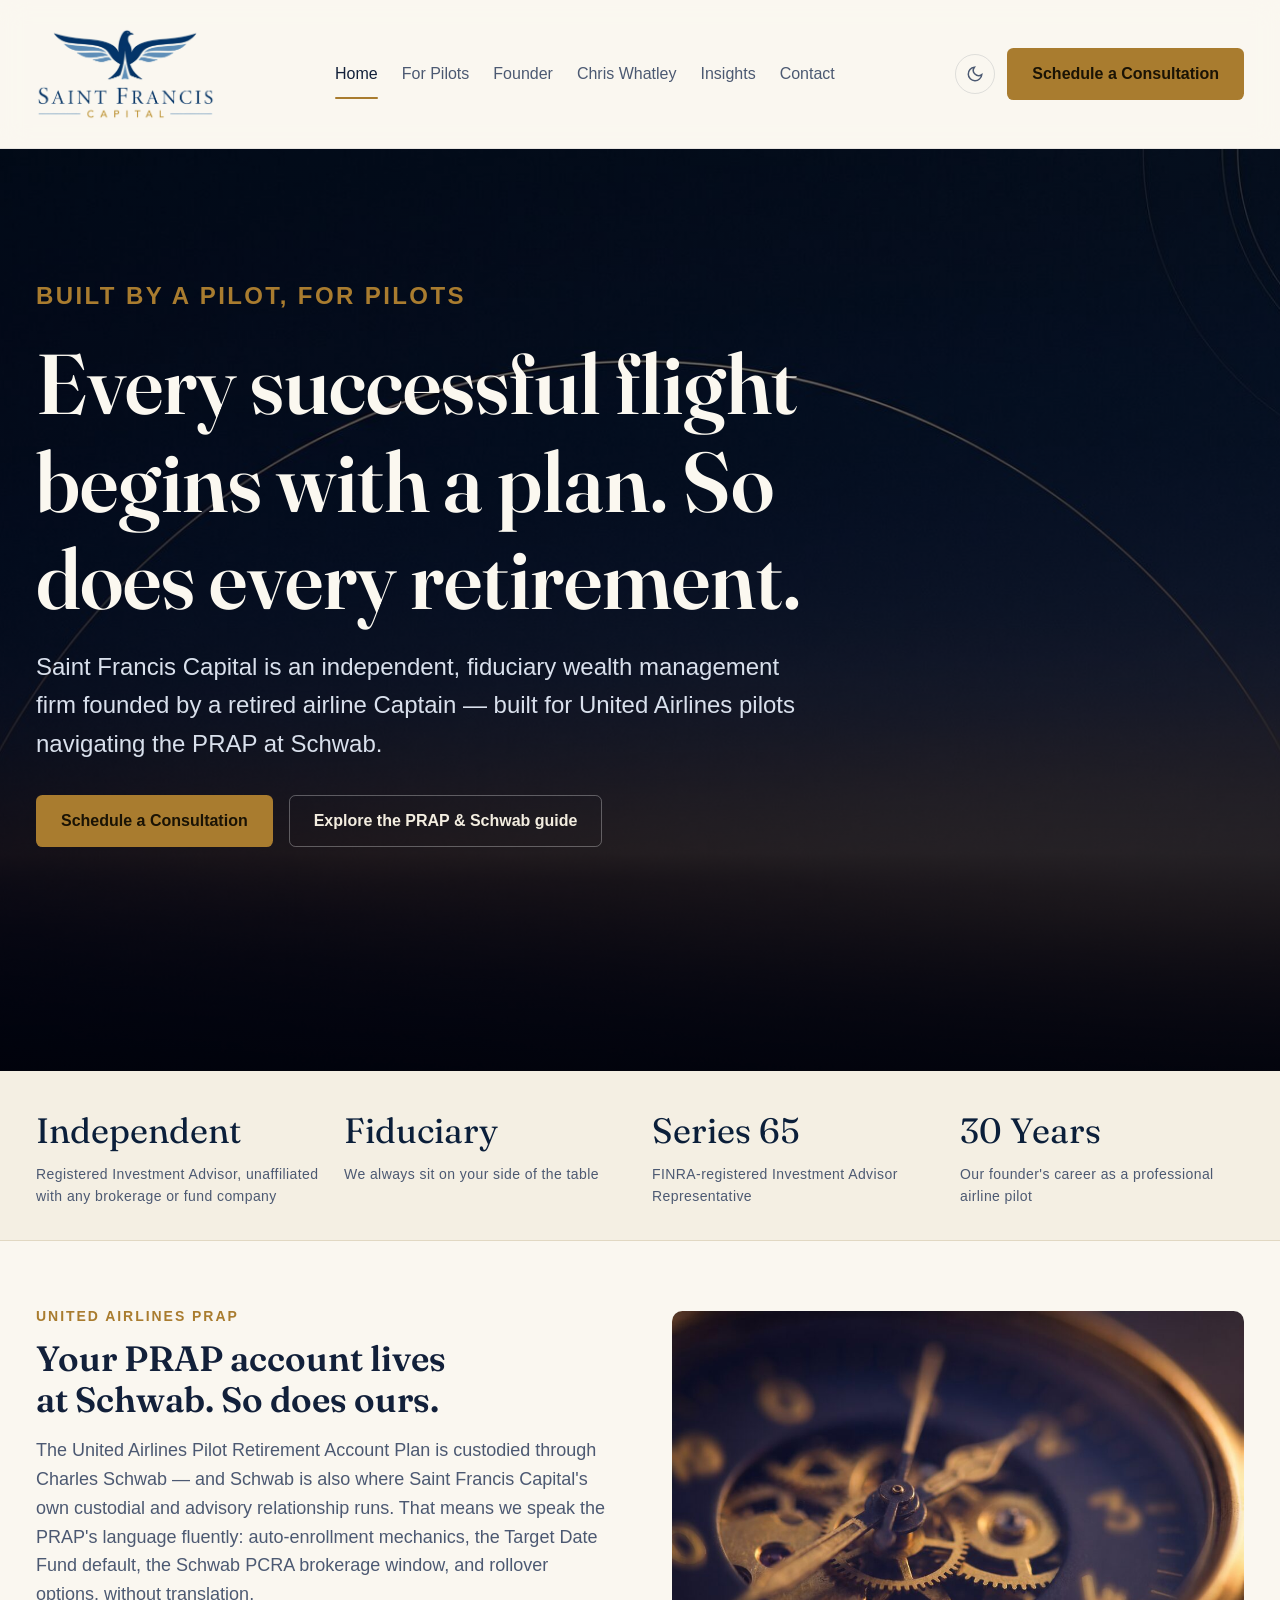
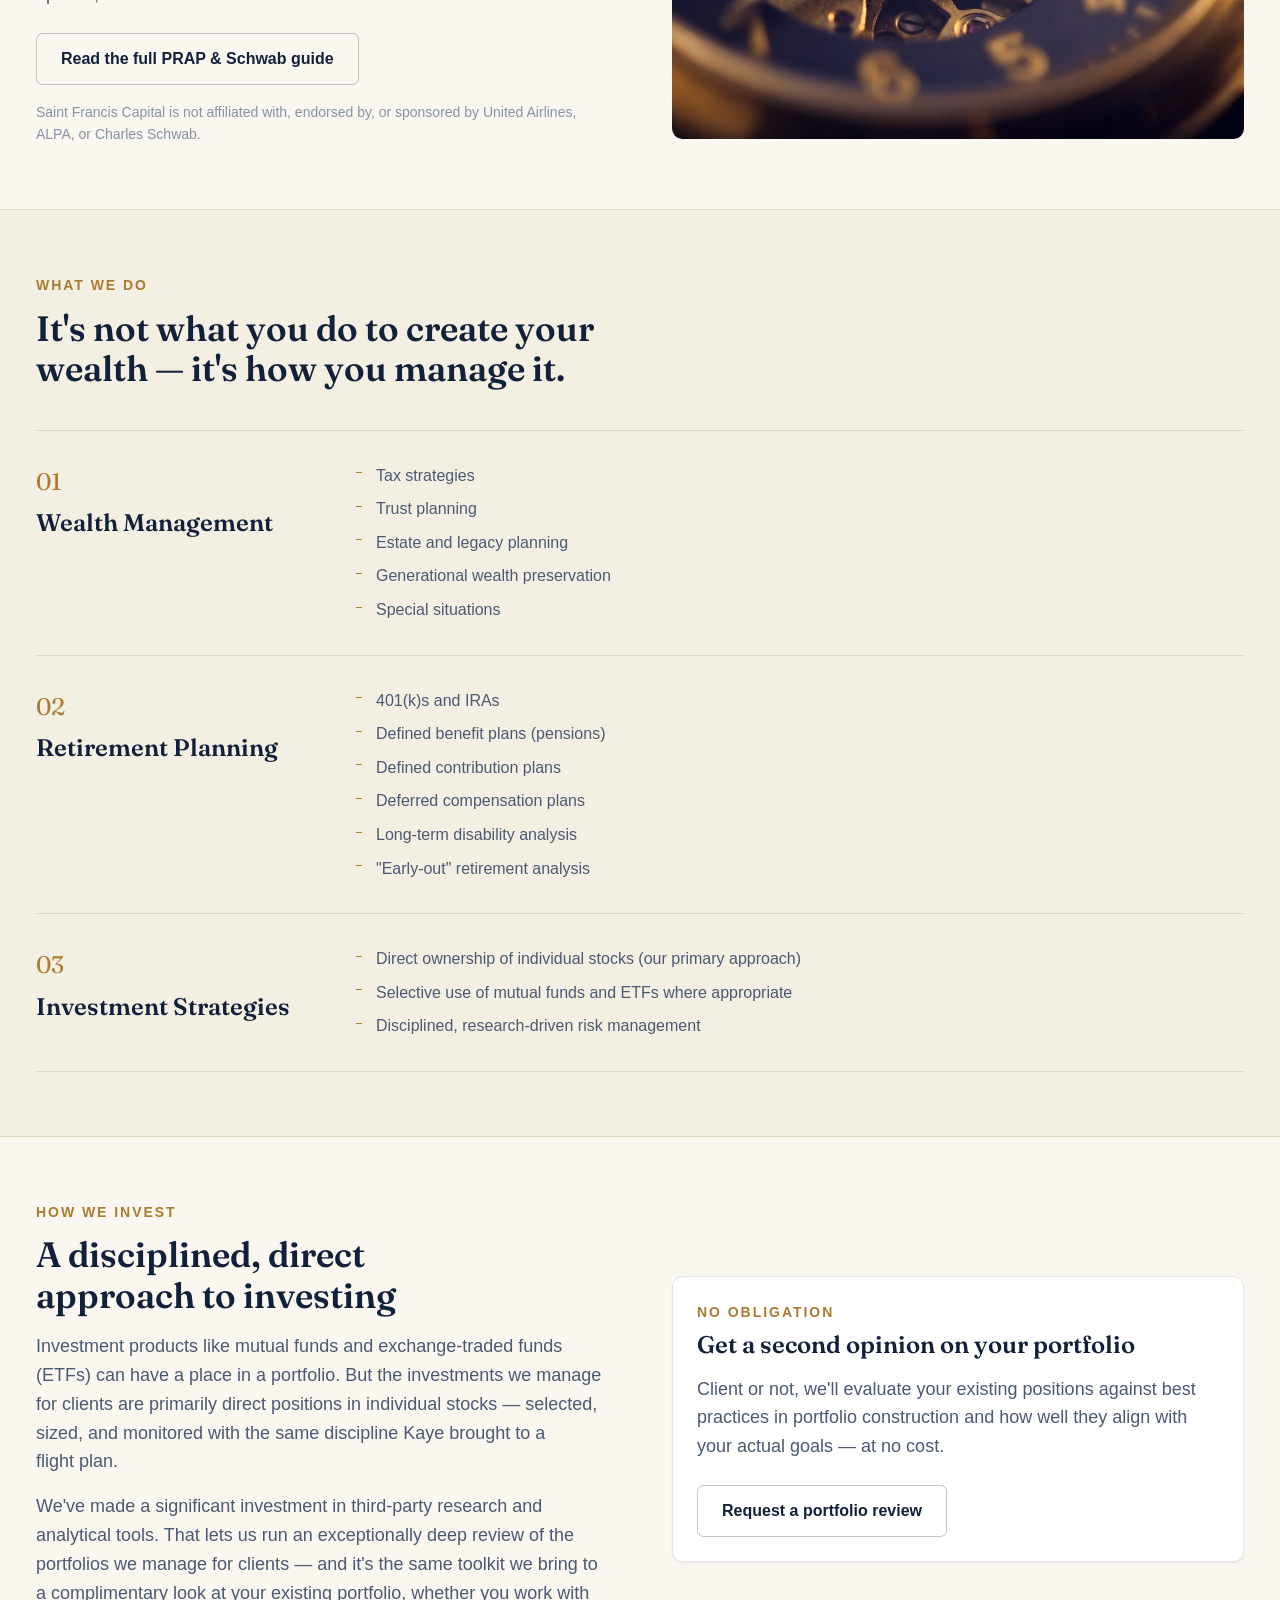
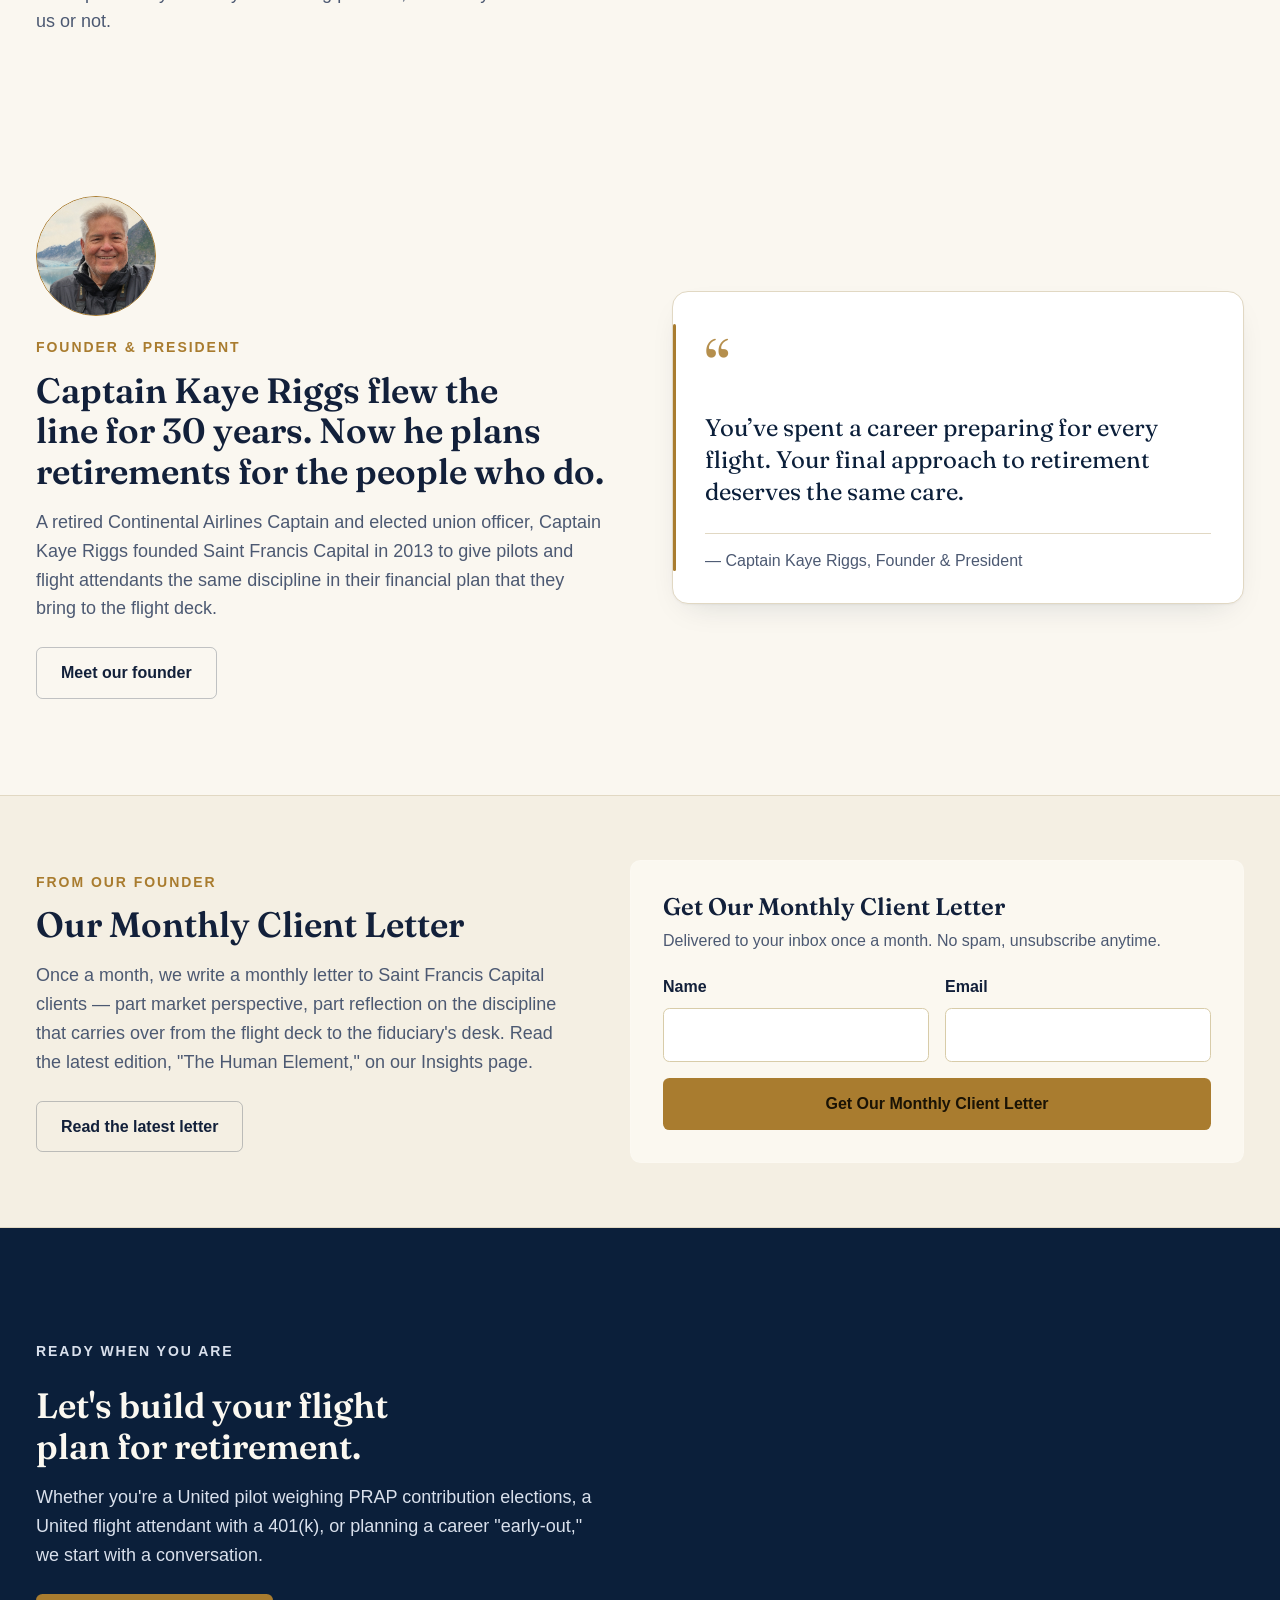
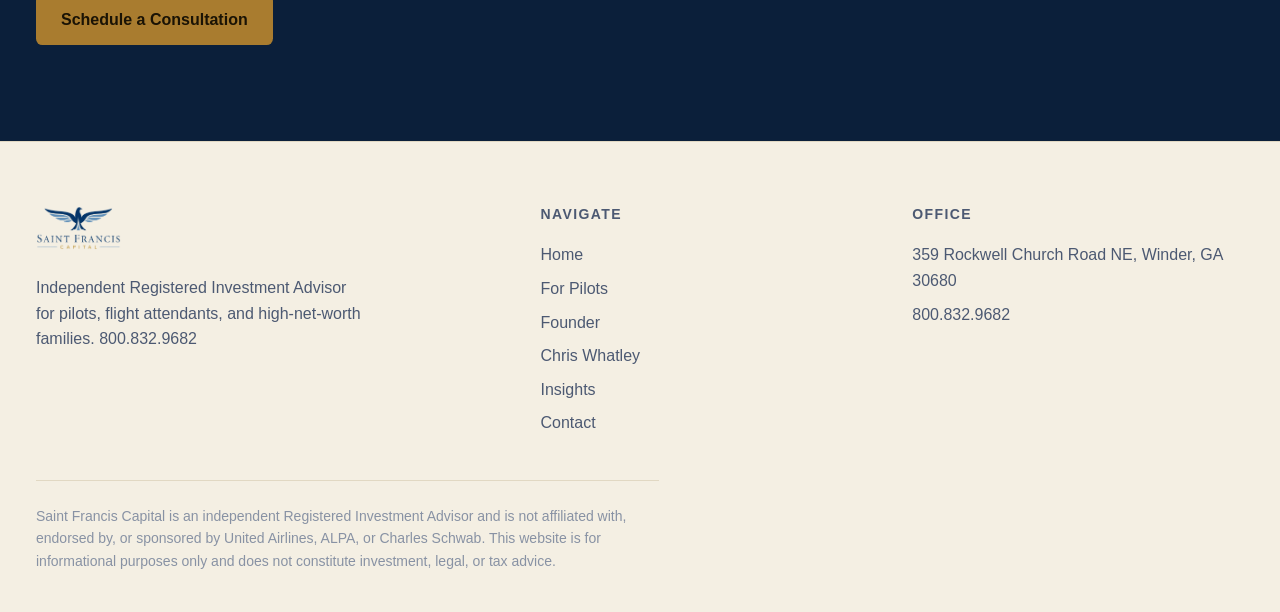
==== commit 6965654d: "Content edits: 2013 founding date, Winder GA single office, elected union officer, aircraft list, in" ====
--- a/index.html
+++ b/index.html
@@ -4,9 +4,9 @@
 <meta charset="UTF-8">
 <meta name="viewport" content="width=device-width, initial-scale=1.0">
 <title>Saint Francis Capital — Wealth Management Built by a Pilot, for Pilots</title>
-<meta name="description" content="Independent RIA wealth management for United Airlines pilots and flight attendants. Founded by a retired airline captain. Fiduciary, fee-based, and fluent in the PRAP at Schwab.">
+<meta name="description" content="Independent RIA wealth management for United Airlines pilots and flight attendants. Founded by a retired airline Captain. Fiduciary, fee-based, and fluent in the PRAP at Schwab.">
 <meta property="og:title" content="Saint Francis Capital — Wealth Management">
-<meta property="og:description" content="Independent fiduciary wealth management built by a retired airline captain, for pilots and flight attendants.">
+<meta property="og:description" content="Independent fiduciary wealth management built by a retired airline Captain, for pilots and flight attendants.">
 <meta property="og:type" content="website">
 <link rel="icon" type="image/svg+xml" href="./assets/favicon.svg">
 <link rel="preconnect" href="https://fonts.googleapis.com">
@@ -62,7 +62,7 @@
     <div class="hero-content">
       <p class="eyebrow hero-eyebrow">Built by a pilot, for pilots</p>
       <h1>Every successful flight begins with a plan. So does every retirement.</h1>
-      <p class="hero-lede">Saint Francis Capital is an independent, fiduciary wealth management firm founded by a retired airline captain — built for United Airlines pilots navigating the PRAP at Schwab.</p>
+      <p class="hero-lede">Saint Francis Capital is an independent, fiduciary wealth management firm founded by a retired airline Captain — built for United Airlines pilots navigating the PRAP at Schwab.</p>
       <div class="hero-actions">
         <a href="./pages/contact.html" class="btn btn-primary">Schedule a Consultation</a>
         <a href="./pages/for-pilots.html" class="btn btn-outline" style="color:#f3ede0;border-color:oklch(1 0 0 / 0.3);">Explore the PRAP & Schwab guide</a>
@@ -186,7 +186,7 @@
         <img class="monogram-photo" src="./assets/kaye-founder.jpg" alt="Captain Kaye Riggs, Founder &amp; President of Saint Francis Capital, in Alaska" width="96" height="96">
         <p class="eyebrow">Founder &amp; President</p>
         <h2 style="font-size:var(--text-xl); margin-top:var(--space-3);">Captain Kaye Riggs flew the line for 30 years. Now he plans retirements for the people who do.</h2>
-        <p class="mt-4 text-muted">A retired Continental Airlines captain and former ALPA union officer, Captain Kaye Riggs founded Saint Francis Capital in June 2010 to give pilots and flight attendants the same discipline in their financial plan that they bring to the flight deck.</p>
+        <p class="mt-4 text-muted">A retired Continental Airlines Captain and elected union officer, Captain Kaye Riggs founded Saint Francis Capital in 2013 to give pilots and flight attendants the same discipline in their financial plan that they bring to the flight deck.</p>
         <a href="./pages/about.html" class="btn btn-outline mt-6">Meet our founder</a>
       </div>
       <div class="reveal">
@@ -205,7 +205,7 @@
       <div class="reveal">
         <p class="eyebrow">From our founder</p>
         <h2 style="font-size:var(--text-xl); margin-top:var(--space-3);">Our Monthly Client Letter</h2>
-        <p class="mt-4 text-muted">Once a month, Captain Kaye Riggs writes a personal letter to Saint Francis Capital clients — part market perspective, part reflection on the discipline that carries over from the flight deck to the fiduciary's desk. Read the latest edition, "The Human Element," on our Insights page.</p>
+        <p class="mt-4 text-muted">Once a month, we write a monthly letter to Saint Francis Capital clients — part market perspective, part reflection on the discipline that carries over from the flight deck to the fiduciary's desk. Read the latest edition, "The Human Element," on our Insights page.</p>
         <a href="./pages/insights.html" class="btn btn-outline mt-6">Read the latest letter</a>
       </div>
       <div class="reveal">
@@ -259,9 +259,8 @@
         <a href="./pages/contact.html">Contact</a>
       </div>
       <div>
-        <h4>Offices</h4>
-        <a href="./pages/contact.html">Gateway I, 3663 N Sam Houston Pkwy E, Suite 600, Houston, TX 77032</a>
-        <a href="./pages/contact.html">956 Walnut Street, Suite 200, San Luis Obispo, CA 93401</a>
+        <h4>Office</h4>
+        <a href="./pages/contact.html">359 Rockwell Church Road NE, Winder, GA 30680</a>
         <a href="tel:8008329682">800.832.9682</a>
       </div>
     </div>
